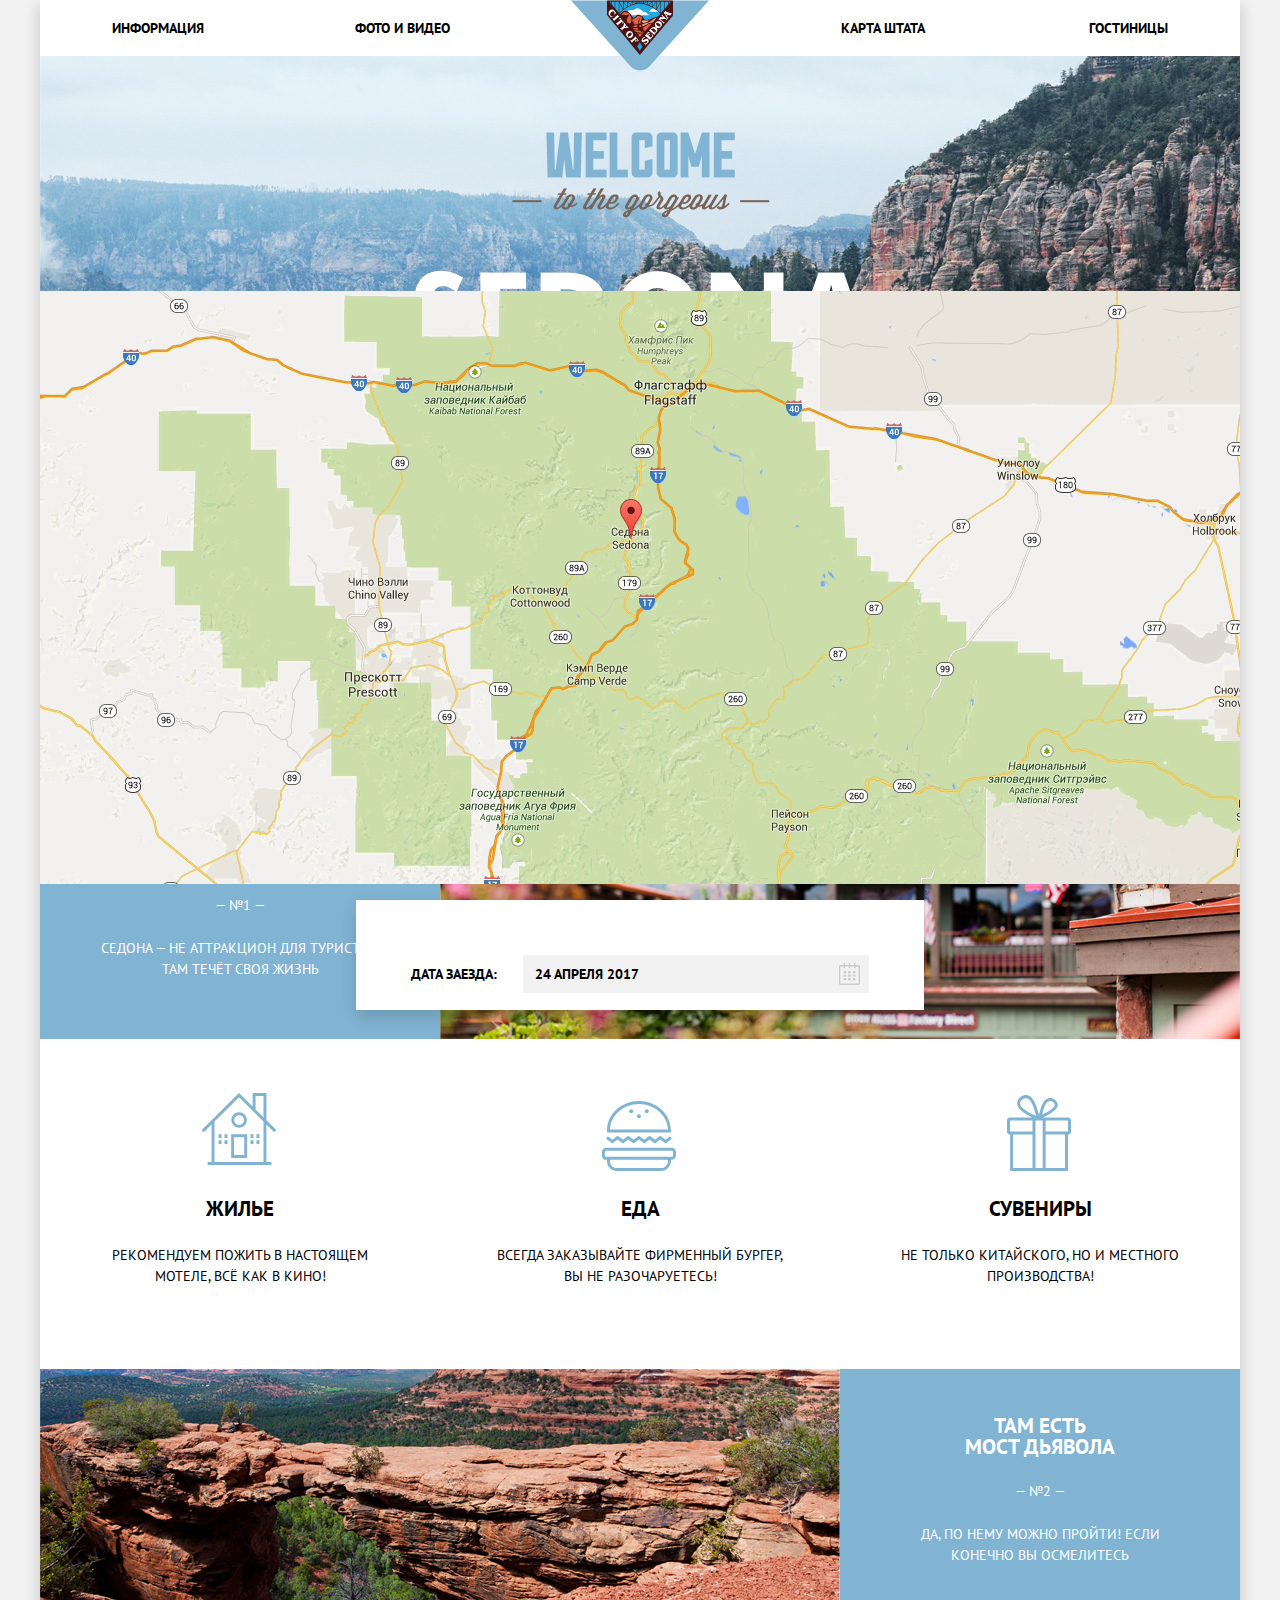
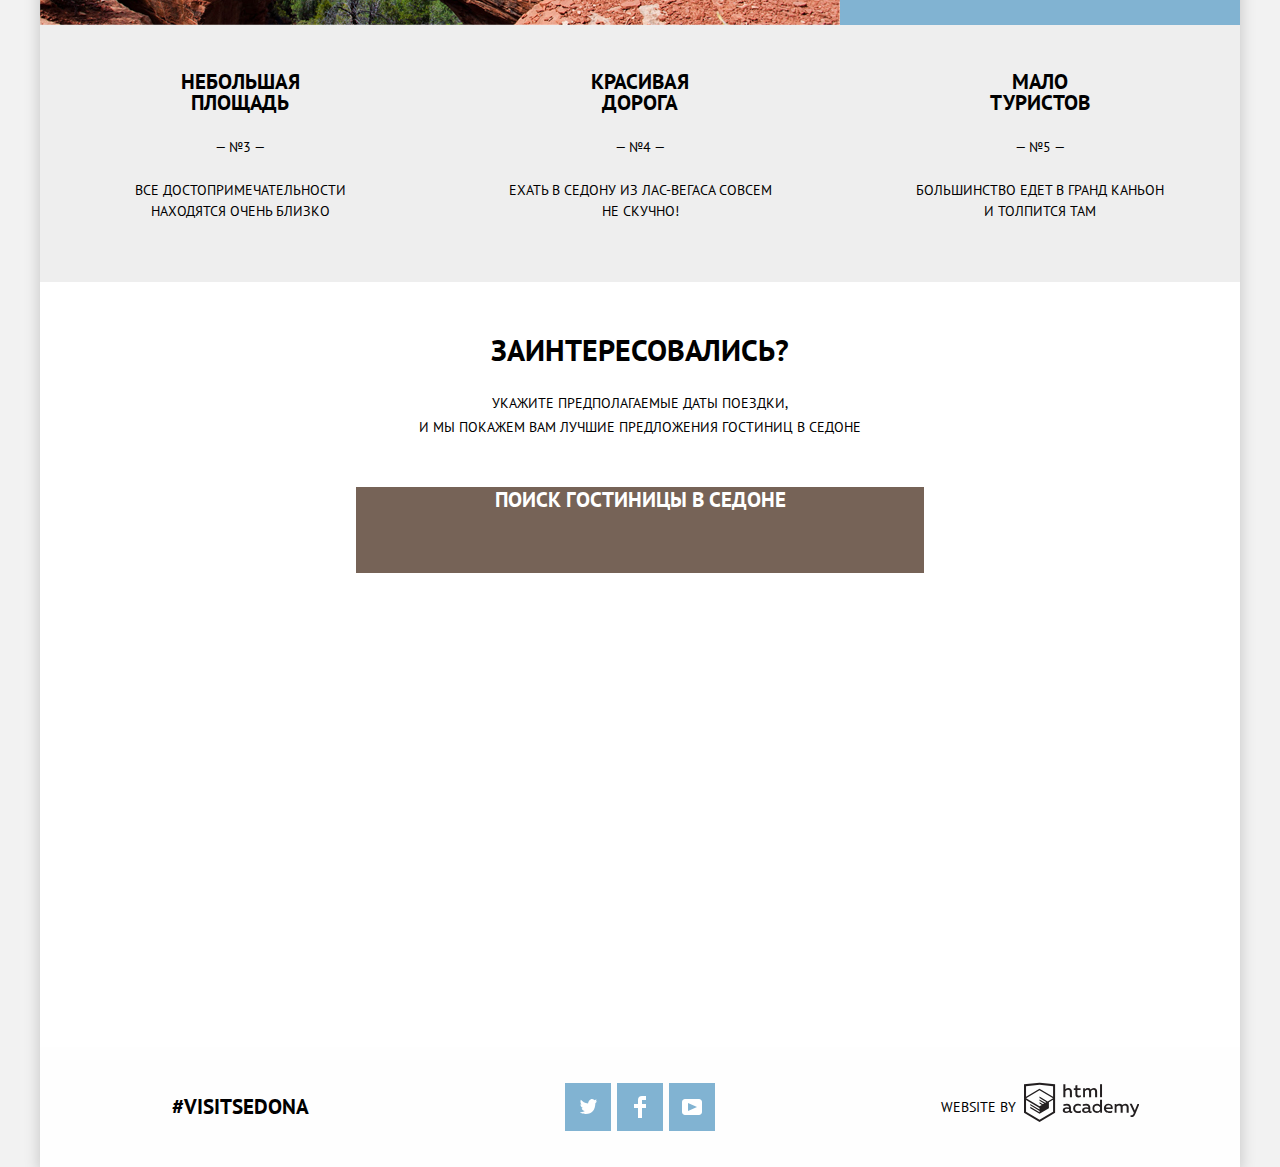
==== index.html @ df62b729 "Оживляем интерактивные элементы в личном проекте" ====
<!DOCTYPE html>
<html lang="ru">
  <head>
    <meta charset="utf-8">
    <title>HTML Academy: Седона</title>
    <link href="https://fonts.googleapis.com/css?family=PT+Sans:400,700&amp;subset=latin,cyrillic" rel="stylesheet" type="text/css">
    <link href="css/normalize.css" rel="stylesheet">
    <link href="css/style.css" rel="stylesheet">
  </head>
  <body>
  	  	<div class="wrapper">
			<header class="main-header">
				<nav class="main-navigation">
					<img src="img/logo.svg" class="main-header-logo" width="138" height="71" alt="Седона">
					<ul class="site-navigation">
						<li> <a href="">Информация</a></li>
						<li> <a href="">Фото и видео</a></li>
						<li> <a href="">Карта штата</a></li>
						<li> <a href="catalog.html">Гостиницы</a></li>
					</ul>
				</nav>
			</header>
			<main>
				<h1 class="visually-hidden">Седонa - город в Аризоне</h1>
				<div class="welcome">
					<img src="img/welcome.png" class="welcome-title" alt="Добро пожаловать">		
				</div>
				<div class="sedona-reasons">
					<p class="sedona">Седона — небольшой городок в Аризоне,<br> заслуживающий большего!</p>
					<p class="five-reasons">Рассмотрим 5 причин, по которым Седона круче, чем гранд каньон!</p>
				</div>
				<section class="reasons">
					<h2 class="visually-hidden">Причины</h2>
					<ol class="reasons-list">
						<li class="reason-1">
						<div class="reason-wrapper">
							<h3>Настоящий<br> городок</h3>
							<p>— №1 —</p>			
							<p>Седона — не аттракцион для туристов, там течёт своя жизнь</p>
						</div>
						<img src="img/real-town.jpg" alt="Настоящий городок">
							<ul class="recommendations-list">
								<li class="recommendation recommendation-1">
									<h3>Жилье</h3>
									<p>Рекомендуем пожить в настоящем мотеле, всё как в кино!</p>
								</li>
								<li class="recommendation recommendation-2">
									<h3>Еда</h3>
									<p>Всегда заказывайте фирменный бургер, вы не разочаруетесь!</p>
								</li>
								<li class="recommendation recommendation-3">
									<h3> Сувениры</h3>
									<p>Не только китайского, но и местного производства!</p>
								</li>			
							</ul>
						</li>
						<li class="reason-2">
							<img src="img/devils-bridge.jpg" alt="Мост дьявола" width="800" height="256">
							<div class="reason-wrapper">
								<h3>Там есть<br> Мост дьявола</h3>
								<p>— №2 —</p>
								<p>Да, по нему можно пройти! Если конечно вы осмелитесь</p>
							</div>
						</li>
						<li class="reason-3">
							<div class="reason-wrapper">
								<h3>Небольшая<br> площадь</h3>
								<p>— №3 —</p>
								<p>Все достопримечательности<br> находятся очень близко</p>
							</div>
						</li>
						<li class="reason-4">
							<div class="reason-wrapper">
								<h3>Красивая<br> дорога</h3>
								<p>— №4 —</p>
								<p>Ехать в Седону из Лас-Вегаса совсем<br> не скучно!</p>
							</div>
						</li>
						<li class="reason-5">
							<div class="reason-wrapper">
								<h3>Мало<br> туристов</h3>
								<p>— №5 —</p>
								<p>Большинство едет в гранд каньон<br> и толпится там</p>
							</div>
						</li>		
					</ol>
				</section>
				<section class="search">
					<h2 class="visually-hidden">Поиск гостиницы</h2>
					<div class="interested-block">
						<p class="interested">Заинтересовались?</p>
						<p class="date">Укажите предполагаемые даты поездки,<br> и мы покажем вам лучшие предложения гостиниц в седоне</p>
						<button class="button-search-hotels" type="submit">Поиск гостиницы в Седоне</button>
					</div>

					
						<form class="form-search-hotels" action="https://echo.htmlacademy.ru" method="get">
							<div class="input-wrapper">
								<label for="arrival-date-input">Дата заезда:</label>
								<input type="text" name="arrival-date" id="arrival-date-input" value="" placeholder="24 апреля 2017">
								<button class="calendar" type="button">
									<svg version="1.1" xmlns="http://www.w3.org/2000/svg" xmlns:xlink="http://www.w3.org/1999/xlink" x="0px" y="0px"
			 width="21px" height="22px" viewBox="0 0 21 22" enable-background="new 0 0 21 22" xml:space="preserve">
		<g>
			<path d="M19.251,2.025h-2.845V0.648c0-0.381-0.294-0.689-0.656-0.689c-0.363,0-0.656,0.308-0.656,0.689v1.377h-3.938V0.648
				c0-0.381-0.294-0.689-0.655-0.689c-0.363,0-0.657,0.308-0.657,0.689v1.377H5.906V0.648c0-0.381-0.294-0.689-0.656-0.689
				c-0.363,0-0.657,0.308-0.657,0.689v1.377H1.75C0.784,2.025,0,2.847,0,3.862v16.302C0,21.179,0.784,22,1.75,22h17.501
				C20.217,22,21,21.179,21,20.164V3.862C21,2.847,20.217,2.025,19.251,2.025z M19.688,20.164c0,0.253-0.195,0.459-0.437,0.459H1.75
				c-0.241,0-0.438-0.206-0.438-0.459V3.862c0-0.253,0.196-0.459,0.438-0.459h2.844v1.378c0,0.381,0.294,0.689,0.657,0.689
				c0.362,0,0.656-0.308,0.656-0.689V3.403h3.938v1.378c0,0.381,0.294,0.689,0.657,0.689c0.361,0,0.655-0.308,0.655-0.689V3.403h3.938
				v1.378c0,0.381,0.293,0.689,0.656,0.689c0.362,0,0.656-0.308,0.656-0.689V3.403h2.845c0.241,0,0.437,0.206,0.437,0.459V20.164z"/>
			<rect x="4.594" y="8.225" width="2.625" height="2.066"/>
			<rect x="4.594" y="11.668" width="2.625" height="2.067"/>
			<rect x="4.594" y="15.112" width="2.625" height="2.066"/>
			<rect x="9.188" y="15.112" width="2.625" height="2.066"/>
			<rect x="9.188" y="11.668" width="2.625" height="2.067"/>
			<rect x="9.188" y="8.225" width="2.625" height="2.066"/>
			<rect x="13.781" y="15.112" width="2.625" height="2.066"/>
			<rect x="13.781" y="11.668" width="2.625" height="2.067"/>
			<rect x="13.781" y="8.225" width="2.625" height="2.066"/>
		</g>
										</svg>
								</button>
							</div>
							<div class="input-wrapper">				
								<label for="date-of-departure-input">Дата выезда:</label>
								<input type="text" name="date-of-departure" id="date-of-departure-input" value="" placeholder="4 июля 2017">
								<button class="calendar" type="button">
									<svg version="1.1" xmlns="http://www.w3.org/2000/svg" xmlns:xlink="http://www.w3.org/1999/xlink" x="0px" y="0px"
			 width="21px" height="22px" viewBox="0 0 21 22" enable-background="new 0 0 21 22" xml:space="preserve">
		<g>
			<path d="M19.251,2.025h-2.845V0.648c0-0.381-0.294-0.689-0.656-0.689c-0.363,0-0.656,0.308-0.656,0.689v1.377h-3.938V0.648
				c0-0.381-0.294-0.689-0.655-0.689c-0.363,0-0.657,0.308-0.657,0.689v1.377H5.906V0.648c0-0.381-0.294-0.689-0.656-0.689
				c-0.363,0-0.657,0.308-0.657,0.689v1.377H1.75C0.784,2.025,0,2.847,0,3.862v16.302C0,21.179,0.784,22,1.75,22h17.501
				C20.217,22,21,21.179,21,20.164V3.862C21,2.847,20.217,2.025,19.251,2.025z M19.688,20.164c0,0.253-0.195,0.459-0.437,0.459H1.75
				c-0.241,0-0.438-0.206-0.438-0.459V3.862c0-0.253,0.196-0.459,0.438-0.459h2.844v1.378c0,0.381,0.294,0.689,0.657,0.689
				c0.362,0,0.656-0.308,0.656-0.689V3.403h3.938v1.378c0,0.381,0.294,0.689,0.657,0.689c0.361,0,0.655-0.308,0.655-0.689V3.403h3.938
				v1.378c0,0.381,0.293,0.689,0.656,0.689c0.362,0,0.656-0.308,0.656-0.689V3.403h2.845c0.241,0,0.437,0.206,0.437,0.459V20.164z"/>
			<rect x="4.594" y="8.225" width="2.625" height="2.066"/>
			<rect x="4.594" y="11.668" width="2.625" height="2.067"/>
			<rect x="4.594" y="15.112" width="2.625" height="2.066"/>
			<rect x="9.188" y="15.112" width="2.625" height="2.066"/>
			<rect x="9.188" y="11.668" width="2.625" height="2.067"/>
			<rect x="9.188" y="8.225" width="2.625" height="2.066"/>
			<rect x="13.781" y="15.112" width="2.625" height="2.066"/>
			<rect x="13.781" y="11.668" width="2.625" height="2.067"/>
			<rect x="13.781" y="8.225" width="2.625" height="2.066"/>
		</g>
										</svg>
								</button>
							</div>					
							<div class="namber-wrap">
								<label class="adults-label" for="adults-input">Взрослые:</label>
								<div class="number-adults">
									<button class="button-minus" type="button" name="minus"><span class="visually-hidden">Уменьшить</span>–</button>
									<input type="text" class="namber-of" name="adults" id="adults-input" value="2">
									<button class="button-plus" type="button" name="plus"><span class="visually-hidden">Увеличить</span>+</button>
								</div>
							</div>
							<div class="namber-wrap">
								<label class="children-label" for="children-input">Дети:</label>
									<div class="number-children">
										<button class="button-minus" type="button" name="minus"><span class="visually-hidden">Уменьшить</span>–</button>
										<input type="text" class="namber-of" name="children" id="children-input" value="0">
										<button class="button-plus" type="button" name="plus"><span class="visually-hidden">Увеличить</span>+</button>
									</div>
							</div>						
							<button class="button-search" type="submit">Найти</button>
						</form>
						<img src="img/map1.jpg" class="map-search-hotels" width="1200" alt="Поск гостиницы на карте">
					
				</section>
			</main>
			<footer class="main-footer">
				
				<div class="visitsedona">#visitSEDONA
				</div>
				<ul class="footer-social">
					<li><a class="social-button" href="#"><span class="visually-hidden">Твиттер</span><svg xmlns="http://www.w3.org/2000/svg" xmlns:xlink="http://www.w3.org/1999/xlink" width="17" height="15" viewBox="0 0 17 15"><path fill="#FFF" d="M10.95.144c1.685-.496 2.984.27 3.577 1.179.673-.231 1.331-.481 2.011-.708a2.345 2.345 0 0 1-.857 1.768c.685.17 1.304-.491 1.304-.491-.169 1-1.006 1.788-1.563 2.024-.231 6.75-3.175 11.217-10.077 11.082h-.446c-.41 0-4.164-.46-4.898-1.887 2.271.196 3.893-.422 4.693-1.177-.96-.3-2.679-.477-2.979-2.95.349.106.564.228 1.19.119C1.705 8.247.374 7.53.448 5.33c.285.328 1.067.536 1.34.472C1.085 5.561-.182 2.442.894.85c1.818 1.854 3.735 3.606 7.152 3.773C8.254 2.33 9.183.793 10.95.144z"/></svg>
		</a></li>
					<li><a class="social-button" href="#"><span class="visually-hidden">Фэйсбук</span><svg xmlns="http://www.w3.org/2000/svg" width="12" height="22" viewBox="0 0 12 22"><path fill="#FFF" d="M12 4V0H8a4 4 0 0 0-4 4v4H0v4h4v10h4V12h4V8H8V4h4z"/></svg></a></li>
					<li><a class="social-button" href="#"><span class="visually-hidden">Ютуб</span><svg xmlns="http://www.w3.org/2000/svg" xmlns:xlink="http://www.w3.org/1999/xlink" width="20" height="16" viewBox="0 0 20 16"><path fill="#FFF" d="M17 0H3C1.35 0 0 1.35 0 3v10c0 1.65 1.35 3 3 3h14c1.65 0 3-1.35 3-3V3c0-1.65-1.35-3-3-3zM6.027 11.998V4.002L15.014 8l-8.987 3.998z"/></svg>
		</a></li>
				</ul>
				<div class="footer-copyright">
					<p>Website by</p>
					<a href="https://htmlacademy.ru/intensive/htmlcss"><svg data-name="Layer 1" xmlns="http://www.w3.org/2000/svg" width="115" height="41" viewBox="0 0 113 39"><title>logo-name</title><path d="M401.93,351.51a2.07,2.07,0,0,0,.58-0.11v1.4a3.41,3.41,0,0,1-1.24.22,1.75,1.75,0,0,1-1.75-1,5.08,5.08,0,0,1-3.3,1.13c-1.59,0-3.06-.87-3.06-2.68,0-2.24,2.08-2.93,3.9-2.93a11.63,11.63,0,0,1,2.28.26v-0.31c0-1.09-.8-1.86-2.3-1.86a7.79,7.79,0,0,0-3.15.67v-1.79a10.72,10.72,0,0,1,3.35-.58c2.48,0,4,1.18,4,3.83v3.14A0.57,0.57,0,0,0,401.93,351.51Zm-6.76-1.19a1.42,1.42,0,0,0,1.64,1.29,3.56,3.56,0,0,0,2.53-1V349.1a10.21,10.21,0,0,0-1.9-.22C396.34,348.89,395.17,349.23,395.17,350.33Z" transform="translate(-355.09 -323.29)"/><path d="M408.15,343.91a5.29,5.29,0,0,1,2.7.67v1.79a4.28,4.28,0,0,0-2.42-.73,2.89,2.89,0,1,0,0,5.76,5.26,5.26,0,0,0,2.55-.67v1.8a6.58,6.58,0,0,1-2.9.6,4.42,4.42,0,0,1-4.72-4.54A4.54,4.54,0,0,1,408.15,343.91Z" transform="translate(-355.09 -323.29)"/><path d="M420.93,351.51a2.07,2.07,0,0,0,.58-0.11v1.4a3.41,3.41,0,0,1-1.24.22,1.75,1.75,0,0,1-1.75-1,5.08,5.08,0,0,1-3.3,1.13c-1.59,0-3.06-.87-3.06-2.68,0-2.24,2.08-2.93,3.9-2.93a11.63,11.63,0,0,1,2.28.26v-0.31c0-1.09-.8-1.86-2.3-1.86a7.79,7.79,0,0,0-3.15.67v-1.79a10.72,10.72,0,0,1,3.35-.58c2.48,0,4,1.18,4,3.83v3.14A0.57,0.57,0,0,0,420.93,351.51Zm-6.76-1.19a1.42,1.42,0,0,0,1.64,1.29,3.56,3.56,0,0,0,2.53-1V349.1a10.21,10.21,0,0,0-1.9-.22C415.33,348.89,414.17,349.23,414.17,350.33Z" transform="translate(-355.09 -323.29)"/><path d="M431.76,340.14V352.9H430v-1.39a4.07,4.07,0,0,1-3.35,1.62,4.62,4.62,0,0,1,0-9.22,4,4,0,0,1,3.15,1.37v-5.14h2ZM427,345.62a2.9,2.9,0,0,0,0,5.8,3,3,0,0,0,2.79-1.84v-2.13A3.06,3.06,0,0,0,427,345.62Z" transform="translate(-355.09 -323.29)"/><path d="M438.08,343.91c3.48,0,4.68,2.81,4.12,5.34h-6.58c0.22,1.57,1.75,2.22,3.35,2.22a6.41,6.41,0,0,0,2.77-.62v1.68a7.5,7.5,0,0,1-3.14.6c-2.68,0-5-1.53-5-4.61A4.39,4.39,0,0,1,438.08,343.91Zm0.09,1.62a2.39,2.39,0,0,0-2.57,2.26h4.85A2.06,2.06,0,0,0,438.17,345.53Z" transform="translate(-355.09 -323.29)"/><path d="M444.19,352.9v-8.75h1.73v1.09a4,4,0,0,1,2.92-1.33,3,3,0,0,1,2.73,1.4,4.33,4.33,0,0,1,3.06-1.4,3.21,3.21,0,0,1,3.32,3.52v5.47h-2v-5.41a1.67,1.67,0,0,0-1.73-1.84,2.94,2.94,0,0,0-2.17,1.18c0,0.2,0,.4,0,0.6v5.47h-2v-5.41a1.67,1.67,0,0,0-1.73-1.84,3.11,3.11,0,0,0-2.32,1.35v5.91h-2Z" transform="translate(-355.09 -323.29)"/><path d="M466.56,344.15h2l-4.1,9.93c-0.95,2.28-2.19,3-3.52,3a5,5,0,0,1-1.15-.15v-1.66a3,3,0,0,0,.89.13c0.95,0,1.66-.67,2.17-2l0.18-.44-4.16-8.82H461l3,6.6Z" transform="translate(-355.09 -323.29)"/><path d="M395.75,324.82v5a4,4,0,0,1,2.83-1.2,3.41,3.41,0,0,1,3.61,3.57v5.41h-2v-5.16a1.9,1.9,0,0,0-2-2.1,3.08,3.08,0,0,0-2.44,1.46v5.8h-2V324.82h2Z" transform="translate(-355.09 -323.29)"/><path d="M407.52,325.71v3.12h3.17v1.71h-3.17v4c0,1.15.53,1.53,1.66,1.53a4.71,4.71,0,0,0,1.77-.35v1.68a7.14,7.14,0,0,1-2.35.38,2.68,2.68,0,0,1-3-2.88v-4.38H404v-1.71h1.57v-2.64Z" transform="translate(-355.09 -323.29)"/><path d="M413.19,337.58v-8.75h1.73v1.09a4,4,0,0,1,2.92-1.33,3,3,0,0,1,2.73,1.4,4.33,4.33,0,0,1,3.06-1.4,3.21,3.21,0,0,1,3.32,3.52v5.47h-2v-5.41a1.67,1.67,0,0,0-1.73-1.84,2.94,2.94,0,0,0-2.17,1.18c0,0.2,0,.4,0,0.6v5.47h-2v-5.41a1.67,1.67,0,0,0-1.73-1.84,3.11,3.11,0,0,0-2.32,1.35v5.91h-2Z" transform="translate(-355.09 -323.29)"/><rect x="74.72" y="1.52" width="1.95" height="12.76"/><path d="M370.53,323.31l-0.16,0-15.28,1.6v28L370.37,362l15.28-9.09v-28Zm13.12,28.45-13.28,7.9-13.28-7.9V340.28l13.22,7.87,0,1.43-9.07-5.4v1.38l9.11,5.47,0,1.46-9.1-5.42v1.38l9.11,5.47h0l9.19-5.5v-1.39h0v-4.52l4.1-2.45v11.67Zm0-13.16L380,340.74h0l-1.68,1-8-4.76v1.38l6.84,4.07-0.06,0-0.15.09-1,.57-5.64-3.36v1.38l4.45,2.65-1.05.7,0,0-3.36-2v1.38l2.21,1.3-2.25,1.35-13.16-7.82,13.17-7.92h0Zm0-1.39-13.35-7.87h0l-13.2,7.86v-10.5l13.28-1.39,13.28,1.39v10.51Z" transform="translate(-355.09 -323.29)"/></svg>
					</a>
				</div>
			</footer>
		</div>
		<script>
			var search = document.querySelector(".button-search-hotels");

			var form = document.querySelector(".form-search-hotels");

			search.addEventListener("click", function (evt) {
				evt.preventDefault();
				form.classList.toggle("form-show");
  			});
		</script>
	</body>
</html>
---- css/style.css ----
body {
	font-family: "PT Sans", Arial, sans-serif;
	font-size: 14px;
	line-height: 26px;
	font-weight: 700;
	color: #000000;
	text-transform: uppercase;

	background-color: #f2f2f2;
}

.wrapper {
  margin: 0;
  padding: 0;
  width: 1200px;
  margin: 0 auto;

  
  background-color: rgba(188, 188, 188, 0.7);
  background: url("../img/background-photo.jpg") no-repeat top;
  background-color: #ffffff;
  box-shadow: 0 5px 15px 0 rgba(0, 1, 1, 0.2);
}

a {
  text-decoration: none;
  padding: 0;
	margin: 0;
}

img {
  max-width: 100%;
}

.visually-hidden:not(:focus):not(:active),
input[type="checkbox"].visually-hidden,
input[type="radio"].visually-hidden {
  position: absolute;

  width: 1px;
  height: 1px;
  margin: -1px;
  border: 0;
  padding: 0;

  white-space: nowrap;

  clip-path: inset(100%);
  clip: rect(0 0 0 0);
  overflow: hidden;
}

.wrapper-inner-page {
  margin: 0;
  padding: 0;
  width: 1200px;
  margin: 0 auto;

  background-color: #ffffff;
  box-shadow: 0 5px 15px 0 rgba(0, 1, 1, 0.2);
}

.background-wrap {

	background-color: rgba(116, 116, 116, 0.5);
	background: url("../img/filter-background.jpg") no-repeat top;
	
}


.main-navigation {
	position: relative;
	display: flex;
	flex-direction: column;
	padding: 0;
	margin: 0;
	
	max-width: 1200px;
	background-color: #ffffff;
}

.main-navigation a {
	padding: 0;
	margin: 0;
}


.site-navigation {
  display: flex;
  flex-direction: row;
  flex-wrap: wrap;
  justify-content: space-between;
  margin: 0;
  padding: 0;
  margin-right: 72px;
  margin-left: 72px;

  list-style: none;
}

.site-navigation li {
	display: flex;
	width: 20%;
	
}

.site-navigation li:nth-child(3),
.site-navigation li:nth-child(4) {
	justify-content: flex-end;
}

.site-navigation li:nth-child(1),
.site-navigation li:nth-child(2) {
	justify-content: flex-start;
	
}

.site-navigation li:nth-child(1) {
	margin-right: 3%;
}

.site-navigation li:nth-child(2) {
	margin-right: 7%;
}

.site-navigation li:nth-child(3) {
	margin-left: 7%;
}

.site-navigation li:nth-child(4) {
	margin-left: 3%;
}

.site-navigation-current {
	color: #766357;
	padding-top: 15px;
	padding-bottom: 15px;
}

.map-search-hotels {
	position: absolute;
	top: 291px;
}

.site-navigation a {
	display: block;
	color: #000000;
	padding: 0;
	margin: 0;
	
	padding-top: 15px;
	padding-bottom: 15px;
}

.site-navigation a:hover {
  color: #81b3d2;
}

.site-navigation a:focus {
  color: #766357;
}

.site-navigation a:active {
  color: #000000;
  opacity: .3;
}

.main-header-logo {
	position: absolute;
	left: 50%;
	transform: translateX(-50%);		
}

.welcome {
	display: flex;
	flex-direction: column;
	align-items: center;
	margin-top: 76px;
	padding-bottom: 79px;

	
	background: url("../img/polygon.svg") no-repeat bottom;
}

.welcom img {
	background-color: rgba(188, 188, 188, 0.5);
}

.welcome-title {
	display: flex;
	justify-content: space-around;
}

.sedona-reasons {
	display: flex;
	flex-direction: column;
	padding-top: 60px;
	text-align: center;

	background-color: #ffffff;
}

.sedona {
	font-size: 21px;
	margin: 0;	
	margin-bottom: 31px;
}

.five-reasons {
	color: #333333;
	font-weight: 400;
	margin: 0;	
	margin-bottom: 50px;
}

.reasons {
	line-height: 21px;
	font-weight: 400;
	text-align: center;
	margin: 0;
	padding: 0;
}

.reasons-list {
	display: flex;
	flex-direction: row;	
	flex-wrap: wrap;
	margin: 0;
	padding: 0;


	list-style: none;
}

.reasons-list h3,
.recommendations-list h3 {
  font-size: 21px;
  font-weight: 700;
  padding: 0;
  margin: 0;
}

.reason-1,
.reason-2 {
	display: flex;
	flex-direction: row;
	flex-wrap: wrap;
	padding: 0;
	margin: 0;

	color: #ffffff;
	background-color: #81b3d2;	
}

.recommendations-list {
	display: flex;
	flex-direction: row;
	flex-wrap: wrap;
	justify-content: space-between;
	margin: 0;
	padding: 0;	
	padding-bottom: 82px;

	color: #000000;
	background-color: #ffffff;

	

}

.recommendation {
	display: flex;
	flex-direction: column;
	align-content: flex-start;
	margin-top: 159px;

	width: 304px;
	padding-left: 48px;
	padding-right: 48px;
}

.recommendation p {
	margin: 0;
	padding: 0;
}

.recommendation h3 {
	position: relative;
	padding-bottom: 26px;
}

.recommendation-1 h3::before {
	content: "";
	position: absolute;
	top: -109px;
	left: 114px;

	width: 74px;
	height: 76px;
	background-color: #ffffff;
	background-image: url("../img/icon-1.svg");
	background-repeat: no-repeat;
	background-position: bottom;
}

.recommendation-2 h3::before {
	content: "";
	position: absolute;
	top: -103px;
	left: 114px;

	width: 74px;
	height: 76px;
	background-color: #ffffff;
	background-image: url("../img/icon-2.svg");
	background-repeat: no-repeat;
	background-position: bottom;
}

.recommendation-3 h3::before {
	content: "";
	position: absolute;
	top: -103px;
	left: 114px;

	width: 74px;
	height: 76px;
	background-color: #ffffff;
	background-image: url("../img/icon-3.svg");
	background-repeat: no-repeat;
	background-position: bottom;
}

.reason-3,
.reason-4,
.reason-5 {
	background-color: #eeeeee;
	padding-bottom: 38px;
}

.reason-wrapper {
	width: 304px;
	padding-top: 46px;
	padding-left: 48px;
	padding-right: 48px;
}

.reason-wrapper h3 {	
	margin: 0;
	padding: 0;

	padding-bottom: 24px;
}

.reason-wrapper p {
	margin: 0;
	padding: 0;

	padding-bottom: 22px;
}

.reason-1 img,
.reason-2 img {
	
	width: 800px;
	height: 256px;
}

.search {
	display: flex;
	flex-direction: column;
	min-height: 884px;
	margin: 0;
	padding: 0;
}

.interested-block {
	position: relative;
	margin: 0 auto;
	text-align: center;
	margin-top: 50px;
	background-color: #ffffff;
}

.interested {
	font-size: 30px;
  	line-height: 36px;
  	font-weight: 700;
	margin: 0;
	padding: 0;
	padding-bottom: 23px;
}

.date {
	font-weight: 400;
	line-height: 24px;
	margin: 0;
	padding: 0;
	padding-bottom: 48px;
}

.button-search-hotels {
	display: flex;
	justify-content: space-around;
	
	width: 568px;
	height: 86px;
	border: 0;
	padding: 0;
	margin: 0;
}

.form-search-hotels {
	display: flex;
	flex-direction: row;
	flex-wrap: wrap;
	z-index: 1;
	height: 0;
	overflow: hidden;
	position: absolute;
	left: 50%;
	
	transform: translateX(-50%);
	top: 100%;
	justify-content: space-between;
	background-color: #ffffff;
	background-clip: padding-box;
	margin: 0 auto;
	margin-bottom: 78px;
	box-shadow: 0 7px 15px 0 rgba(0,1,1,0.15);
	animation-name: bounce;
	animation-duration: 3s;


	width: 458px;
	padding: 55px;	
}

@keyframes bounce {
0% { height: 0px;}
100% { height: 285px;}
}


.form-show {
	display: flex;
}

.input-wrapper {
	display: flex;
	flex-direction: row;
	flex-wrap: wrap;
	width: 100%;
	justify-content: space-between;
	position: relative;
	padding: 0;
	margin: 0;

	margin-bottom: 29px;
}

.input-wrapper label {
	display: flex;
	flex-direction: row;
	align-items: center;
	margin: 0;
	padding: 0;
}

.input-wrapper input {
	box-sizing: border-box;
	width: 346px;
	padding-top: 6px;
	padding-bottom: 6px;
	padding-left: 12px;
	padding-right: 229px;
	border: 0;
	outline: 0;

	
	font: inherit;
	text-transform: uppercase;
}

.input-wrapper input {
 	background-color: #f2f2f2;
 }

.input-wrapper input:hover {
 	background-color: #ebebeb;
 }

.input-wrapper input:focus {
 	background-color: #ffffff;
 	outline: 2px solid #e5e5e5;
 }


::-webkit-input-placeholder {color:#000000;}
::-moz-placeholder          {color:#000000;}
:-moz-placeholder           {color:#000000;}
:-ms-input-placeholder      {color:#000000;}


.calendar {
	position: absolute;
	right: 9px;
	top: 8px;
	fill: #cacaca;
	border: 0;
	margin: 0;
	padding: 0;
	background-color: #f2f2f2;
}

.calendar:hover {
	fill: #000000;
}

.calendar:active {
	fill: #81b3d2; 
}

.namber-wrap {
	display: flex;
	flex-direction: row;
	flex-wrap: wrap;
	width: 50%;
	align-items: center;
	justify-content: flex-end;
	height: 40px;	
}

.namber-of {
	display: block;
	width: 38px;
	height: 38px;
	border: 0;
	padding: 0;
	text-align: center;
	outline: 0;
	font-weight: 700;
	background-color: #f2f2f2;
}

.button-plus,
.button-minus {
	display: flex;
	flex-direction: row;
	justify-content: center;
	align-items: center;
	padding: 0;
	margin: 0;
	border: 0;
	width: 38px;
	height: 38px;
	font-size: 24px;
	font-weight: 700;
	
	color: #a9a9a9;
	background-color: #f2f2f2;
}



.button-plus:hover,
.button-minus:hover {
	color: #000000;
}

.button-plus:active,
.button-minus:active {
	color: #81b3d2;
}

.number-adults,
.number-children {
	display: flex;
	flex-direction: row;
	flex-wrap: wrap;
	
	margin: 0;
	padding: 0;
}

.number-adults {
	margin-right: 3px;
	margin-left: 40px;
}

.number-children {
	margin-left: 27px; 
}

.button-search {
	display: flex;
	justify-content: space-around;
	width: 100%;
	height: 58px;
	border: 0;
	padding: 0;
	margin: 0;

	margin-top: 54px;
}

/* Выверить код ниже*/

.button-search-hotels {

	font-size: 21px;
  	line-height: 26px;
 	font-weight: 700;
 	text-transform: uppercase;

	color: #ffffff;
	background-color: #766357;
}

.button-search-hotels:hover,
.button-reservation:hover {
  	background-color: #604e43;
}

.button-search-hotels:active,
.button-reservation:active {
	color: rgba(255,255,255,0.3);
	background-color: #503e33;
  }



.button-search {
	font-size: 21px;
  	line-height: 26px;
 	font-weight: 700;
 	text-transform: uppercase;

	color: #ffffff;
	background-color: #81b3d2;
}


/* Выверить код конец*/

.main-footer {
	position: relative;
	display: flex;
	flex-direction: row;
	justify-content: flex-start;
	z-index: 1;
	align-items: center;
	padding: 0;
	margin: 0;
	margin-top: -120px;
	padding-bottom: 36px;
	padding-top: 36px;

	color: #000000;
	background: url("../img/background-footer.png") no-repeat bottom;
}

 .visitsedona,
 .hotels-name {
 	display: flex;
 	flex-direction: row;
 	flex-wrap: wrap;
 	align-items: flex-start;

 	

 	font-size: 21px;
  	line-height: 26px;
 	font-weight: 700;

 	color: #000000;
 }

 .hotels-name h3 {
 	margin: 0;
 	padding: 0;
 	
 }
  .visitsedona {
  	justify-content: center;
  	margin: 0;
  	padding: 0;
  	flex-basis: 400px;
 }

.footer-social {
	display: flex;
	flex-direction: row;
	flex-wrap: wrap;
	justify-content: center;
	flex-basis: 400px;
	
		
	margin: 0;
	padding: 0;

	list-style: none;
}

.social-button {
	display: flex;
	align-items: center;
	justify-content: center;
	width: 46px;
	height: 48px;
	

	background-color: #81b3d2;
	text-decoration: none;
}

.footer-social li:not(:last-of-type) {
	margin-right: 6px;
}

.button-search:hover,
.social-button:hover,
.button-more:hover,
.social-button:focus {
  background-color: #669ec0;
}

.button-search:active,
.social-button:active,
.button-more:active {
	color: #88b6d1;
	
  }

.social-button:focus path {
	fill: #88b6d1;
}

.footer-copyright {
 	display: flex;
	flex-direction: row;
	flex-wrap: wrap;
	justify-content: center;
	align-items: center;
	flex-basis: 400px;
	

 	margin: 0;
	padding: 0;

	font-size: 14px;
  	line-height: 26px;
 	font-weight: 400;
 }

 .footer-copyright p {
  display: block;
  margin: 0;
  padding: 0;
  margin-bottom: auto;
  margin-top: auto;
  margin-right: 8px;
  
 }

.footer-copyright a {
  display: block;
  margin: 0;
  padding: 0;
}  

.footer-copyright svg {
  fill: #231f20;
}

.footer-copyright svg:hover {
  fill: #81b3d2;
}

.footer-copyright svg:active {
  fill: #bdbbbc;
}

.hotels {
	border-bottom: solid 1px #e5e5e5;
}

 .hotels-name p {
 	margin: 0;
 	padding: 0;
 	color: #333333;
 }

 .hotels-name:hover {
 	color: #81b3d2;
 }

.hotels-name:active {
 	color: rgba(0,0,0,0.3);
 }

.star {
 	display: flex;
 	justify-content: flex-end;
 	height: 17px;
 	background-image: url("../img/star.svg");
 	background-repeat: space; 
 }

 .two-star {
 	width: 42px;
 }

 .three-star {
 	width: 66px;
 }

 .four-star {
 	width: 89px;
 }
 


.hotels-list {
	display: flex;
	flex-direction: column;
	list-style: none;

	margin: 0;
	padding: 0;
	padding-bottom: 120px;
}

.hotels-list li {
	height: 150px;
	display: flex;
	flex-direction: row;
	align-items: center;

	margin: 0;
	padding: 0;
	padding-left: 72px;
	padding-right: 72px;
	
	border-bottom: solid 1px #e5e5e5;
}

.button-more {
	width: 110px;
	margin: 0;
	padding: 0;
	border: 0;
	margin-right: 6px;
	text-align: center;

	font-weight: 700;
	color: #ffffff;

	background-color: #81b3d2;
}

.button-reservation {
	width: 142px;
	height: 27px;
	margin: 0;
	padding: 0;
	border: 0;
	text-align: center;

	font-size: 14px;
	line-height: 26px;
	font-weight: 700;

	color: #ffffff;
	background-color: #766357;
}

.rating {
	display: flex;
	flex-direction: column;
	align-items: center;
	width: 112px;
	height: 28px;
	padding: 0;
	margin: 0;

	background-color: #f2f2f2;
 	color: #666666;
}

.filters {
  width: 100%;
  margin-top: 77px;
}

.filter {
  display: flex;
  flex-direction: row;
  
  padding: 0;
  margin: 0;
  margin-left: 72px;
  margin-right: 72px;
}

.filter ul {
	padding: 0;
}

.filter fieldset {
  padding: 0;
  margin: 0;
  margin-right: 4%;
  margin-top: -49px;
  border: none;
  width: 20%;
}

.filter-option {
	margin: 0;
	padding: 0;
	margin-bottom: 25px;
	padding-left: 42px;

	font-weight: 400;
}

.filter-option label {
  position: relative;

  display: block;

  cursor: pointer;
  user-select: none;

  margin: 0;
}

.filter-input-checkbox + label::before {
  content: "";
  position: absolute;
  left: -41px;
  top: -2px;

  width: 23px;
  height: 23px;

   background-image: url("../img/checkbox-off.svg");
  background-repeat: no-repeat;
  background-position: 0 0;

}

.filter-input-checkbox:checked + label::before {
  content: "";

  position: absolute;

  width: 26px;
  height: 23px;
  left: -41px;
  top: -2px;
  
  background-image: url("../img/checkbox-on.svg");
  background-repeat: no-repeat;
  background-position: 0 0;
}

.filter-input-checkbox:disabled + label::before {
 background-image: url("../img/checkbox-off-dis.svg");
}

.filter-input-checkbox:checked:disabled + label::before {
 background-image: url("../img/checkbox-on-dis.svg");
}

.filter-input-checkbox:focus + label::before,
.filter-input-checkbox:checked:focus + label::before,
.filter-input-checkbox:checked:disabled:focus + label::before,
.filter-input-checkbox:disabled:focus + label::before {
	outline: 2px solid #3e93ff;
}

.filter legend {
	margin: 0;
	margin-bottom: 26px;
  
  font-size: 16px;
  line-height: 21px;
  color: #ffffff;
}

.filter ul {
	margin: 0;
  list-style: none;
  font-size: 14px;
  line-height: 21px;
   color: #ffffff;
}

.filter-range {
  width: 30%;
  margin-top: -49px;
  margin-bottom: 32px;
  margin-left: 22%;

  color: #ffffff;
  text-transform: uppercase;
}

.filter-range-title {
  margin-bottom: 9px;

  font-weight: 600;
  font-size: 16px;
  line-height: 21px;
}

.price-controls {
  position: relative;

  
  height: 33px;
  margin-bottom: 20px;
  
  font-size: 0;

  border: 2px solid #ffffff;
  border-radius: 2px;
}

.price-controls::after {
  content: "";
  position: absolute;
  top: 50%;
  left: 50%;

  width: 2px;
  height: 22px;

  background: #ffffff;
  transform: translate(-50%, -50%);
}

.price-controls label {
  display: inline-block;

  font-size: 14px;
  line-height: 21px;
  

  cursor: pointer;
}

.price-controls .min-price,
.price-controls .max-price {
  width: 92px;
  padding-top: 5px;

   font-size: 14px;
  line-height: 21px;
  font-weight: 400;
}

.price-controls .min-price {
	padding-left: 65px;
}

.price-controls .max-price {
	padding-left: 54px;
}

.price-controls input {
  width: 50px;
  margin: 0;

  color: inherit;
  font: inherit;

  background: none;
  border: none;
}

.range-controls {
  position: relative;

  margin-bottom: 32px;
}

.range-controls .scale {
  height: 2px;

  background: rgba(255, 255, 255, 0.3);
}

.range-controls .bar {
  width: 80%;
  height: 2px;

  background: #ffffff;
}

.range-toggle {
  position: absolute;
  top: -9px;
  
  width: 4px;
  height: 4px;

  background: #ababab;
  border: 8px solid #ffffff;
  border-radius: 50%;
  box-shadow: 0 2px 1px 0 rgba(0, 1, 1, 0.2);
  cursor: pointer;
}

.range-toggle:hover {
	border: 9px solid #ffffff;
   top: -10px;
   margin-left: -1px;
}

.range-toggle-min {
  left: 0;
}

.range-toggle-max {
  left: 80%;
}

.btn-transparent {
  display: block;
  margin: 0;
  padding: 0;
  margin-left: 85px;
  margin-right: 96px;
  padding: 6px 34px;

  font-size: 14px;
  line-height: 21px;
  color: #ffffff;
  text-transform: uppercase;

  background: transparent;
  border: 2px solid #ffffff;
  border-radius: 2px;
  cursor: pointer;
}

.btn-transparent:hover {
  color: #000000;

  background: #ffffff;
}

.results {
	display: flex;
	flex-direction: row;
	flex-wrap: wrap;
	justify-content: space-between;
	position: relative;
	

	padding: 30px 72px;
	background-color: #ffffff;
	border-bottom: solid 1px #e5e5e5;
}

.found-wrap {
display: flex;
flex-direction: row;
align-items: baseline;
}

.results h3 {
	font-size: 21px;
	line-height: 26px;
	margin: 0;
}

.results h4,
.sort-by a {
	font-size: 12px;
	line-height: 18px;
	font-weight: 400;
	margin: 0;
}

.results h4 {
	margin-right: 6px;
}

.results .sorting {
	display: flex;
	flex-direction: row;
	flex-wrap: wrap;
	padding: 0;
	margin: 0;
}

.found {
	width: 59px;
	list-style: none;

	font-size: 21px;
	line-height: 26px;
	margin: 0;
	padding: 0;
	margin-left: 6px;
}

.sorting {
	display: flex;
	
	padding: 0;
	margin: 0;
	list-style: none;

	font-size: 12px;
	line-height: 18px;
	font-weight: 400;
}

.sort-by a {
	margin-left: 33px;
		
	color: #cacaca;
	border-bottom: 1px dotted #81b3d2;
}

.sort-by a:hover {
	color: #81b3d2;
	border-bottom: 1px dashed #81b3d2;
}

.sort-by a:focus {
	color: #81b3d2;
	border-bottom: 0;
	outline: 0;
}

.sort-by a:active {
	color: #000000;
	border-bottom: 0;
}

.icon-dir {
	display: flex;
	
	padding: 0;
	margin: 0;
	list-style: none;

}

.icon-dir li {
	display: flex;
	
	padding: 0;
	margin: 0;
	margin-left: 12px;
}

.icon-up-down-dir path {
    fill: #cacaca;
}

.icon-up-down-dir:hover path {
    fill: #000000;
}

.icon-up-down-dir:active path {
    fill: #81b3d2
}

.preview {
	display: block;
	width: 135px;
	height: 90px;
	padding: 0;
	margin: 0;
	border: 0;
	
}

.hotel-info {
	min-height: 90px;
	display: flex;
	flex-direction: column;
	flex-grow: 1;
	justify-content: space-between;
	
	padding: 0;
	margin: 0;
	margin-left: 30px;
	

	font-weight: 400;
	
}


.hotel-info h3,
.hotel-info p {
	padding: 0;
	margin: 0;
	margin-top: -5px;

}

.hotel-info p {
	line-height: 21px;
}

.type-price p {
	padding: 0;
	margin: 0;
	text-align: left;
	margin-right: 6px;
	width: 110px;
}

.type-price {
	display: flex;
	flex-direction: row;
	flex-wrap: wrap;
}

.button-block {
	display: flex;
	flex-direction: row;
	flex-wrap: wrap;


}



.hotel-rating {
	height: 90px;
	display: flex;
	flex-direction: column;
	justify-content: space-between;
	align-items: flex-end;

	font-weight: 400;
	

	padding: 0;
	margin: 0;

}
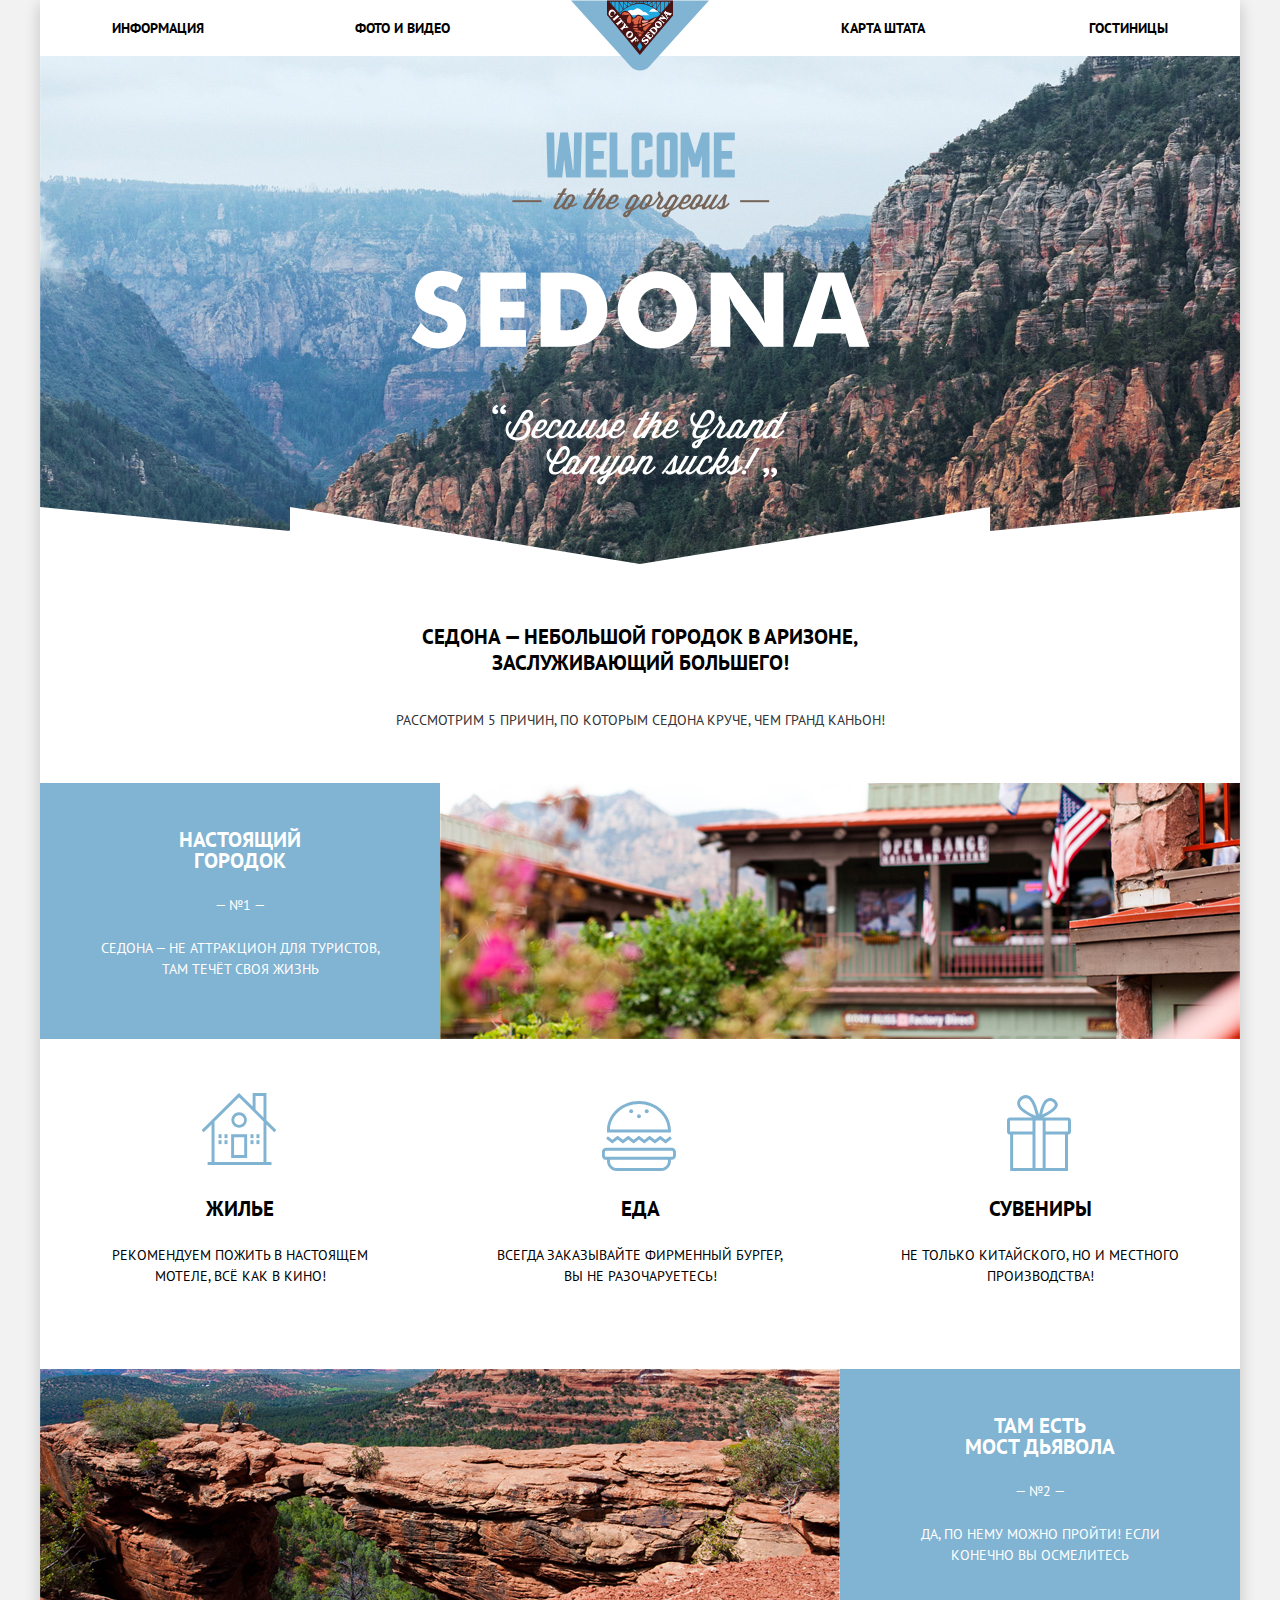
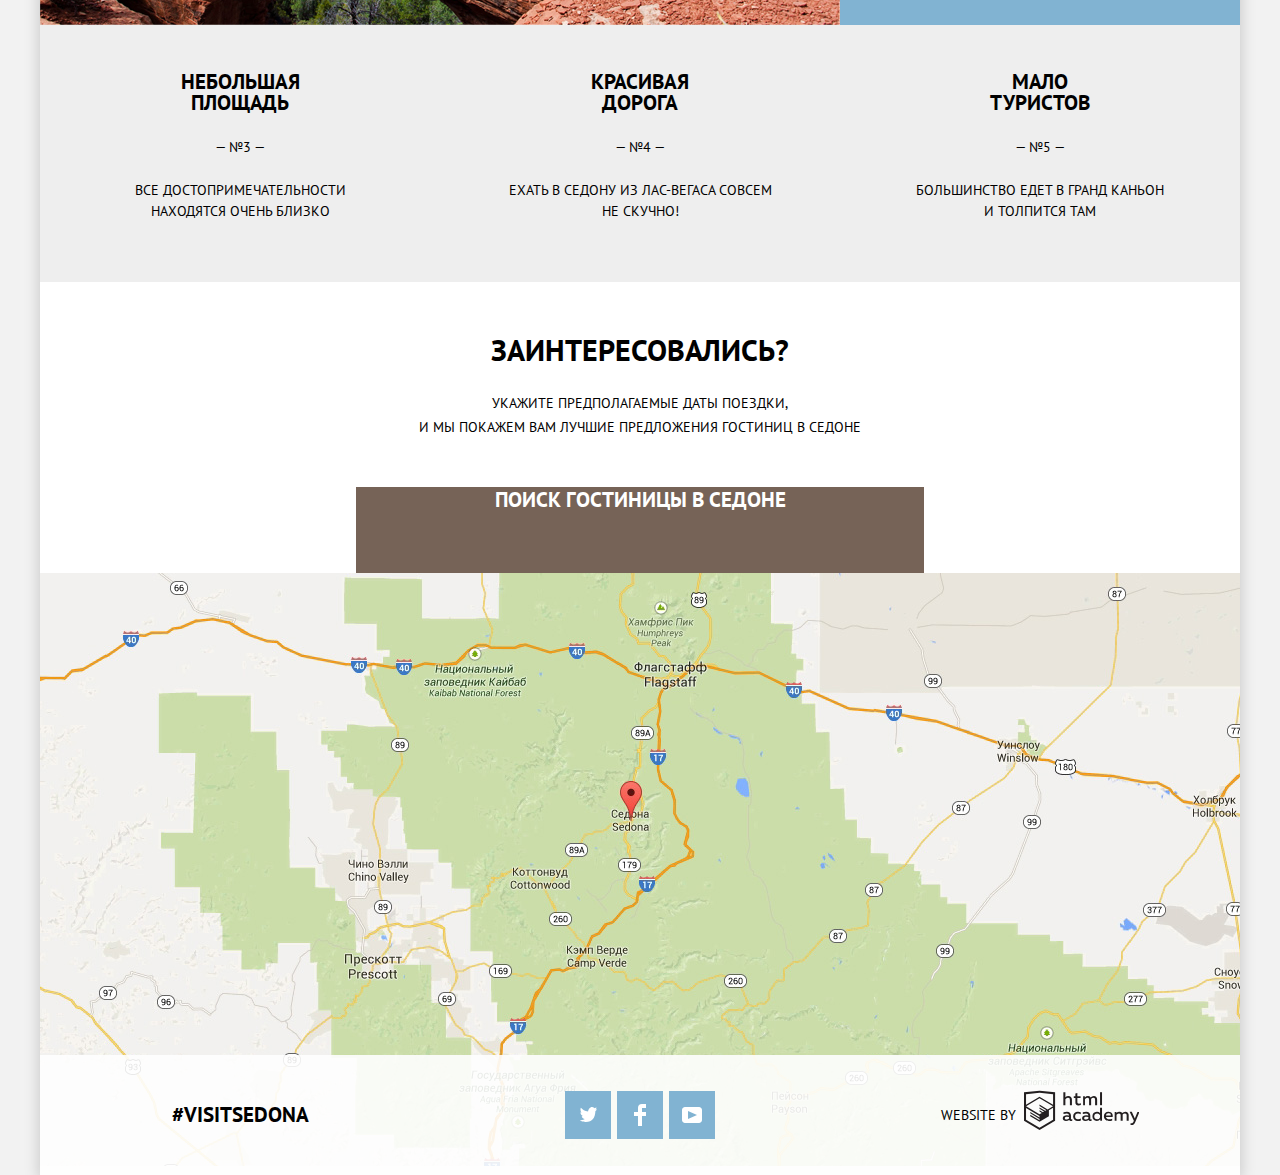
==== commit 576030e6: "Оживляем интерактивные элементы в личном проекте" ====
--- a/index.html
+++ b/index.html
@@ -166,10 +166,9 @@
 									</div>
 							</div>						
 							<button class="button-search" type="submit">Найти</button>
-						</form>
-						<img src="img/map1.jpg" class="map-search-hotels" width="1200" alt="Поск гостиницы на карте">
-					
+						</form>					
 				</section>
+				<img src="img/map1.jpg" class="map-search-hotels" width="1200" alt="Поск гостиницы на карте">
 			</main>
 			<footer class="main-footer">
 				
--- a/css/style.css
+++ b/css/style.css
@@ -137,11 +137,6 @@
 	padding-bottom: 15px;
 }
 
-.map-search-hotels {
-	position: absolute;
-	top: 291px;
-}
-
 .site-navigation a {
 	display: block;
 	color: #000000;
@@ -367,15 +362,15 @@
 }
 
 .search {
+	position: relative;
 	display: flex;
 	flex-direction: column;
-	min-height: 884px;
+	min-height: 291px;
 	margin: 0;
 	padding: 0;
 }
 
 .interested-block {
-	position: relative;
 	margin: 0 auto;
 	text-align: center;
 	margin-top: 50px;
@@ -415,11 +410,9 @@
 	flex-direction: row;
 	flex-wrap: wrap;
 	z-index: 1;
-	height: 0;
 	overflow: hidden;
 	position: absolute;
 	left: 50%;
-	
 	transform: translateX(-50%);
 	top: 100%;
 	justify-content: space-between;
@@ -428,6 +421,7 @@
 	margin: 0 auto;
 	margin-bottom: 78px;
 	box-shadow: 0 7px 15px 0 rgba(0,1,1,0.15);
+	display: none;
 	animation-name: bounce;
 	animation-duration: 3s;
 
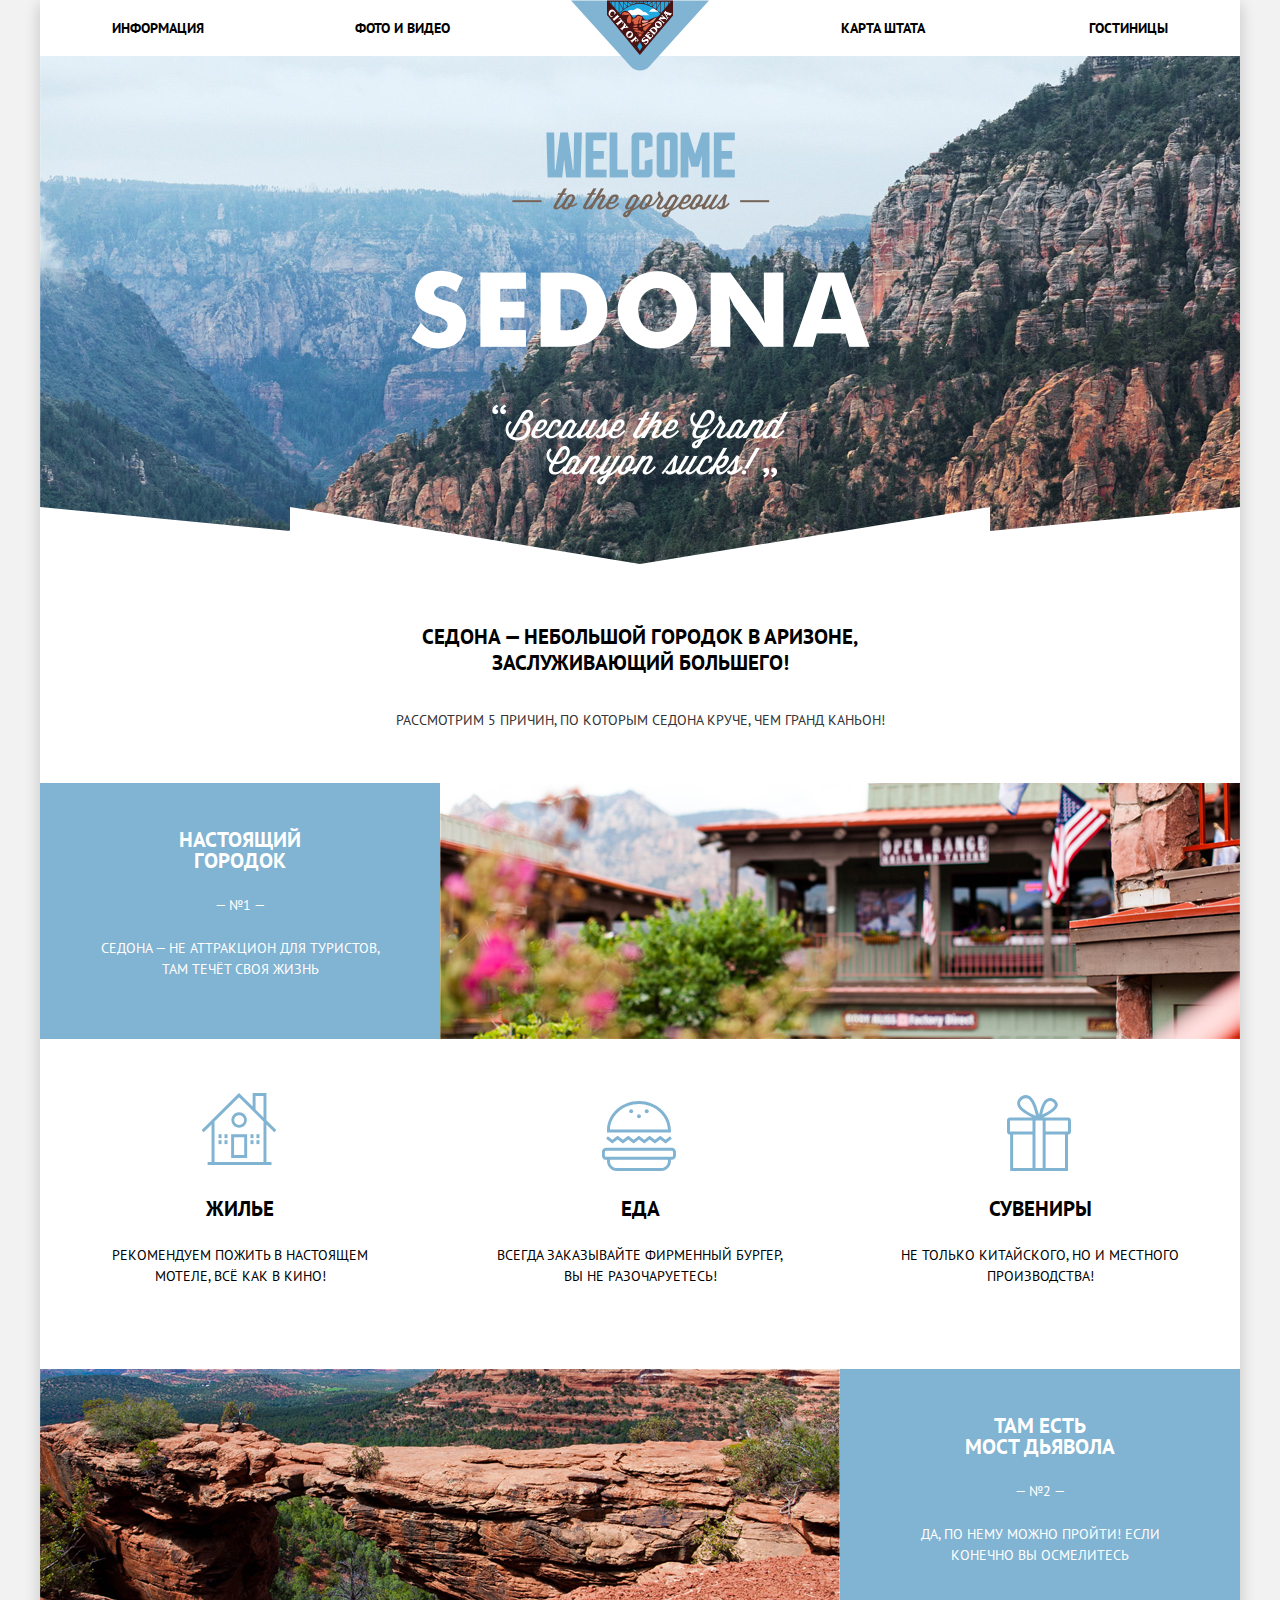
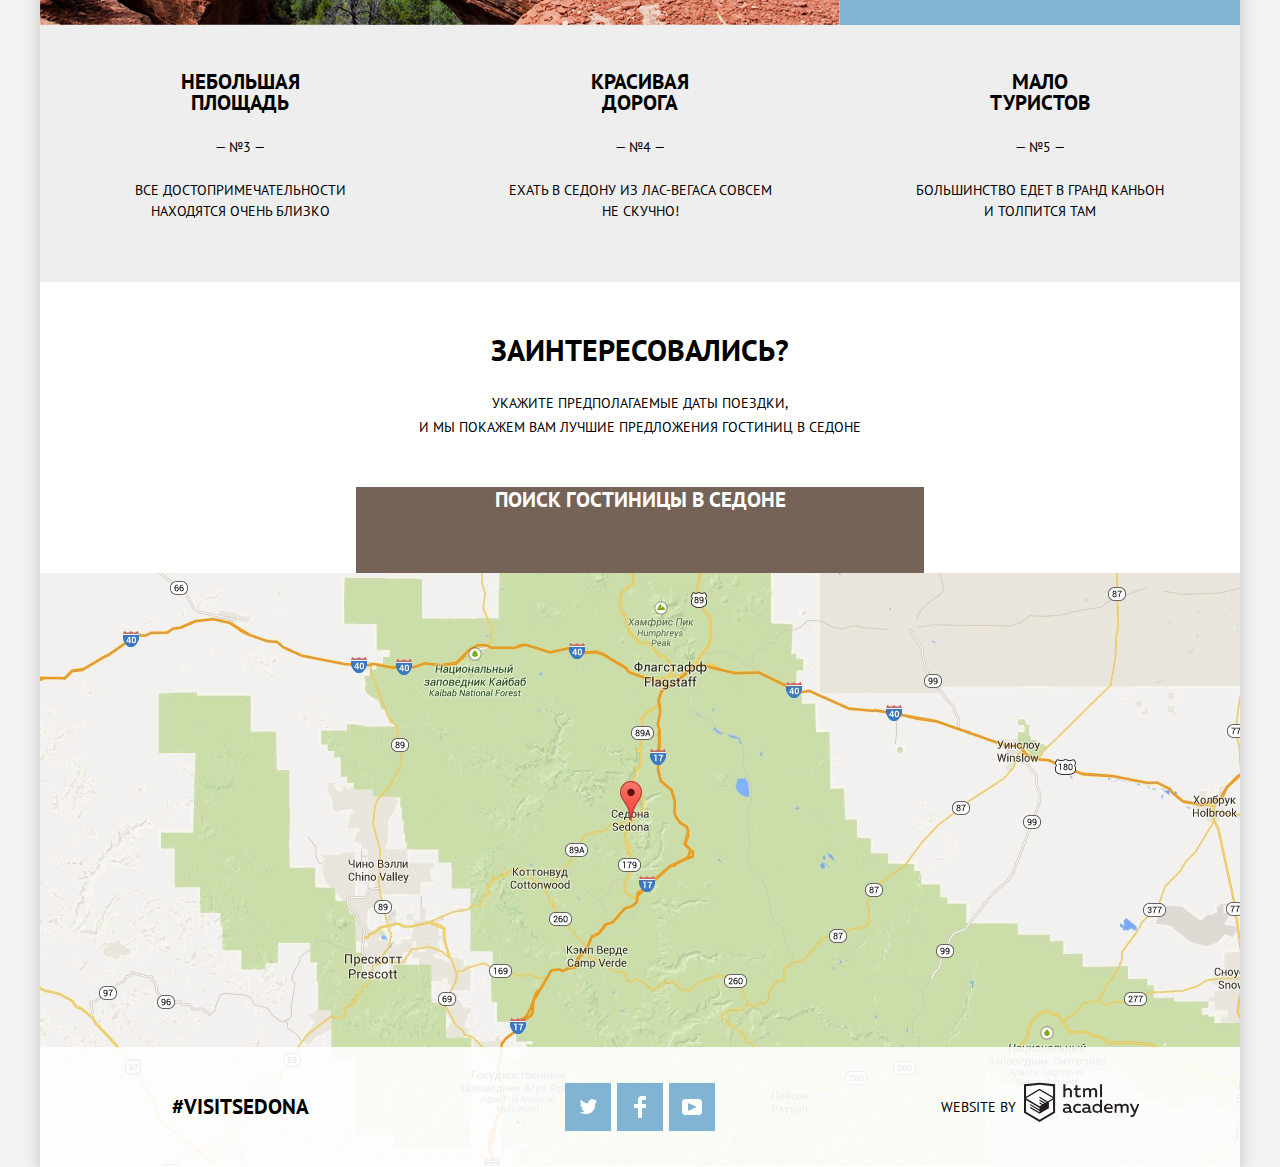
==== commit 27715fe2: "Оживляем интерактивные элементы в личном проекте" ====
--- a/index.html
+++ b/index.html
@@ -168,7 +168,9 @@
 							<button class="button-search" type="submit">Найти</button>
 						</form>					
 				</section>
+				<section class="map-search">
 				<img src="img/map1.jpg" class="map-search-hotels" width="1200" alt="Поск гостиницы на карте">
+				</section>
 			</main>
 			<footer class="main-footer">
 				
@@ -190,13 +192,23 @@
 		</div>
 		<script>
 			var search = document.querySelector(".button-search-hotels");
-
 			var form = document.querySelector(".form-search-hotels");
+			var arrival = form.querySelector("#arrival-date-input");
+			var departure = form.querySelector("#date-of-departure-input");
+			
 
 			search.addEventListener("click", function (evt) {
 				evt.preventDefault();
 				form.classList.toggle("form-show");
-  			});
+			});
+
+			form.addEventListener("submit", function (evt) {
+ 			   if (!arrival.value || !departure.value) {
+ 			     evt.preventDefault();
+  			    console.log("Нужно дату заезда и выезда");
+  			  }
+			  });
+
 		</script>
 	</body>
 </html>--- a/css/style.css
+++ b/css/style.css
@@ -222,6 +222,8 @@
 	flex-wrap: wrap;
 	margin: 0;
 	padding: 0;
+	position: relative;
+	z-index: 1;
 
 
 	list-style: none;
@@ -368,12 +370,16 @@
 	min-height: 291px;
 	margin: 0;
 	padding: 0;
+	
 }
 
 .interested-block {
+	position: relative;
+	z-index: 1;
+	width: 100%;
 	margin: 0 auto;
 	text-align: center;
-	margin-top: 50px;
+	padding-top: 50px;
 	background-color: #ffffff;
 }
 
@@ -397,19 +403,18 @@
 .button-search-hotels {
 	display: flex;
 	justify-content: space-around;
-	
 	width: 568px;
 	height: 86px;
 	border: 0;
 	padding: 0;
 	margin: 0;
+	margin: 0 auto;
 }
 
 .form-search-hotels {
 	display: flex;
 	flex-direction: row;
 	flex-wrap: wrap;
-	z-index: 1;
 	overflow: hidden;
 	position: absolute;
 	left: 50%;
@@ -423,21 +428,26 @@
 	box-shadow: 0 7px 15px 0 rgba(0,1,1,0.15);
 	display: none;
 	animation-name: bounce;
-	animation-duration: 3s;
-
+	animation-duration: 1s;
 
 	width: 458px;
 	padding: 55px;	
 }
 
 @keyframes bounce {
-0% { height: 0px;}
-100% { height: 285px;}
+0% { transform: translate(-50%,-100%);}
+100% {transform: translate(-50%,0%);}
 }
 
 
 .form-show {
 	display: flex;
+}
+
+.map-search  img {
+	display: block;
+	padding: 0;
+	margin: 0;
 }
 
 .input-wrapper {
@@ -656,13 +666,6 @@
 
  .visitsedona,
  .hotels-name {
- 	display: flex;
- 	flex-direction: row;
- 	flex-wrap: wrap;
- 	align-items: flex-start;
-
- 	
-
  	font-size: 21px;
   	line-height: 26px;
  	font-weight: 700;
@@ -676,7 +679,7 @@
  	
  }
   .visitsedona {
-  	justify-content: center;
+  	text-align: center;
   	margin: 0;
   	padding: 0;
   	flex-basis: 400px;
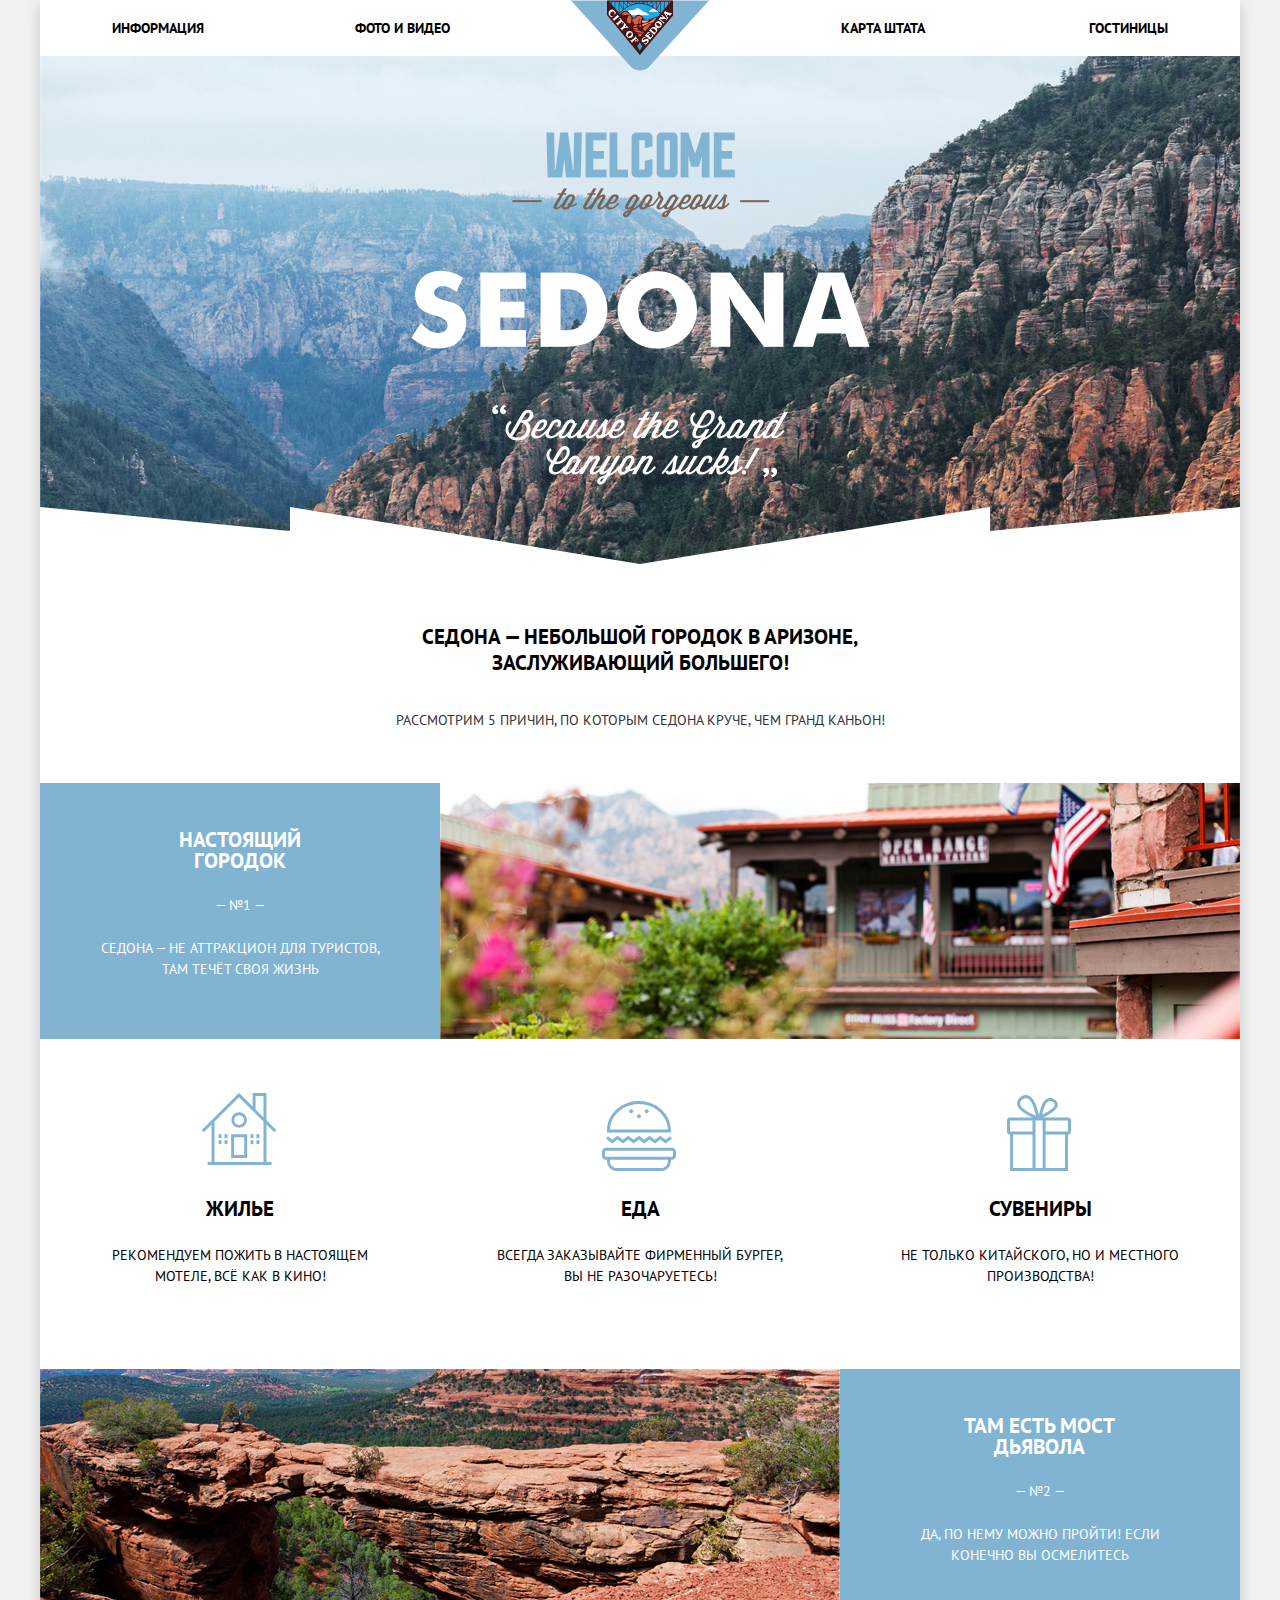
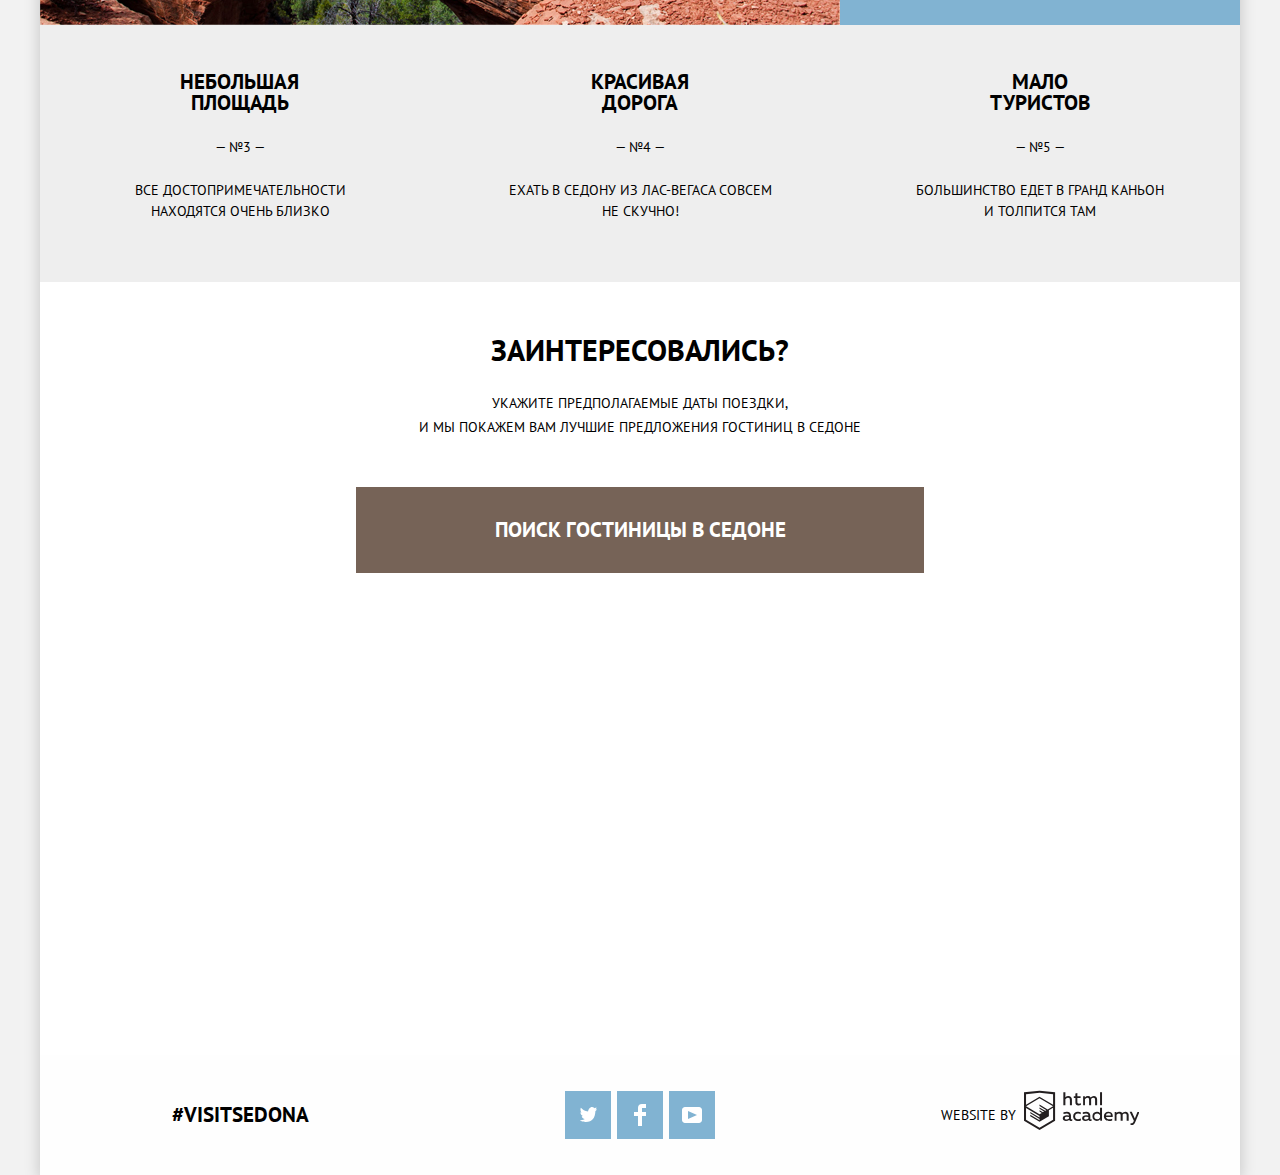
==== commit 757ac916: "Проект готов" ====
--- a/index.html
+++ b/index.html
@@ -5,210 +5,179 @@
     <title>HTML Academy: Седона</title>
     <link href="https://fonts.googleapis.com/css?family=PT+Sans:400,700&amp;subset=latin,cyrillic" rel="stylesheet" type="text/css">
     <link href="css/normalize.css" rel="stylesheet">
-    <link href="css/style.css" rel="stylesheet">
+    <link href="css/style.min.css" rel="stylesheet">
   </head>
   <body>
-  	  	<div class="wrapper">
-			<header class="main-header">
-				<nav class="main-navigation">
-					<img src="img/logo.svg" class="main-header-logo" width="138" height="71" alt="Седона">
-					<ul class="site-navigation">
-						<li> <a href="">Информация</a></li>
-						<li> <a href="">Фото и видео</a></li>
-						<li> <a href="">Карта штата</a></li>
-						<li> <a href="catalog.html">Гостиницы</a></li>
-					</ul>
-				</nav>
-			</header>
-			<main>
-				<h1 class="visually-hidden">Седонa - город в Аризоне</h1>
-				<div class="welcome">
-					<img src="img/welcome.png" class="welcome-title" alt="Добро пожаловать">		
-				</div>
-				<div class="sedona-reasons">
-					<p class="sedona">Седона — небольшой городок в Аризоне,<br> заслуживающий большего!</p>
-					<p class="five-reasons">Рассмотрим 5 причин, по которым Седона круче, чем гранд каньон!</p>
-				</div>
-				<section class="reasons">
-					<h2 class="visually-hidden">Причины</h2>
-					<ol class="reasons-list">
-						<li class="reason-1">
-						<div class="reason-wrapper">
-							<h3>Настоящий<br> городок</h3>
-							<p>— №1 —</p>			
-							<p>Седона — не аттракцион для туристов, там течёт своя жизнь</p>
+  	<div class="wrapper">
+  		<header class="main-header">
+  			<nav class="main-navigation">
+  				<img src="img/logo.svg" class="main-header-logo" width="138" height="71" alt="Седона">
+  				<ul class="site-navigation">
+  					<li><a href="">Информация</a></li>
+  					<li><a href="">Фото и видео</a></li>
+  					<li><a href="">Карта штата</a></li>
+  					<li><a href="catalog.html">Гостиницы</a></li>
+  				</ul>
+  			</nav>
+  		</header>
+  		<main>
+  			<h1 class="visually-hidden">Седонa - город в Аризоне</h1>
+  			<div class="welcome">
+  				<img src="img/welcome.png" class="welcome-title" width="459" height="353" alt="Добро пожаловать">
+  			</div>
+  			<div class="sedona-reasons">
+  				<p class="sedona">Седона — небольшой городок в Аризоне, заслуживающий большего!</p>
+  				<p class="five-reasons">Рассмотрим 5 причин, по которым Седона круче, чем гранд каньон!</p>
+  			</div>
+  			<section class="reasons">
+  				<h2 class="visually-hidden">Причины</h2>
+  				<ol class="reasons-list">
+  					<li class="reason-1">
+  						<div class="reason-wrapper">
+  							<h3>Настоящий городок</h3>
+  							<p>— №1 —</p>
+  							<p>Седона — не аттракцион для туристов, там течёт своя жизнь</p>
+  						</div>
+  						<img src="img/real-town.jpg" width="800" height="256" alt="Настоящий городок">
+  						<ul class="recommendations-list">
+  							<li class="recommendation recommendation-1">
+  								<h3>Жилье</h3>
+  								<p>Рекомендуем пожить в настоящем мотеле, всё как в кино!</p>
+  							</li>
+  							<li class="recommendation recommendation-2">
+  								<h3>Еда</h3>
+  								<p>Всегда заказывайте фирменный бургер, вы не разочаруетесь!</p>
+  							</li>
+  							<li class="recommendation recommendation-3">
+  								<h3> Сувениры</h3>
+  								<p>Не только китайского, но и местного производства!</p>
+  							</li>
+  						</ul>
+  					</li>
+  					<li class="reason-2">
+  						<img src="img/devils-bridge.jpg" width="800" height="256" alt="Мост дьявола">
+  						<div class="reason-wrapper">
+  							<h3>Там есть Мост дьявола</h3>
+  							<p>— №2 —</p>
+  							<p>Да, по нему можно пройти! Если конечно вы осмелитесь</p>
+  						</div>
+  					</li>
+  					<li class="reason-3">
+  						<div class="reason-wrapper">
+  							<h3>Небольшая площадь</h3>
+  							<p>— №3 —</p>
+  							<p>Все достопримечательности<br> находятся очень близко</p>
+  						</div>
+  					</li>
+  					<li class="reason-4">
+  						<div class="reason-wrapper">
+  							<h3>Красивая дорога</h3>
+  							<p>— №4 —</p>
+  							<p>Ехать в Седону из Лас-Вегаса совсем<br> не скучно!</p>
+  						</div>
+  					</li>
+  					<li class="reason-5">
+  						<div class="reason-wrapper">
+  							<h3>Мало туристов</h3>
+  							<p>— №5 —</p>
+  							<p>Большинство едет в гранд каньон<br> и толпится там</p>
+  						</div>
+  					</li>
+  				</ol>
+  			</section>
+  			<section class="search">
+  				<h2 class="visually-hidden">Поиск гостиницы</h2>
+  				<div class="interested-block">
+  					<p class="interested">Заинтересовались?</p>
+  					<p class="date">Укажите предполагаемые даты поездки,<br> и мы покажем вам лучшие предложения гостиниц в седоне</p>
+  					<a class="button button-search-hotels" href="form.html">Поиск гостиницы в Седоне</a>
+  				</div>
+  				<form class="form-search-hotels" action="https://echo.htmlacademy.ru" method="get">
+  					<div class="input-wrapper">
+  					<label for="arrival-date-input">Дата заезда:</label>
+  					<input type="text" name="arrival-date" id="arrival-date-input" value="" placeholder="24 апреля 2017">
+  					<button class="calendar" type="button">
+  						<svg version="1.1" xmlns="http://www.w3.org/2000/svg" xmlns:xlink="http://www.w3.org/1999/xlink" x="0px" y="0px" width="21px" height="22px" viewBox="0 0 21 22" enable-background="new 0 0 21 22" xml:space="preserve"><g><path d="M19.251,2.025h-2.845V0.648c0-0.381-0.294-0.689-0.656-0.689c-0.363,0-0.656,0.308-0.656,0.689v1.377h-3.938V0.648
+  							c0-0.381-0.294-0.689-0.655-0.689c-0.363,0-0.657,0.308-0.657,0.689v1.377H5.906V0.648c0-0.381-0.294-0.689-0.656-0.689
+  							c-0.363,0-0.657,0.308-0.657,0.689v1.377H1.75C0.784,2.025,0,2.847,0,3.862v16.302C0,21.179,0.784,22,1.75,22h17.501
+  							C20.217,22,21,21.179,21,20.164V3.862C21,2.847,20.217,2.025,19.251,2.025z
+  							M19.688,20.164c0,0.253-0.195,0.459-0.437,0.459H1.75
+  							c-0.241,0-0.438-0.206-0.438-0.459V3.862c0-0.253,0.196-0.459,0.438-0.459h2.844v1.378c0,0.381,0.294,0.689,0.657,0.689
+  							c0.362,0,0.656-0.308,0.656-0.689V3.403h3.938v1.378c0,0.381,0.294,0.689,0.657,0.689c0.361,0,0.655-0.308,0.655-0.689V3.403h3.938
+  							v1.378c0,0.381,0.293,0.689,0.656,0.689c0.362,0,0.656-0.308,0.656-0.689V3.403h2.845c0.241,0,0.437,0.206,0.437,0.459V20.164z"/>
+  							<rect x="4.594" y="8.225" width="2.625" height="2.066"/>
+  							<rect x="4.594" y="11.668" width="2.625" height="2.067"/>
+  							<rect x="4.594" y="15.112" width="2.625" height="2.066"/>
+  							<rect x="9.188" y="15.112" width="2.625" height="2.066"/>
+  							<rect x="9.188" y="11.668" width="2.625" height="2.067"/>
+  							<rect x="9.188" y="8.225" width="2.625" height="2.066"/>
+  							<rect x="13.781" y="15.112" width="2.625" height="2.066"/>
+  							<rect x="13.781" y="11.668" width="2.625" height="2.067"/>
+  							<rect x="13.781" y="8.225" width="2.625" height="2.066"/>
+  						</g></svg>
+  					</button>
+  					</div>
+  					<div class="input-wrapper">
+  						<label for="date-of-departure-input">Дата выезда:</label>
+  						<input type="text" name="date-of-departure" id="date-of-departure-input" value="" placeholder="4 июля 2017">
+  						<button class="calendar" type="button">
+  							<svg version="1.1" xmlns="http://www.w3.org/2000/svg" xmlns:xlink="http://www.w3.org/1999/xlink" x="0px" y="0px" width="21px" height="22px" viewBox="0 0 21 22" enable-background="new 0 0 21 22" xml:space="preserve"><g><path d="M19.251,2.025h-2.845V0.648c0-0.381-0.294-0.689-0.656-0.689c-0.363,0-0.656,0.308-0.656,0.689v1.377h-3.938V0.648
+  							c0-0.381-0.294-0.689-0.655-0.689c-0.363,0-0.657,0.308-0.657,0.689v1.377H5.906V0.648c0-0.381-0.294-0.689-0.656-0.689
+							c-0.363,0-0.657,0.308-0.657,0.689v1.377H1.75C0.784,2.025,0,2.847,0,3.862v16.302C0,21.179,0.784,22,1.75,22h17.501
+							C20.217,22,21,21.179,21,20.164V3.862C21,2.847,20.217,2.025,19.251,2.025z M19.688,20.164c0,0.253-0.195,0.459-0.437,0.459H1.75
+							c-0.241,0-0.438-0.206-0.438-0.459V3.862c0-0.253,0.196-0.459,0.438-0.459h2.844v1.378c0,0.381,0.294,0.689,0.657,0.689
+							c0.362,0,0.656-0.308,0.656-0.689V3.403h3.938v1.378c0,0.381,0.294,0.689,0.657,0.689c0.361,0,0.655-0.308,0.655-0.689V3.403h3.938
+							v1.378c0,0.381,0.293,0.689,0.656,0.689c0.362,0,0.656-0.308,0.656-0.689V3.403h2.845c0.241,0,0.437,0.206,0.437,0.459V20.164z"/>
+							<rect x="4.594" y="8.225" width="2.625" height="2.066"/>
+							<rect x="4.594" y="11.668" width="2.625" height="2.067"/>
+							<rect x="4.594" y="15.112" width="2.625" height="2.066"/>
+							<rect x="9.188" y="15.112" width="2.625" height="2.066"/>
+							<rect x="9.188" y="11.668" width="2.625" height="2.067"/>
+							<rect x="9.188" y="8.225" width="2.625" height="2.066"/>
+							<rect x="13.781" y="15.112" width="2.625" height="2.066"/>
+							<rect x="13.781" y="11.668" width="2.625" height="2.067"/>
+							<rect x="13.781" y="8.225" width="2.625" height="2.066"/></g></svg>
+						</button>
+					</div>
+					<div class="namber-wrap">
+						<label class="adults-label" for="adults-input">Взрослые:</label>
+						<div class="number-adults">
+							<button class="button-minus" type="button" name="minus"><span class="visually-hidden">Уменьшить</span>–</button>
+							<input type="text" class="namber-of" name="adults" id="adults-input" value="2">
+							<button class="button-plus" type="button" name="plus"><span class="visually-hidden">Увеличить</span>+</button>
 						</div>
-						<img src="img/real-town.jpg" alt="Настоящий городок">
-							<ul class="recommendations-list">
-								<li class="recommendation recommendation-1">
-									<h3>Жилье</h3>
-									<p>Рекомендуем пожить в настоящем мотеле, всё как в кино!</p>
-								</li>
-								<li class="recommendation recommendation-2">
-									<h3>Еда</h3>
-									<p>Всегда заказывайте фирменный бургер, вы не разочаруетесь!</p>
-								</li>
-								<li class="recommendation recommendation-3">
-									<h3> Сувениры</h3>
-									<p>Не только китайского, но и местного производства!</p>
-								</li>			
-							</ul>
-						</li>
-						<li class="reason-2">
-							<img src="img/devils-bridge.jpg" alt="Мост дьявола" width="800" height="256">
-							<div class="reason-wrapper">
-								<h3>Там есть<br> Мост дьявола</h3>
-								<p>— №2 —</p>
-								<p>Да, по нему можно пройти! Если конечно вы осмелитесь</p>
-							</div>
-						</li>
-						<li class="reason-3">
-							<div class="reason-wrapper">
-								<h3>Небольшая<br> площадь</h3>
-								<p>— №3 —</p>
-								<p>Все достопримечательности<br> находятся очень близко</p>
-							</div>
-						</li>
-						<li class="reason-4">
-							<div class="reason-wrapper">
-								<h3>Красивая<br> дорога</h3>
-								<p>— №4 —</p>
-								<p>Ехать в Седону из Лас-Вегаса совсем<br> не скучно!</p>
-							</div>
-						</li>
-						<li class="reason-5">
-							<div class="reason-wrapper">
-								<h3>Мало<br> туристов</h3>
-								<p>— №5 —</p>
-								<p>Большинство едет в гранд каньон<br> и толпится там</p>
-							</div>
-						</li>		
-					</ol>
-				</section>
-				<section class="search">
-					<h2 class="visually-hidden">Поиск гостиницы</h2>
-					<div class="interested-block">
-						<p class="interested">Заинтересовались?</p>
-						<p class="date">Укажите предполагаемые даты поездки,<br> и мы покажем вам лучшие предложения гостиниц в седоне</p>
-						<button class="button-search-hotels" type="submit">Поиск гостиницы в Седоне</button>
 					</div>
-
-					
-						<form class="form-search-hotels" action="https://echo.htmlacademy.ru" method="get">
-							<div class="input-wrapper">
-								<label for="arrival-date-input">Дата заезда:</label>
-								<input type="text" name="arrival-date" id="arrival-date-input" value="" placeholder="24 апреля 2017">
-								<button class="calendar" type="button">
-									<svg version="1.1" xmlns="http://www.w3.org/2000/svg" xmlns:xlink="http://www.w3.org/1999/xlink" x="0px" y="0px"
-			 width="21px" height="22px" viewBox="0 0 21 22" enable-background="new 0 0 21 22" xml:space="preserve">
-		<g>
-			<path d="M19.251,2.025h-2.845V0.648c0-0.381-0.294-0.689-0.656-0.689c-0.363,0-0.656,0.308-0.656,0.689v1.377h-3.938V0.648
-				c0-0.381-0.294-0.689-0.655-0.689c-0.363,0-0.657,0.308-0.657,0.689v1.377H5.906V0.648c0-0.381-0.294-0.689-0.656-0.689
-				c-0.363,0-0.657,0.308-0.657,0.689v1.377H1.75C0.784,2.025,0,2.847,0,3.862v16.302C0,21.179,0.784,22,1.75,22h17.501
-				C20.217,22,21,21.179,21,20.164V3.862C21,2.847,20.217,2.025,19.251,2.025z M19.688,20.164c0,0.253-0.195,0.459-0.437,0.459H1.75
-				c-0.241,0-0.438-0.206-0.438-0.459V3.862c0-0.253,0.196-0.459,0.438-0.459h2.844v1.378c0,0.381,0.294,0.689,0.657,0.689
-				c0.362,0,0.656-0.308,0.656-0.689V3.403h3.938v1.378c0,0.381,0.294,0.689,0.657,0.689c0.361,0,0.655-0.308,0.655-0.689V3.403h3.938
-				v1.378c0,0.381,0.293,0.689,0.656,0.689c0.362,0,0.656-0.308,0.656-0.689V3.403h2.845c0.241,0,0.437,0.206,0.437,0.459V20.164z"/>
-			<rect x="4.594" y="8.225" width="2.625" height="2.066"/>
-			<rect x="4.594" y="11.668" width="2.625" height="2.067"/>
-			<rect x="4.594" y="15.112" width="2.625" height="2.066"/>
-			<rect x="9.188" y="15.112" width="2.625" height="2.066"/>
-			<rect x="9.188" y="11.668" width="2.625" height="2.067"/>
-			<rect x="9.188" y="8.225" width="2.625" height="2.066"/>
-			<rect x="13.781" y="15.112" width="2.625" height="2.066"/>
-			<rect x="13.781" y="11.668" width="2.625" height="2.067"/>
-			<rect x="13.781" y="8.225" width="2.625" height="2.066"/>
-		</g>
-										</svg>
-								</button>
-							</div>
-							<div class="input-wrapper">				
-								<label for="date-of-departure-input">Дата выезда:</label>
-								<input type="text" name="date-of-departure" id="date-of-departure-input" value="" placeholder="4 июля 2017">
-								<button class="calendar" type="button">
-									<svg version="1.1" xmlns="http://www.w3.org/2000/svg" xmlns:xlink="http://www.w3.org/1999/xlink" x="0px" y="0px"
-			 width="21px" height="22px" viewBox="0 0 21 22" enable-background="new 0 0 21 22" xml:space="preserve">
-		<g>
-			<path d="M19.251,2.025h-2.845V0.648c0-0.381-0.294-0.689-0.656-0.689c-0.363,0-0.656,0.308-0.656,0.689v1.377h-3.938V0.648
-				c0-0.381-0.294-0.689-0.655-0.689c-0.363,0-0.657,0.308-0.657,0.689v1.377H5.906V0.648c0-0.381-0.294-0.689-0.656-0.689
-				c-0.363,0-0.657,0.308-0.657,0.689v1.377H1.75C0.784,2.025,0,2.847,0,3.862v16.302C0,21.179,0.784,22,1.75,22h17.501
-				C20.217,22,21,21.179,21,20.164V3.862C21,2.847,20.217,2.025,19.251,2.025z M19.688,20.164c0,0.253-0.195,0.459-0.437,0.459H1.75
-				c-0.241,0-0.438-0.206-0.438-0.459V3.862c0-0.253,0.196-0.459,0.438-0.459h2.844v1.378c0,0.381,0.294,0.689,0.657,0.689
-				c0.362,0,0.656-0.308,0.656-0.689V3.403h3.938v1.378c0,0.381,0.294,0.689,0.657,0.689c0.361,0,0.655-0.308,0.655-0.689V3.403h3.938
-				v1.378c0,0.381,0.293,0.689,0.656,0.689c0.362,0,0.656-0.308,0.656-0.689V3.403h2.845c0.241,0,0.437,0.206,0.437,0.459V20.164z"/>
-			<rect x="4.594" y="8.225" width="2.625" height="2.066"/>
-			<rect x="4.594" y="11.668" width="2.625" height="2.067"/>
-			<rect x="4.594" y="15.112" width="2.625" height="2.066"/>
-			<rect x="9.188" y="15.112" width="2.625" height="2.066"/>
-			<rect x="9.188" y="11.668" width="2.625" height="2.067"/>
-			<rect x="9.188" y="8.225" width="2.625" height="2.066"/>
-			<rect x="13.781" y="15.112" width="2.625" height="2.066"/>
-			<rect x="13.781" y="11.668" width="2.625" height="2.067"/>
-			<rect x="13.781" y="8.225" width="2.625" height="2.066"/>
-		</g>
-										</svg>
-								</button>
-							</div>					
-							<div class="namber-wrap">
-								<label class="adults-label" for="adults-input">Взрослые:</label>
-								<div class="number-adults">
-									<button class="button-minus" type="button" name="minus"><span class="visually-hidden">Уменьшить</span>–</button>
-									<input type="text" class="namber-of" name="adults" id="adults-input" value="2">
-									<button class="button-plus" type="button" name="plus"><span class="visually-hidden">Увеличить</span>+</button>
-								</div>
-							</div>
-							<div class="namber-wrap">
-								<label class="children-label" for="children-input">Дети:</label>
-									<div class="number-children">
-										<button class="button-minus" type="button" name="minus"><span class="visually-hidden">Уменьшить</span>–</button>
-										<input type="text" class="namber-of" name="children" id="children-input" value="0">
-										<button class="button-plus" type="button" name="plus"><span class="visually-hidden">Увеличить</span>+</button>
-									</div>
-							</div>						
-							<button class="button-search" type="submit">Найти</button>
-						</form>					
-				</section>
-				<section class="map-search">
-				<img src="img/map1.jpg" class="map-search-hotels" width="1200" alt="Поск гостиницы на карте">
-				</section>
-			</main>
-			<footer class="main-footer">
-				
-				<div class="visitsedona">#visitSEDONA
-				</div>
-				<ul class="footer-social">
-					<li><a class="social-button" href="#"><span class="visually-hidden">Твиттер</span><svg xmlns="http://www.w3.org/2000/svg" xmlns:xlink="http://www.w3.org/1999/xlink" width="17" height="15" viewBox="0 0 17 15"><path fill="#FFF" d="M10.95.144c1.685-.496 2.984.27 3.577 1.179.673-.231 1.331-.481 2.011-.708a2.345 2.345 0 0 1-.857 1.768c.685.17 1.304-.491 1.304-.491-.169 1-1.006 1.788-1.563 2.024-.231 6.75-3.175 11.217-10.077 11.082h-.446c-.41 0-4.164-.46-4.898-1.887 2.271.196 3.893-.422 4.693-1.177-.96-.3-2.679-.477-2.979-2.95.349.106.564.228 1.19.119C1.705 8.247.374 7.53.448 5.33c.285.328 1.067.536 1.34.472C1.085 5.561-.182 2.442.894.85c1.818 1.854 3.735 3.606 7.152 3.773C8.254 2.33 9.183.793 10.95.144z"/></svg>
-		</a></li>
-					<li><a class="social-button" href="#"><span class="visually-hidden">Фэйсбук</span><svg xmlns="http://www.w3.org/2000/svg" width="12" height="22" viewBox="0 0 12 22"><path fill="#FFF" d="M12 4V0H8a4 4 0 0 0-4 4v4H0v4h4v10h4V12h4V8H8V4h4z"/></svg></a></li>
-					<li><a class="social-button" href="#"><span class="visually-hidden">Ютуб</span><svg xmlns="http://www.w3.org/2000/svg" xmlns:xlink="http://www.w3.org/1999/xlink" width="20" height="16" viewBox="0 0 20 16"><path fill="#FFF" d="M17 0H3C1.35 0 0 1.35 0 3v10c0 1.65 1.35 3 3 3h14c1.65 0 3-1.35 3-3V3c0-1.65-1.35-3-3-3zM6.027 11.998V4.002L15.014 8l-8.987 3.998z"/></svg>
-		</a></li>
-				</ul>
-				<div class="footer-copyright">
-					<p>Website by</p>
-					<a href="https://htmlacademy.ru/intensive/htmlcss"><svg data-name="Layer 1" xmlns="http://www.w3.org/2000/svg" width="115" height="41" viewBox="0 0 113 39"><title>logo-name</title><path d="M401.93,351.51a2.07,2.07,0,0,0,.58-0.11v1.4a3.41,3.41,0,0,1-1.24.22,1.75,1.75,0,0,1-1.75-1,5.08,5.08,0,0,1-3.3,1.13c-1.59,0-3.06-.87-3.06-2.68,0-2.24,2.08-2.93,3.9-2.93a11.63,11.63,0,0,1,2.28.26v-0.31c0-1.09-.8-1.86-2.3-1.86a7.79,7.79,0,0,0-3.15.67v-1.79a10.72,10.72,0,0,1,3.35-.58c2.48,0,4,1.18,4,3.83v3.14A0.57,0.57,0,0,0,401.93,351.51Zm-6.76-1.19a1.42,1.42,0,0,0,1.64,1.29,3.56,3.56,0,0,0,2.53-1V349.1a10.21,10.21,0,0,0-1.9-.22C396.34,348.89,395.17,349.23,395.17,350.33Z" transform="translate(-355.09 -323.29)"/><path d="M408.15,343.91a5.29,5.29,0,0,1,2.7.67v1.79a4.28,4.28,0,0,0-2.42-.73,2.89,2.89,0,1,0,0,5.76,5.26,5.26,0,0,0,2.55-.67v1.8a6.58,6.58,0,0,1-2.9.6,4.42,4.42,0,0,1-4.72-4.54A4.54,4.54,0,0,1,408.15,343.91Z" transform="translate(-355.09 -323.29)"/><path d="M420.93,351.51a2.07,2.07,0,0,0,.58-0.11v1.4a3.41,3.41,0,0,1-1.24.22,1.75,1.75,0,0,1-1.75-1,5.08,5.08,0,0,1-3.3,1.13c-1.59,0-3.06-.87-3.06-2.68,0-2.24,2.08-2.93,3.9-2.93a11.63,11.63,0,0,1,2.28.26v-0.31c0-1.09-.8-1.86-2.3-1.86a7.79,7.79,0,0,0-3.15.67v-1.79a10.72,10.72,0,0,1,3.35-.58c2.48,0,4,1.18,4,3.83v3.14A0.57,0.57,0,0,0,420.93,351.51Zm-6.76-1.19a1.42,1.42,0,0,0,1.64,1.29,3.56,3.56,0,0,0,2.53-1V349.1a10.21,10.21,0,0,0-1.9-.22C415.33,348.89,414.17,349.23,414.17,350.33Z" transform="translate(-355.09 -323.29)"/><path d="M431.76,340.14V352.9H430v-1.39a4.07,4.07,0,0,1-3.35,1.62,4.62,4.62,0,0,1,0-9.22,4,4,0,0,1,3.15,1.37v-5.14h2ZM427,345.62a2.9,2.9,0,0,0,0,5.8,3,3,0,0,0,2.79-1.84v-2.13A3.06,3.06,0,0,0,427,345.62Z" transform="translate(-355.09 -323.29)"/><path d="M438.08,343.91c3.48,0,4.68,2.81,4.12,5.34h-6.58c0.22,1.57,1.75,2.22,3.35,2.22a6.41,6.41,0,0,0,2.77-.62v1.68a7.5,7.5,0,0,1-3.14.6c-2.68,0-5-1.53-5-4.61A4.39,4.39,0,0,1,438.08,343.91Zm0.09,1.62a2.39,2.39,0,0,0-2.57,2.26h4.85A2.06,2.06,0,0,0,438.17,345.53Z" transform="translate(-355.09 -323.29)"/><path d="M444.19,352.9v-8.75h1.73v1.09a4,4,0,0,1,2.92-1.33,3,3,0,0,1,2.73,1.4,4.33,4.33,0,0,1,3.06-1.4,3.21,3.21,0,0,1,3.32,3.52v5.47h-2v-5.41a1.67,1.67,0,0,0-1.73-1.84,2.94,2.94,0,0,0-2.17,1.18c0,0.2,0,.4,0,0.6v5.47h-2v-5.41a1.67,1.67,0,0,0-1.73-1.84,3.11,3.11,0,0,0-2.32,1.35v5.91h-2Z" transform="translate(-355.09 -323.29)"/><path d="M466.56,344.15h2l-4.1,9.93c-0.95,2.28-2.19,3-3.52,3a5,5,0,0,1-1.15-.15v-1.66a3,3,0,0,0,.89.13c0.95,0,1.66-.67,2.17-2l0.18-.44-4.16-8.82H461l3,6.6Z" transform="translate(-355.09 -323.29)"/><path d="M395.75,324.82v5a4,4,0,0,1,2.83-1.2,3.41,3.41,0,0,1,3.61,3.57v5.41h-2v-5.16a1.9,1.9,0,0,0-2-2.1,3.08,3.08,0,0,0-2.44,1.46v5.8h-2V324.82h2Z" transform="translate(-355.09 -323.29)"/><path d="M407.52,325.71v3.12h3.17v1.71h-3.17v4c0,1.15.53,1.53,1.66,1.53a4.71,4.71,0,0,0,1.77-.35v1.68a7.14,7.14,0,0,1-2.35.38,2.68,2.68,0,0,1-3-2.88v-4.38H404v-1.71h1.57v-2.64Z" transform="translate(-355.09 -323.29)"/><path d="M413.19,337.58v-8.75h1.73v1.09a4,4,0,0,1,2.92-1.33,3,3,0,0,1,2.73,1.4,4.33,4.33,0,0,1,3.06-1.4,3.21,3.21,0,0,1,3.32,3.52v5.47h-2v-5.41a1.67,1.67,0,0,0-1.73-1.84,2.94,2.94,0,0,0-2.17,1.18c0,0.2,0,.4,0,0.6v5.47h-2v-5.41a1.67,1.67,0,0,0-1.73-1.84,3.11,3.11,0,0,0-2.32,1.35v5.91h-2Z" transform="translate(-355.09 -323.29)"/><rect x="74.72" y="1.52" width="1.95" height="12.76"/><path d="M370.53,323.31l-0.16,0-15.28,1.6v28L370.37,362l15.28-9.09v-28Zm13.12,28.45-13.28,7.9-13.28-7.9V340.28l13.22,7.87,0,1.43-9.07-5.4v1.38l9.11,5.47,0,1.46-9.1-5.42v1.38l9.11,5.47h0l9.19-5.5v-1.39h0v-4.52l4.1-2.45v11.67Zm0-13.16L380,340.74h0l-1.68,1-8-4.76v1.38l6.84,4.07-0.06,0-0.15.09-1,.57-5.64-3.36v1.38l4.45,2.65-1.05.7,0,0-3.36-2v1.38l2.21,1.3-2.25,1.35-13.16-7.82,13.17-7.92h0Zm0-1.39-13.35-7.87h0l-13.2,7.86v-10.5l13.28-1.39,13.28,1.39v10.51Z" transform="translate(-355.09 -323.29)"/></svg>
-					</a>
-				</div>
-			</footer>
-		</div>
-		<script>
-			var search = document.querySelector(".button-search-hotels");
-			var form = document.querySelector(".form-search-hotels");
-			var arrival = form.querySelector("#arrival-date-input");
-			var departure = form.querySelector("#date-of-departure-input");
-			
-
-			search.addEventListener("click", function (evt) {
-				evt.preventDefault();
-				form.classList.toggle("form-show");
-			});
-
-			form.addEventListener("submit", function (evt) {
- 			   if (!arrival.value || !departure.value) {
- 			     evt.preventDefault();
-  			    console.log("Нужно дату заезда и выезда");
-  			  }
-			  });
-
-		</script>
-	</body>
+					<div class="namber-wrap">
+						<label class="children-label" for="children-input">Дети:</label>
+						<div class="number-children">
+							<button class="button-minus" type="button" name="minus"><span class="visually-hidden">Уменьшить</span>–</button>
+							<input type="text" class="namber-of" name="children" id="children-input" value="0">
+							<button class="button-plus" type="button" name="plus"><span class="visually-hidden">Увеличить</span>+</button>
+						</div>
+					</div>
+					<button class="button-search" type="submit">Найти</button>
+				</form>
+			</section>
+			<section class="map-search">
+				<h2 class="visually-hidden">Поиск гостиницы на карте</h2>
+				<iframe src="https://www.google.com/maps/embed?pb=!1m18!1m12!1m3!1d838083.9099019407!2d-112.30347685642349!3d34.862124849240615!2m3!1f0!2f0!3f0!3m2!1i1024!2i768!4f13.1!3m3!1m2!1s0x872da132f942b00d%3A0x5548c523fa6c8efd!2z0KHQtdC00L7QvdCwLCDQkNGA0LjQt9C-0L3QsCA4NjMzNiwg0KHQqNCQ!5e0!3m2!1sru!2sby!4v1562440717030!5m2!1sru!2sby" width="1200" height="593" frameborder="0" style="border:0" allowfullscreen></iframe>
+			</section>
+		</main>
+		<footer class="main-footer">
+			<div class="visitsedona">#visitSEDONA
+			</div>
+			<ul class="footer-social">
+				<li><a class="social-button" href="#"><span class="visually-hidden">Твиттер</span><svg xmlns="http://www.w3.org/2000/svg" xmlns:xlink="http://www.w3.org/1999/xlink" width="17" height="15" viewBox="0 0 17 15"><path fill="#FFF" d="M10.95.144c1.685-.496 2.984.27 3.577 1.179.673-.231 1.331-.481 2.011-.708a2.345 2.345 0 0 1-.857 1.768c.685.17 1.304-.491 1.304-.491-.169 1-1.006 1.788-1.563 2.024-.231 6.75-3.175 11.217-10.077 11.082h-.446c-.41 0-4.164-.46-4.898-1.887 2.271.196 3.893-.422 4.693-1.177-.96-.3-2.679-.477-2.979-2.95.349.106.564.228 1.19.119C1.705 8.247.374 7.53.448 5.33c.285.328 1.067.536 1.34.472C1.085 5.561-.182 2.442.894.85c1.818 1.854 3.735 3.606 7.152 3.773C8.254 2.33 9.183.793 10.95.144z"/></svg></a></li>
+				<li><a class="social-button" href="#"><span class="visually-hidden">Фэйсбук</span><svg xmlns="http://www.w3.org/2000/svg" width="12" height="22" viewBox="0 0 12 22"><path fill="#FFF" d="M12 4V0H8a4 4 0 0 0-4 4v4H0v4h4v10h4V12h4V8H8V4h4z"/></svg></a></li>
+				<li><a class="social-button" href="#"><span class="visually-hidden">Ютуб</span><svg xmlns="http://www.w3.org/2000/svg" xmlns:xlink="http://www.w3.org/1999/xlink" width="20" height="16" viewBox="0 0 20 16"><path fill="#FFF" d="M17 0H3C1.35 0 0 1.35 0 3v10c0 1.65 1.35 3 3 3h14c1.65 0 3-1.35 3-3V3c0-1.65-1.35-3-3-3zM6.027 11.998V4.002L15.014 8l-8.987 3.998z"/></svg></a></li>
+			</ul>
+			<div class="footer-copyright">
+				<p>Website by</p>
+				<a href="https://htmlacademy.ru/intensive/htmlcss"><svg data-name="Layer 1" xmlns="http://www.w3.org/2000/svg" width="115" height="41" viewBox="0 0 113 39"><title>logo-name</title><path d="M401.93,351.51a2.07,2.07,0,0,0,.58-0.11v1.4a3.41,3.41,0,0,1-1.24.22,1.75,1.75,0,0,1-1.75-1,5.08,5.08,0,0,1-3.3,1.13c-1.59,0-3.06-.87-3.06-2.68,0-2.24,2.08-2.93,3.9-2.93a11.63,11.63,0,0,1,2.28.26v-0.31c0-1.09-.8-1.86-2.3-1.86a7.79,7.79,0,0,0-3.15.67v-1.79a10.72,10.72,0,0,1,3.35-.58c2.48,0,4,1.18,4,3.83v3.14A0.57,0.57,0,0,0,401.93,351.51Zm-6.76-1.19a1.42,1.42,0,0,0,1.64,1.29,3.56,3.56,0,0,0,2.53-1V349.1a10.21,10.21,0,0,0-1.9-.22C396.34,348.89,395.17,349.23,395.17,350.33Z" transform="translate(-355.09 -323.29)"/><path d="M408.15,343.91a5.29,5.29,0,0,1,2.7.67v1.79a4.28,4.28,0,0,0-2.42-.73,2.89,2.89,0,1,0,0,5.76,5.26,5.26,0,0,0,2.55-.67v1.8a6.58,6.58,0,0,1-2.9.6,4.42,4.42,0,0,1-4.72-4.54A4.54,4.54,0,0,1,408.15,343.91Z" transform="translate(-355.09 -323.29)"/><path d="M420.93,351.51a2.07,2.07,0,0,0,.58-0.11v1.4a3.41,3.41,0,0,1-1.24.22,1.75,1.75,0,0,1-1.75-1,5.08,5.08,0,0,1-3.3,1.13c-1.59,0-3.06-.87-3.06-2.68,0-2.24,2.08-2.93,3.9-2.93a11.63,11.63,0,0,1,2.28.26v-0.31c0-1.09-.8-1.86-2.3-1.86a7.79,7.79,0,0,0-3.15.67v-1.79a10.72,10.72,0,0,1,3.35-.58c2.48,0,4,1.18,4,3.83v3.14A0.57,0.57,0,0,0,420.93,351.51Zm-6.76-1.19a1.42,1.42,0,0,0,1.64,1.29,3.56,3.56,0,0,0,2.53-1V349.1a10.21,10.21,0,0,0-1.9-.22C415.33,348.89,414.17,349.23,414.17,350.33Z" transform="translate(-355.09 -323.29)"/><path d="M431.76,340.14V352.9H430v-1.39a4.07,4.07,0,0,1-3.35,1.62,4.62,4.62,0,0,1,0-9.22,4,4,0,0,1,3.15,1.37v-5.14h2ZM427,345.62a2.9,2.9,0,0,0,0,5.8,3,3,0,0,0,2.79-1.84v-2.13A3.06,3.06,0,0,0,427,345.62Z" transform="translate(-355.09 -323.29)"/><path d="M438.08,343.91c3.48,0,4.68,2.81,4.12,5.34h-6.58c0.22,1.57,1.75,2.22,3.35,2.22a6.41,6.41,0,0,0,2.77-.62v1.68a7.5,7.5,0,0,1-3.14.6c-2.68,0-5-1.53-5-4.61A4.39,4.39,0,0,1,438.08,343.91Zm0.09,1.62a2.39,2.39,0,0,0-2.57,2.26h4.85A2.06,2.06,0,0,0,438.17,345.53Z" transform="translate(-355.09 -323.29)"/><path d="M444.19,352.9v-8.75h1.73v1.09a4,4,0,0,1,2.92-1.33,3,3,0,0,1,2.73,1.4,4.33,4.33,0,0,1,3.06-1.4,3.21,3.21,0,0,1,3.32,3.52v5.47h-2v-5.41a1.67,1.67,0,0,0-1.73-1.84,2.94,2.94,0,0,0-2.17,1.18c0,0.2,0,.4,0,0.6v5.47h-2v-5.41a1.67,1.67,0,0,0-1.73-1.84,3.11,3.11,0,0,0-2.32,1.35v5.91h-2Z" transform="translate(-355.09 -323.29)"/><path d="M466.56,344.15h2l-4.1,9.93c-0.95,2.28-2.19,3-3.52,3a5,5,0,0,1-1.15-.15v-1.66a3,3,0,0,0,.89.13c0.95,0,1.66-.67,2.17-2l0.18-.44-4.16-8.82H461l3,6.6Z" transform="translate(-355.09 -323.29)"/><path d="M395.75,324.82v5a4,4,0,0,1,2.83-1.2,3.41,3.41,0,0,1,3.61,3.57v5.41h-2v-5.16a1.9,1.9,0,0,0-2-2.1,3.08,3.08,0,0,0-2.44,1.46v5.8h-2V324.82h2Z" transform="translate(-355.09 -323.29)"/><path d="M407.52,325.71v3.12h3.17v1.71h-3.17v4c0,1.15.53,1.53,1.66,1.53a4.71,4.71,0,0,0,1.77-.35v1.68a7.14,7.14,0,0,1-2.35.38,2.68,2.68,0,0,1-3-2.88v-4.38H404v-1.71h1.57v-2.64Z" transform="translate(-355.09 -323.29)"/><path d="M413.19,337.58v-8.75h1.73v1.09a4,4,0,0,1,2.92-1.33,3,3,0,0,1,2.73,1.4,4.33,4.33,0,0,1,3.06-1.4,3.21,3.21,0,0,1,3.32,3.52v5.47h-2v-5.41a1.67,1.67,0,0,0-1.73-1.84,2.94,2.94,0,0,0-2.17,1.18c0,0.2,0,.4,0,0.6v5.47h-2v-5.41a1.67,1.67,0,0,0-1.73-1.84,3.11,3.11,0,0,0-2.32,1.35v5.91h-2Z" transform="translate(-355.09 -323.29)"/><rect x="74.72" y="1.52" width="1.95" height="12.76"/><path d="M370.53,323.31l-0.16,0-15.28,1.6v28L370.37,362l15.28-9.09v-28Zm13.12,28.45-13.28,7.9-13.28-7.9V340.28l13.22,7.87,0,1.43-9.07-5.4v1.38l9.11,5.47,0,1.46-9.1-5.42v1.38l9.11,5.47h0l9.19-5.5v-1.39h0v-4.52l4.1-2.45v11.67Zm0-13.16L380,340.74h0l-1.68,1-8-4.76v1.38l6.84,4.07-0.06,0-0.15.09-1,.57-5.64-3.36v1.38l4.45,2.65-1.05.7,0,0-3.36-2v1.38l2.21,1.3-2.25,1.35-13.16-7.82,13.17-7.92h0Zm0-1.39-13.35-7.87h0l-13.2,7.86v-10.5l13.28-1.39,13.28,1.39v10.51Z" transform="translate(-355.09 -323.29)"/></svg>
+				</a>
+			</div>
+		</footer>
+	</div>
+	<script src="js/script.min.js"></script>
+  </body>
 </html>--- a/css/style.min.css
+++ b/css/style.min.css
@@ -0,0 +1 @@
+@keyframes bounce{0%{transform:translate(-50%,-100%)}to{transform:translate(-50%,0%)}}body{font-family:"PT Sans",Arial,sans-serif;font-size:14px;line-height:26px;font-weight:700;color:#000;text-transform:uppercase;background-color:#f2f2f2}.wrapper{padding:0;width:1200px;margin:0 auto;background-color:rgba(188,188,188,.7);background:url(../img/background-photo.jpg) no-repeat top;background-color:#fff;box-shadow:0 5px 15px 0 rgba(0,1,1,.2)}a{text-decoration:none;padding:0;margin:0}img{max-width:100%}.visually-hidden:not(:focus):not(:active),input[type=checkbox].visually-hidden,input[type=radio].visually-hidden{position:absolute;width:1px;height:1px;margin:-1px;border:0;padding:0;white-space:nowrap;clip-path:inset(100%);clip:rect(0 0 0 0);overflow:hidden}.wrapper-inner-page{padding:0;width:1200px;margin:0 auto;background-color:#fff;box-shadow:0 5px 15px 0 rgba(0,1,1,.2)}.background-wrap{background-color:rgba(116,116,116,.5);background:url(../img/filter-background.jpg) no-repeat top}.main-navigation{position:relative;display:flex;flex-direction:column;max-width:1200px;background-color:#fff}.main-navigation,.main-navigation a{padding:0;margin:0}.site-navigation{display:flex;flex-direction:row;flex-wrap:wrap;justify-content:space-between;padding:0;margin:0 72px;list-style:none}.site-navigation li{display:flex;width:20%}.site-navigation li:nth-child(3),.site-navigation li:nth-child(4){justify-content:flex-end}.site-navigation li:nth-child(1),.site-navigation li:nth-child(2){justify-content:flex-start}.site-navigation li:nth-child(1){margin-right:3%}.site-navigation li:nth-child(2){margin-right:7%}.site-navigation li:nth-child(3){margin-left:7%}.site-navigation li:nth-child(4){margin-left:3%}.site-navigation-current{color:#766357;padding-top:15px;padding-bottom:15px}.site-navigation a{display:block;color:#000;margin:0;padding:15px 0}.site-navigation a:hover{color:#81b3d2}.site-navigation a:focus{color:#766357}.site-navigation a:active{color:#000;opacity:.3}.main-header-logo{position:absolute;left:50%;transform:translateX(-50%)}.welcome{display:flex;justify-content:center;margin-top:76px;padding-bottom:79px;background-color:#dceaf3;background:url(../img/polygon.svg) no-repeat bottom}.welcom img{background-color:rgba(188,188,188,.5)}.welcome-title{display:flex;justify-content:space-around}.sedona-reasons{display:flex;flex-direction:column;padding-top:60px;text-align:center;background-color:#fff}.sedona{font-size:21px;margin:0 0 31px;padding-right:312px;padding-left:312px}.five-reasons{color:#333;font-weight:400;margin:0 0 50px}.reasons{line-height:21px;font-weight:400;text-align:center;margin:0;padding:0}.reason-1,.reason-2,.reasons-list,.recommendations-list{display:flex;flex-direction:row;flex-wrap:wrap;padding:0;margin:0}.reasons-list{position:relative;z-index:1;list-style:none}.reasons-list h3,.recommendations-list h3{font-size:21px;font-weight:700;padding:0;margin:0}.reason-1,.reason-2,.recommendations-list{color:#fff;background-color:#81b3d2}.recommendations-list{justify-content:space-between;padding:0 0 82px;color:#000;background-color:#fff}.recommendation{display:flex;flex-direction:column;align-content:flex-start;margin-top:159px;width:304px;padding-left:48px;padding-right:48px}.recommendation p{margin:0;padding:0}.recommendation h3{position:relative;padding-bottom:26px}.recommendation-1 h3::before,.recommendation-2 h3::before,.recommendation-3 h3::before{content:"";position:absolute;top:-109px;left:114px;width:74px;height:76px;background-color:#fff;background-image:url(../img/icon-1.svg);background-repeat:no-repeat;background-position:bottom}.recommendation-2 h3::before,.recommendation-3 h3::before{top:-103px;background-image:url(../img/icon-2.svg)}.recommendation-3 h3::before{background-image:url(../img/icon-3.svg)}.reason-3,.reason-4,.reason-5{background-color:#eee;padding-bottom:38px}.reason-wrapper{width:304px;padding-top:46px;padding-left:48px;padding-right:48px}.reason-wrapper h3{margin:0;padding:0 77px 24px 76px}.reason-wrapper p,.search{margin:0;padding:0 0 22px}.reason-1 img,.reason-2 img{width:800px;height:256px}.search{position:relative;display:flex;flex-direction:column;min-height:291px;padding:0}.interested-block{position:relative;z-index:1;width:100%;margin:0 auto;text-align:center;padding-top:50px;background-color:#fff}.interested{font-size:30px;line-height:36px;font-weight:700;margin:0;padding:0 0 23px}.date{font-weight:400;line-height:24px;margin:0;padding:0 0 48px}.button-search-hotels{display:flex;justify-content:center;align-items:center;width:568px;height:86px;border:0;padding:0;margin:0 auto}.form-search-hotels{display:flex;flex-direction:row;flex-wrap:wrap;overflow:hidden;position:absolute;left:50%;transform:translateX(-50%);top:100%;justify-content:space-between;background-color:#fff;background-clip:padding-box;margin:0 auto 78px;box-shadow:0 7px 15px 0 rgba(0,1,1,.15);display:none;animation-name:bounce;animation-duration:1s;width:458px;padding:55px}.form-show{display:flex}.map-search img{display:block;padding:0;margin:0}.input-wrapper,.input-wrapper label{display:flex;flex-direction:row;padding:0}.input-wrapper{flex-wrap:wrap;width:100%;justify-content:space-between;position:relative;margin:0 0 29px}.input-wrapper label{align-items:center;margin:0}.input-wrapper input{box-sizing:border-box;width:346px;padding:6px 229px 6px 12px;border:0;outline:0;font:inherit;text-transform:uppercase;background-color:#f2f2f2}.input-wrapper input:hover{background-color:#ebebeb}.input-wrapper input:focus{background-color:#fff;outline:2px solid #e5e5e5}::-webkit-input-placeholder{color:#000}:-moz-placeholder,::-moz-placeholder{color:#000}:-ms-input-placeholder{color:#000}.calendar{position:absolute;right:9px;top:8px;fill:#cacaca;border:0;margin:0;padding:0;background-color:#f2f2f2}.calendar:hover,.icon-up-down-dir a:hover path{fill:#000}.calendar:active,.footer-copyright svg:hover,.icon-up-down-dir a:active path{fill:#81b3d2}.namber-wrap{display:flex;flex-direction:row;flex-wrap:wrap;width:50%;align-items:center;justify-content:flex-end;height:40px}.button-minus,.button-plus,.namber-of{padding:0;border:0;width:38px;height:38px;font-weight:700;background-color:#f2f2f2}.namber-of{display:block;text-align:center;outline:0}.button-minus,.button-plus{display:flex;flex-direction:row;justify-content:center;align-items:center;margin:0;font-size:24px;color:#a9a9a9}.button-minus:hover,.button-plus:hover{color:#000}.button-minus:active,.button-plus:active{color:#81b3d2}.number-adults,.number-children{display:flex;flex-direction:row;flex-wrap:wrap;padding:0}.number-adults{margin:0 3px 0 40px}.number-children{margin:0 0 0 27px}.button-search{justify-content:space-around;width:100%;height:58px;border:0;padding:0;margin:54px 0 0}.button-search,.button-search-hotels{font-size:21px;line-height:26px;font-weight:700;text-transform:uppercase;color:#fff}.button-search-hotels{background-color:#766357}.button-search{background-color:#81b3d2}.button-reservation:hover,.button-search-hotels:hover{background-color:#604e43}.button-reservation:active,.button-search-hotels:active{color:rgba(255,255,255,.3);background-color:#503e33}.main-footer{position:relative;display:flex;flex-direction:row;justify-content:flex-start;z-index:1;align-items:center;margin:-120px 0 0;padding:36px 0;color:#000;background:url(../img/background-footer.png) no-repeat bottom}.hotels-name,.visitsedona{font-size:21px;line-height:26px;font-weight:700;color:#000}.hotels-name h3{margin:0;padding:0}.visitsedona{text-align:center;flex-basis:400px}.footer-social,.social-button{display:flex;justify-content:center}.footer-social{flex-direction:row;flex-wrap:wrap;flex-basis:400px;margin:0;padding:0;list-style:none}.social-button{align-items:center;width:46px;height:48px;background-color:#81b3d2;text-decoration:none}.footer-social li:not(:last-of-type){margin-right:6px}.button-more:hover,.button-search:hover,.social-button:focus,.social-button:hover{background-color:#669ec0}.button-more:active,.button-search:active,.social-button:active{color:#88b6d1}.social-button:focus path{fill:#88b6d1}.footer-copyright{display:flex;flex-direction:row;flex-wrap:wrap;justify-content:center;align-items:center;flex-basis:400px;margin:0;padding:0;font-size:14px;line-height:26px;font-weight:400}.footer-copyright a,.footer-copyright p{display:block;padding:0;margin:auto 8px auto 0}.footer-copyright a{margin:0}.footer-copyright svg{fill:#231f20}.footer-copyright svg:active{fill:#bdbbbc}.hotels,.hotels-list li{border-bottom:solid 1px #e5e5e5}.filter ul,.hotels-name p{margin:0;padding:0;color:#333}.hotels-name:hover{color:#81b3d2}.hotels-name:active{color:rgba(0,0,0,.3)}.star{display:flex;justify-content:flex-end;height:17px;background-image:url(../img/star.svg);background-repeat:space}.two-star{width:42px}.three-star{width:66px}.four-star{width:89px}.hotels-list{display:flex;flex-direction:column;list-style:none;margin:0;padding:0 0 120px;background-color:#fff}.hotels-list li{min-height:150px;display:flex;flex-direction:row;align-items:center;margin:0;padding:0 72px;overflow:auto}.button-more,.button-reservation{width:110px;padding:0;border:0;margin:0 6px 0 0;text-align:center;font-weight:700;color:#fff;background-color:#81b3d2}.button-reservation{width:142px;height:27px;margin:0;font-size:14px;line-height:26px;background-color:#766357}.rating{display:flex;flex-direction:column;align-items:center;width:112px;height:28px;padding:0;margin:0;background-color:#f2f2f2;color:#666}.filters{width:100%;margin-top:77px}.filter{display:flex;flex-direction:row;padding:0;margin:0 72px}.filter ul{list-style:none;font-size:14px;line-height:21px;color:#fff}.filter fieldset{padding:0;margin:-49px 4% 0 0;border:0;width:20%}.filter-option{margin:0 0 25px;padding:0 0 0 42px;font-weight:400}.filter-option label{position:relative;display:block;cursor:pointer;user-select:none;margin:0}.filter-input-checkbox+label::before{content:"";position:absolute;left:-41px;top:-2px;width:23px;height:23px;background-image:url(../img/checkbox-off.svg);background-repeat:no-repeat;background-position:0 0}.filter-input-checkbox:checked+label::before{content:"";position:absolute;width:26px;height:23px;left:-41px;top:-2px;background-image:url(../img/checkbox-on.svg);background-repeat:no-repeat;background-position:0 0}.filter-input-checkbox:disabled+label::before{background-image:url(../img/checkbox-off-dis.svg)}.filter-input-checkbox:checked:disabled+label::before{background-image:url(../img/checkbox-on-dis.svg)}.filter-input-checkbox:checked:disabled:focus+label::before,.filter-input-checkbox:checked:focus+label::before,.filter-input-checkbox:disabled:focus+label::before,.filter-input-checkbox:focus+label::before{outline:2px solid #3e93ff}.filter legend{margin:0 0 26px;font-size:16px;line-height:21px;color:#fff}.filter-range{width:30%;margin-top:-49px;margin-bottom:32px;margin-left:22%;color:#fff;text-transform:uppercase}.filter-range-title{margin-bottom:9px;font-weight:600;font-size:16px;line-height:21px}.price-controls{position:relative;height:33px;margin-bottom:20px;font-size:0;border:2px solid #fff;border-radius:2px}.price-controls::after{content:"";position:absolute;top:50%;left:50%;width:2px;height:22px;background:#fff;transform:translate(-50%,-50%)}.price-controls label{display:inline-block;vertical-align:middle;font-size:14px;line-height:21px;cursor:pointer}.price-controls .max-price,.price-controls .min-price{width:92px;padding-top:5px;font-size:14px;line-height:21px;font-weight:400}.price-controls .min-price{padding-left:65px}.price-controls .max-price{padding-left:54px}.price-controls input{width:50px;margin:0;color:inherit;font:inherit;background:0 0;border:0}.range-controls{position:relative;margin-bottom:32px}.range-controls .scale{height:2px;background:rgba(255,255,255,.3)}.range-controls .bar{width:80%;height:2px;background:#fff}.range-toggle{position:absolute;top:-9px;width:4px;height:4px;background:#ababab;border:8px solid #fff;border-radius:50%;box-shadow:0 2px 1px 0 rgba(0,1,1,.2);cursor:pointer}.range-toggle:hover{border:9px solid #fff;top:-10px;margin-left:-1px}.range-toggle-min{left:0}.range-toggle-max{left:80%}.btn-transparent{display:block;margin:0 96px 0 85px;padding:6px 34px;font-size:14px;line-height:21px;color:#fff;text-transform:uppercase;background:0 0;border:2px solid #fff;border-radius:2px;cursor:pointer}.btn-transparent:hover{color:#000;background:#fff}.results{flex-wrap:wrap;justify-content:space-between;position:relative;padding:30px 72px;background-color:#fff;border-bottom:solid 1px #e5e5e5}.found-wrap,.results,.results .sorting{display:flex;flex-direction:row}.found-wrap{align-items:baseline}.results h3{font-size:21px;line-height:26px;margin:0}.results h4,.sort-by a{font-size:12px;line-height:18px;font-weight:400;margin:0}.results h4{margin-right:6px}.results .sorting{flex-wrap:wrap;padding:0;margin:0}.found,.sorting{padding:0;list-style:none}.found{width:59px;font-size:21px;line-height:26px;margin:0 0 0 6px}.sorting{display:flex;margin:0;font-size:12px;line-height:18px;font-weight:400}.sort-by a{margin-left:33px;color:#cacaca;border-bottom:1px dotted #81b3d2}.sort-by a:hover{color:#81b3d2;border-bottom:1px dashed #81b3d2}.sort-by a:focus{color:#81b3d2;border-bottom:0;outline:0}.sort-by a:active{color:#000;border-bottom:0}.icon-dir{display:flex;padding:0;margin:0;list-style:none}.icon-dir li{display:flex;padding:0;margin:0 0 0 12px}.icon-up-down-dir a path{fill:#cacaca}.icon-up-down-dir a:focus path{fill:#81b3d2}.hotel-info,.preview{min-height:90px;padding:0}.preview{display:block;min-width:135px;border:0;margin:0}.hotel-info{display:flex;flex-direction:column;flex-grow:1;justify-content:space-between;margin:0 0 0 30px;font-weight:400;height:1px}.hotel-info h3,.hotel-info p{padding:0 0 8px;margin:-5px 0 0}.hotel-info p{line-height:21px}.type-price p{text-align:left;margin-right:6px;width:110px}.type-price{padding:0;margin:0}.button-block,.type-price{display:flex;flex-direction:row;flex-wrap:wrap}.hotel-rating{min-height:90px;display:flex;flex-direction:column;justify-content:space-between;align-items:flex-end;font-weight:400;padding:0;margin:0;height:1px}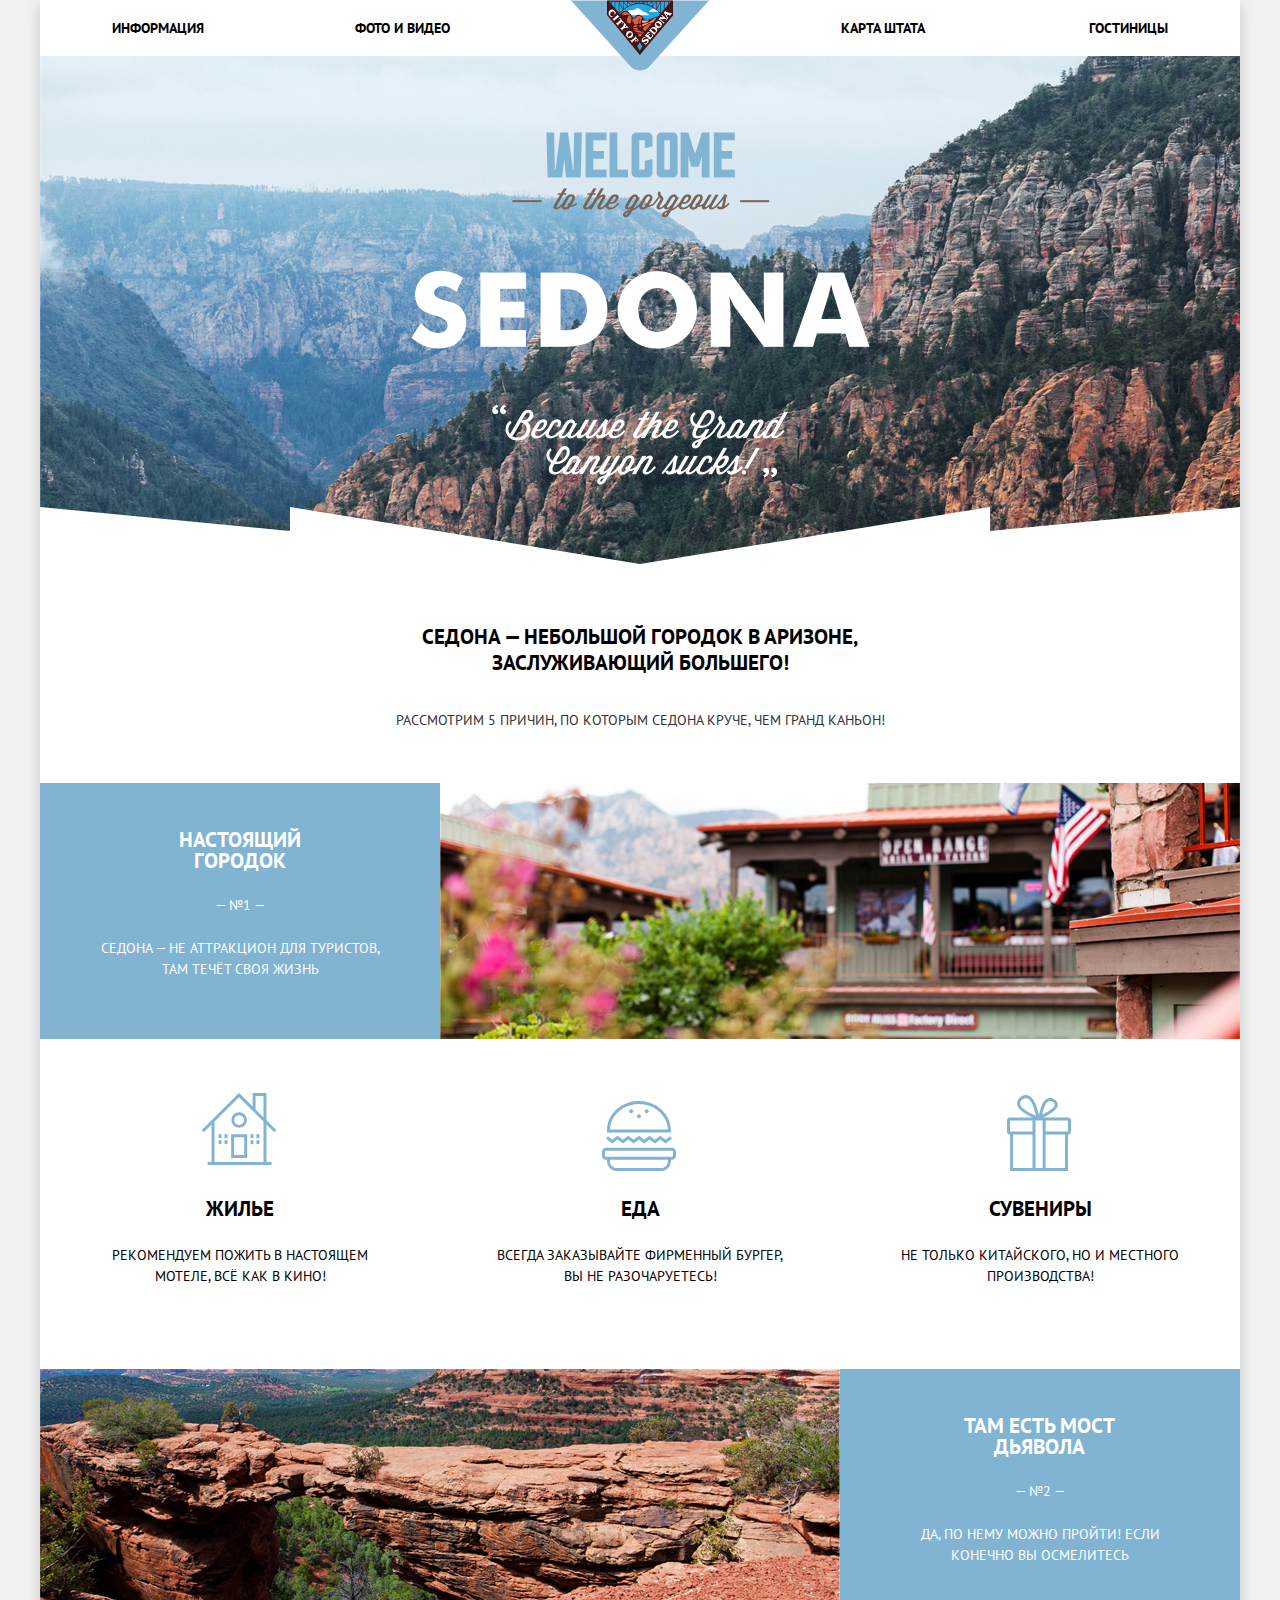
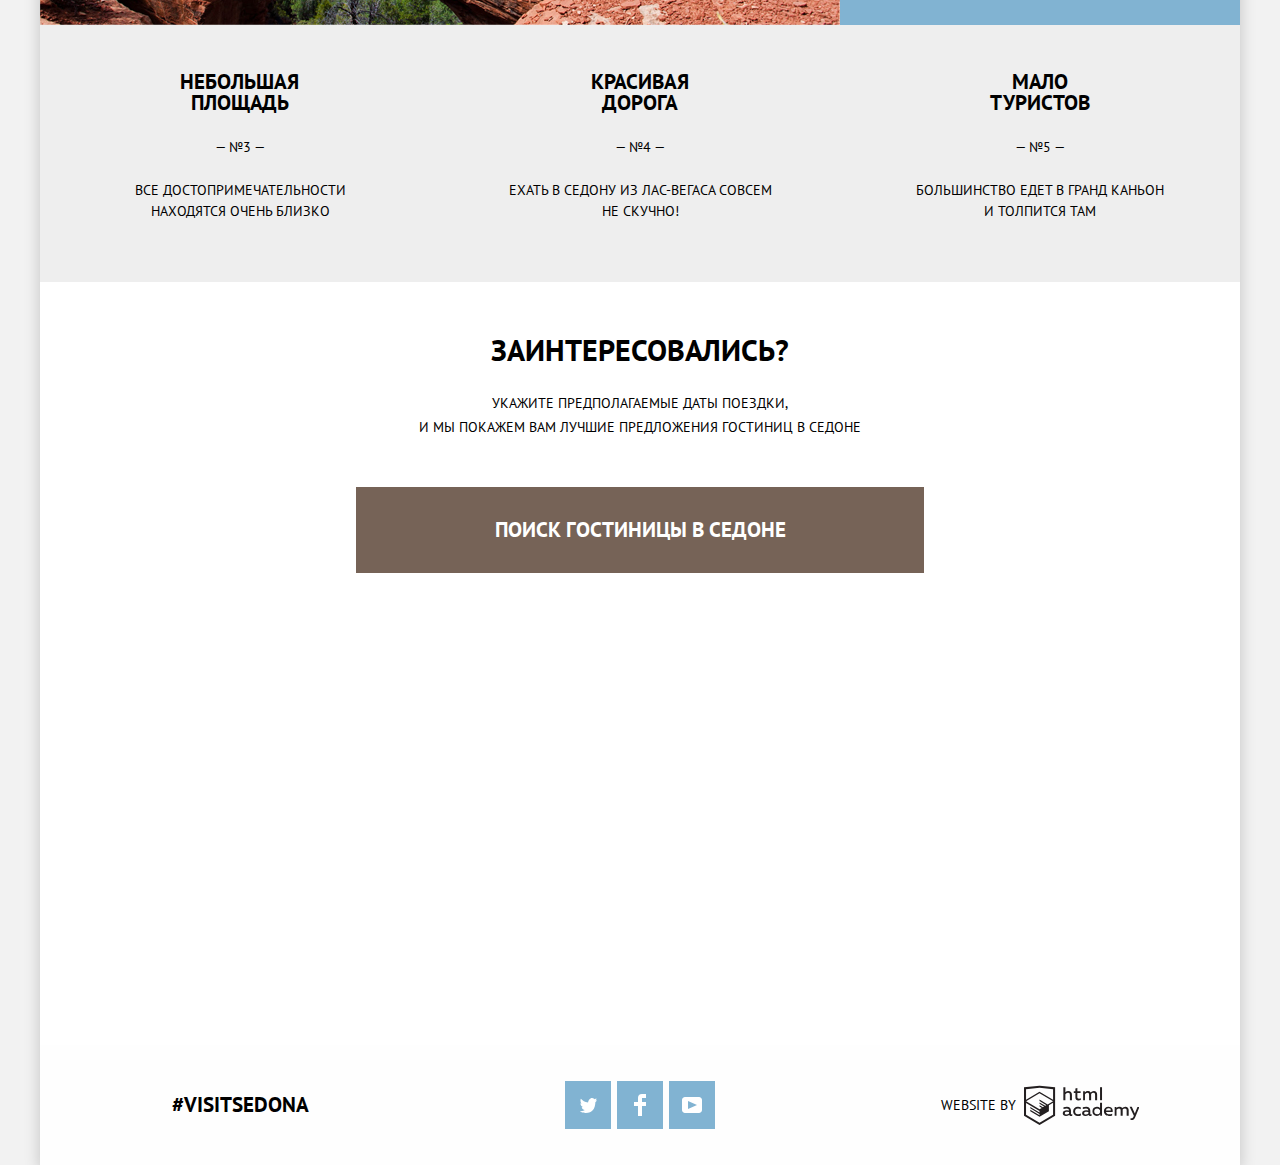
==== commit 0eb5e19b: "Проект готов" ====
--- a/index.html
+++ b/index.html
@@ -160,20 +160,20 @@
 			</section>
 			<section class="map-search">
 				<h2 class="visually-hidden">Поиск гостиницы на карте</h2>
-				<iframe src="https://www.google.com/maps/embed?pb=!1m18!1m12!1m3!1d838083.9099019407!2d-112.30347685642349!3d34.862124849240615!2m3!1f0!2f0!3f0!3m2!1i1024!2i768!4f13.1!3m3!1m2!1s0x872da132f942b00d%3A0x5548c523fa6c8efd!2z0KHQtdC00L7QvdCwLCDQkNGA0LjQt9C-0L3QsCA4NjMzNiwg0KHQqNCQ!5e0!3m2!1sru!2sby!4v1562440717030!5m2!1sru!2sby" width="1200" height="593" frameborder="0" style="border:0" allowfullscreen></iframe>
+				<iframe src="https://www.google.com/maps/embed?pb=!1m18!1m12!1m3!1d838083.9099019407!2d-112.30347685642349!3d34.862124849240615!2m3!1f0!2f0!3f0!3m2!1i1024!2i768!4f13.1!3m3!1m2!1s0x872da132f942b00d%3A0x5548c523fa6c8efd!2z0KHQtdC00L7QvdCwLCDQkNGA0LjQt9C-0L3QsCA4NjMzNiwg0KHQqNCQ!5e0!3m2!1sru!2sby!4v1562440717030!5m2!1sru!2sby" width="1200" height="584" style="border:0" allowfullscreen></iframe>
 			</section>
 		</main>
 		<footer class="main-footer">
 			<div class="visitsedona">#visitSEDONA
 			</div>
 			<ul class="footer-social">
-				<li><a class="social-button" href="#"><span class="visually-hidden">Твиттер</span><svg xmlns="http://www.w3.org/2000/svg" xmlns:xlink="http://www.w3.org/1999/xlink" width="17" height="15" viewBox="0 0 17 15"><path fill="#FFF" d="M10.95.144c1.685-.496 2.984.27 3.577 1.179.673-.231 1.331-.481 2.011-.708a2.345 2.345 0 0 1-.857 1.768c.685.17 1.304-.491 1.304-.491-.169 1-1.006 1.788-1.563 2.024-.231 6.75-3.175 11.217-10.077 11.082h-.446c-.41 0-4.164-.46-4.898-1.887 2.271.196 3.893-.422 4.693-1.177-.96-.3-2.679-.477-2.979-2.95.349.106.564.228 1.19.119C1.705 8.247.374 7.53.448 5.33c.285.328 1.067.536 1.34.472C1.085 5.561-.182 2.442.894.85c1.818 1.854 3.735 3.606 7.152 3.773C8.254 2.33 9.183.793 10.95.144z"/></svg></a></li>
-				<li><a class="social-button" href="#"><span class="visually-hidden">Фэйсбук</span><svg xmlns="http://www.w3.org/2000/svg" width="12" height="22" viewBox="0 0 12 22"><path fill="#FFF" d="M12 4V0H8a4 4 0 0 0-4 4v4H0v4h4v10h4V12h4V8H8V4h4z"/></svg></a></li>
-				<li><a class="social-button" href="#"><span class="visually-hidden">Ютуб</span><svg xmlns="http://www.w3.org/2000/svg" xmlns:xlink="http://www.w3.org/1999/xlink" width="20" height="16" viewBox="0 0 20 16"><path fill="#FFF" d="M17 0H3C1.35 0 0 1.35 0 3v10c0 1.65 1.35 3 3 3h14c1.65 0 3-1.35 3-3V3c0-1.65-1.35-3-3-3zM6.027 11.998V4.002L15.014 8l-8.987 3.998z"/></svg></a></li>
+				<li><a class="social-button" href="#"><span class="visually-hidden">Твиттер</span><svg xmlns="http://www.w3.org/2000/svg" xmlns:xlink="http://www.w3.org/1999/xlink" width="17" height="15" viewBox="0 0 17 15"><path d="M10.95.144c1.685-.496 2.984.27 3.577 1.179.673-.231 1.331-.481 2.011-.708a2.345 2.345 0 0 1-.857 1.768c.685.17 1.304-.491 1.304-.491-.169 1-1.006 1.788-1.563 2.024-.231 6.75-3.175 11.217-10.077 11.082h-.446c-.41 0-4.164-.46-4.898-1.887 2.271.196 3.893-.422 4.693-1.177-.96-.3-2.679-.477-2.979-2.95.349.106.564.228 1.19.119C1.705 8.247.374 7.53.448 5.33c.285.328 1.067.536 1.34.472C1.085 5.561-.182 2.442.894.85c1.818 1.854 3.735 3.606 7.152 3.773C8.254 2.33 9.183.793 10.95.144z"/></svg></a></li>
+				<li><a class="social-button" href="#"><span class="visually-hidden">Фэйсбук</span><svg xmlns="http://www.w3.org/2000/svg" width="12" height="22" viewBox="0 0 12 22"><path d="M12 4V0H8a4 4 0 0 0-4 4v4H0v4h4v10h4V12h4V8H8V4h4z"/></svg></a></li>
+				<li><a class="social-button" href="#"><span class="visually-hidden">Ютуб</span><svg xmlns="http://www.w3.org/2000/svg" xmlns:xlink="http://www.w3.org/1999/xlink" width="20" height="16" viewBox="0 0 20 16"><path d="M17 0H3C1.35 0 0 1.35 0 3v10c0 1.65 1.35 3 3 3h14c1.65 0 3-1.35 3-3V3c0-1.65-1.35-3-3-3zM6.027 11.998V4.002L15.014 8l-8.987 3.998z"/></svg></a></li>
 			</ul>
 			<div class="footer-copyright">
 				<p>Website by</p>
-				<a href="https://htmlacademy.ru/intensive/htmlcss"><svg data-name="Layer 1" xmlns="http://www.w3.org/2000/svg" width="115" height="41" viewBox="0 0 113 39"><title>logo-name</title><path d="M401.93,351.51a2.07,2.07,0,0,0,.58-0.11v1.4a3.41,3.41,0,0,1-1.24.22,1.75,1.75,0,0,1-1.75-1,5.08,5.08,0,0,1-3.3,1.13c-1.59,0-3.06-.87-3.06-2.68,0-2.24,2.08-2.93,3.9-2.93a11.63,11.63,0,0,1,2.28.26v-0.31c0-1.09-.8-1.86-2.3-1.86a7.79,7.79,0,0,0-3.15.67v-1.79a10.72,10.72,0,0,1,3.35-.58c2.48,0,4,1.18,4,3.83v3.14A0.57,0.57,0,0,0,401.93,351.51Zm-6.76-1.19a1.42,1.42,0,0,0,1.64,1.29,3.56,3.56,0,0,0,2.53-1V349.1a10.21,10.21,0,0,0-1.9-.22C396.34,348.89,395.17,349.23,395.17,350.33Z" transform="translate(-355.09 -323.29)"/><path d="M408.15,343.91a5.29,5.29,0,0,1,2.7.67v1.79a4.28,4.28,0,0,0-2.42-.73,2.89,2.89,0,1,0,0,5.76,5.26,5.26,0,0,0,2.55-.67v1.8a6.58,6.58,0,0,1-2.9.6,4.42,4.42,0,0,1-4.72-4.54A4.54,4.54,0,0,1,408.15,343.91Z" transform="translate(-355.09 -323.29)"/><path d="M420.93,351.51a2.07,2.07,0,0,0,.58-0.11v1.4a3.41,3.41,0,0,1-1.24.22,1.75,1.75,0,0,1-1.75-1,5.08,5.08,0,0,1-3.3,1.13c-1.59,0-3.06-.87-3.06-2.68,0-2.24,2.08-2.93,3.9-2.93a11.63,11.63,0,0,1,2.28.26v-0.31c0-1.09-.8-1.86-2.3-1.86a7.79,7.79,0,0,0-3.15.67v-1.79a10.72,10.72,0,0,1,3.35-.58c2.48,0,4,1.18,4,3.83v3.14A0.57,0.57,0,0,0,420.93,351.51Zm-6.76-1.19a1.42,1.42,0,0,0,1.64,1.29,3.56,3.56,0,0,0,2.53-1V349.1a10.21,10.21,0,0,0-1.9-.22C415.33,348.89,414.17,349.23,414.17,350.33Z" transform="translate(-355.09 -323.29)"/><path d="M431.76,340.14V352.9H430v-1.39a4.07,4.07,0,0,1-3.35,1.62,4.62,4.62,0,0,1,0-9.22,4,4,0,0,1,3.15,1.37v-5.14h2ZM427,345.62a2.9,2.9,0,0,0,0,5.8,3,3,0,0,0,2.79-1.84v-2.13A3.06,3.06,0,0,0,427,345.62Z" transform="translate(-355.09 -323.29)"/><path d="M438.08,343.91c3.48,0,4.68,2.81,4.12,5.34h-6.58c0.22,1.57,1.75,2.22,3.35,2.22a6.41,6.41,0,0,0,2.77-.62v1.68a7.5,7.5,0,0,1-3.14.6c-2.68,0-5-1.53-5-4.61A4.39,4.39,0,0,1,438.08,343.91Zm0.09,1.62a2.39,2.39,0,0,0-2.57,2.26h4.85A2.06,2.06,0,0,0,438.17,345.53Z" transform="translate(-355.09 -323.29)"/><path d="M444.19,352.9v-8.75h1.73v1.09a4,4,0,0,1,2.92-1.33,3,3,0,0,1,2.73,1.4,4.33,4.33,0,0,1,3.06-1.4,3.21,3.21,0,0,1,3.32,3.52v5.47h-2v-5.41a1.67,1.67,0,0,0-1.73-1.84,2.94,2.94,0,0,0-2.17,1.18c0,0.2,0,.4,0,0.6v5.47h-2v-5.41a1.67,1.67,0,0,0-1.73-1.84,3.11,3.11,0,0,0-2.32,1.35v5.91h-2Z" transform="translate(-355.09 -323.29)"/><path d="M466.56,344.15h2l-4.1,9.93c-0.95,2.28-2.19,3-3.52,3a5,5,0,0,1-1.15-.15v-1.66a3,3,0,0,0,.89.13c0.95,0,1.66-.67,2.17-2l0.18-.44-4.16-8.82H461l3,6.6Z" transform="translate(-355.09 -323.29)"/><path d="M395.75,324.82v5a4,4,0,0,1,2.83-1.2,3.41,3.41,0,0,1,3.61,3.57v5.41h-2v-5.16a1.9,1.9,0,0,0-2-2.1,3.08,3.08,0,0,0-2.44,1.46v5.8h-2V324.82h2Z" transform="translate(-355.09 -323.29)"/><path d="M407.52,325.71v3.12h3.17v1.71h-3.17v4c0,1.15.53,1.53,1.66,1.53a4.71,4.71,0,0,0,1.77-.35v1.68a7.14,7.14,0,0,1-2.35.38,2.68,2.68,0,0,1-3-2.88v-4.38H404v-1.71h1.57v-2.64Z" transform="translate(-355.09 -323.29)"/><path d="M413.19,337.58v-8.75h1.73v1.09a4,4,0,0,1,2.92-1.33,3,3,0,0,1,2.73,1.4,4.33,4.33,0,0,1,3.06-1.4,3.21,3.21,0,0,1,3.32,3.52v5.47h-2v-5.41a1.67,1.67,0,0,0-1.73-1.84,2.94,2.94,0,0,0-2.17,1.18c0,0.2,0,.4,0,0.6v5.47h-2v-5.41a1.67,1.67,0,0,0-1.73-1.84,3.11,3.11,0,0,0-2.32,1.35v5.91h-2Z" transform="translate(-355.09 -323.29)"/><rect x="74.72" y="1.52" width="1.95" height="12.76"/><path d="M370.53,323.31l-0.16,0-15.28,1.6v28L370.37,362l15.28-9.09v-28Zm13.12,28.45-13.28,7.9-13.28-7.9V340.28l13.22,7.87,0,1.43-9.07-5.4v1.38l9.11,5.47,0,1.46-9.1-5.42v1.38l9.11,5.47h0l9.19-5.5v-1.39h0v-4.52l4.1-2.45v11.67Zm0-13.16L380,340.74h0l-1.68,1-8-4.76v1.38l6.84,4.07-0.06,0-0.15.09-1,.57-5.64-3.36v1.38l4.45,2.65-1.05.7,0,0-3.36-2v1.38l2.21,1.3-2.25,1.35-13.16-7.82,13.17-7.92h0Zm0-1.39-13.35-7.87h0l-13.2,7.86v-10.5l13.28-1.39,13.28,1.39v10.51Z" transform="translate(-355.09 -323.29)"/></svg>
+				<a class="copyright" href="https://htmlacademy.ru/intensive/htmlcss"><svg data-name="Layer 1" xmlns="http://www.w3.org/2000/svg" width="115" height="41" viewBox="0 0 113 39"><title>logo-name</title><path d="M401.93,351.51a2.07,2.07,0,0,0,.58-0.11v1.4a3.41,3.41,0,0,1-1.24.22,1.75,1.75,0,0,1-1.75-1,5.08,5.08,0,0,1-3.3,1.13c-1.59,0-3.06-.87-3.06-2.68,0-2.24,2.08-2.93,3.9-2.93a11.63,11.63,0,0,1,2.28.26v-0.31c0-1.09-.8-1.86-2.3-1.86a7.79,7.79,0,0,0-3.15.67v-1.79a10.72,10.72,0,0,1,3.35-.58c2.48,0,4,1.18,4,3.83v3.14A0.57,0.57,0,0,0,401.93,351.51Zm-6.76-1.19a1.42,1.42,0,0,0,1.64,1.29,3.56,3.56,0,0,0,2.53-1V349.1a10.21,10.21,0,0,0-1.9-.22C396.34,348.89,395.17,349.23,395.17,350.33Z" transform="translate(-355.09 -323.29)"/><path d="M408.15,343.91a5.29,5.29,0,0,1,2.7.67v1.79a4.28,4.28,0,0,0-2.42-.73,2.89,2.89,0,1,0,0,5.76,5.26,5.26,0,0,0,2.55-.67v1.8a6.58,6.58,0,0,1-2.9.6,4.42,4.42,0,0,1-4.72-4.54A4.54,4.54,0,0,1,408.15,343.91Z" transform="translate(-355.09 -323.29)"/><path d="M420.93,351.51a2.07,2.07,0,0,0,.58-0.11v1.4a3.41,3.41,0,0,1-1.24.22,1.75,1.75,0,0,1-1.75-1,5.08,5.08,0,0,1-3.3,1.13c-1.59,0-3.06-.87-3.06-2.68,0-2.24,2.08-2.93,3.9-2.93a11.63,11.63,0,0,1,2.28.26v-0.31c0-1.09-.8-1.86-2.3-1.86a7.79,7.79,0,0,0-3.15.67v-1.79a10.72,10.72,0,0,1,3.35-.58c2.48,0,4,1.18,4,3.83v3.14A0.57,0.57,0,0,0,420.93,351.51Zm-6.76-1.19a1.42,1.42,0,0,0,1.64,1.29,3.56,3.56,0,0,0,2.53-1V349.1a10.21,10.21,0,0,0-1.9-.22C415.33,348.89,414.17,349.23,414.17,350.33Z" transform="translate(-355.09 -323.29)"/><path d="M431.76,340.14V352.9H430v-1.39a4.07,4.07,0,0,1-3.35,1.62,4.62,4.62,0,0,1,0-9.22,4,4,0,0,1,3.15,1.37v-5.14h2ZM427,345.62a2.9,2.9,0,0,0,0,5.8,3,3,0,0,0,2.79-1.84v-2.13A3.06,3.06,0,0,0,427,345.62Z" transform="translate(-355.09 -323.29)"/><path d="M438.08,343.91c3.48,0,4.68,2.81,4.12,5.34h-6.58c0.22,1.57,1.75,2.22,3.35,2.22a6.41,6.41,0,0,0,2.77-.62v1.68a7.5,7.5,0,0,1-3.14.6c-2.68,0-5-1.53-5-4.61A4.39,4.39,0,0,1,438.08,343.91Zm0.09,1.62a2.39,2.39,0,0,0-2.57,2.26h4.85A2.06,2.06,0,0,0,438.17,345.53Z" transform="translate(-355.09 -323.29)"/><path d="M444.19,352.9v-8.75h1.73v1.09a4,4,0,0,1,2.92-1.33,3,3,0,0,1,2.73,1.4,4.33,4.33,0,0,1,3.06-1.4,3.21,3.21,0,0,1,3.32,3.52v5.47h-2v-5.41a1.67,1.67,0,0,0-1.73-1.84,2.94,2.94,0,0,0-2.17,1.18c0,0.2,0,.4,0,0.6v5.47h-2v-5.41a1.67,1.67,0,0,0-1.73-1.84,3.11,3.11,0,0,0-2.32,1.35v5.91h-2Z" transform="translate(-355.09 -323.29)"/><path d="M466.56,344.15h2l-4.1,9.93c-0.95,2.28-2.19,3-3.52,3a5,5,0,0,1-1.15-.15v-1.66a3,3,0,0,0,.89.13c0.95,0,1.66-.67,2.17-2l0.18-.44-4.16-8.82H461l3,6.6Z" transform="translate(-355.09 -323.29)"/><path d="M395.75,324.82v5a4,4,0,0,1,2.83-1.2,3.41,3.41,0,0,1,3.61,3.57v5.41h-2v-5.16a1.9,1.9,0,0,0-2-2.1,3.08,3.08,0,0,0-2.44,1.46v5.8h-2V324.82h2Z" transform="translate(-355.09 -323.29)"/><path d="M407.52,325.71v3.12h3.17v1.71h-3.17v4c0,1.15.53,1.53,1.66,1.53a4.71,4.71,0,0,0,1.77-.35v1.68a7.14,7.14,0,0,1-2.35.38,2.68,2.68,0,0,1-3-2.88v-4.38H404v-1.71h1.57v-2.64Z" transform="translate(-355.09 -323.29)"/><path d="M413.19,337.58v-8.75h1.73v1.09a4,4,0,0,1,2.92-1.33,3,3,0,0,1,2.73,1.4,4.33,4.33,0,0,1,3.06-1.4,3.21,3.21,0,0,1,3.32,3.52v5.47h-2v-5.41a1.67,1.67,0,0,0-1.73-1.84,2.94,2.94,0,0,0-2.17,1.18c0,0.2,0,.4,0,0.6v5.47h-2v-5.41a1.67,1.67,0,0,0-1.73-1.84,3.11,3.11,0,0,0-2.32,1.35v5.91h-2Z" transform="translate(-355.09 -323.29)"/><rect x="74.72" y="1.52" width="1.95" height="12.76"/><path d="M370.53,323.31l-0.16,0-15.28,1.6v28L370.37,362l15.28-9.09v-28Zm13.12,28.45-13.28,7.9-13.28-7.9V340.28l13.22,7.87,0,1.43-9.07-5.4v1.38l9.11,5.47,0,1.46-9.1-5.42v1.38l9.11,5.47h0l9.19-5.5v-1.39h0v-4.52l4.1-2.45v11.67Zm0-13.16L380,340.74h0l-1.68,1-8-4.76v1.38l6.84,4.07-0.06,0-0.15.09-1,.57-5.64-3.36v1.38l4.45,2.65-1.05.7,0,0-3.36-2v1.38l2.21,1.3-2.25,1.35-13.16-7.82,13.17-7.92h0Zm0-1.39-13.35-7.87h0l-13.2,7.86v-10.5l13.28-1.39,13.28,1.39v10.51Z" transform="translate(-355.09 -323.29)"/></svg>
 				</a>
 			</div>
 		</footer>
--- a/css/style.min.css
+++ b/css/style.min.css
@@ -1 +1 @@
-@keyframes bounce{0%{transform:translate(-50%,-100%)}to{transform:translate(-50%,0%)}}body{font-family:"PT Sans",Arial,sans-serif;font-size:14px;line-height:26px;font-weight:700;color:#000;text-transform:uppercase;background-color:#f2f2f2}.wrapper{padding:0;width:1200px;margin:0 auto;background-color:rgba(188,188,188,.7);background:url(../img/background-photo.jpg) no-repeat top;background-color:#fff;box-shadow:0 5px 15px 0 rgba(0,1,1,.2)}a{text-decoration:none;padding:0;margin:0}img{max-width:100%}.visually-hidden:not(:focus):not(:active),input[type=checkbox].visually-hidden,input[type=radio].visually-hidden{position:absolute;width:1px;height:1px;margin:-1px;border:0;padding:0;white-space:nowrap;clip-path:inset(100%);clip:rect(0 0 0 0);overflow:hidden}.wrapper-inner-page{padding:0;width:1200px;margin:0 auto;background-color:#fff;box-shadow:0 5px 15px 0 rgba(0,1,1,.2)}.background-wrap{background-color:rgba(116,116,116,.5);background:url(../img/filter-background.jpg) no-repeat top}.main-navigation{position:relative;display:flex;flex-direction:column;max-width:1200px;background-color:#fff}.main-navigation,.main-navigation a{padding:0;margin:0}.site-navigation{display:flex;flex-direction:row;flex-wrap:wrap;justify-content:space-between;padding:0;margin:0 72px;list-style:none}.site-navigation li{display:flex;width:20%}.site-navigation li:nth-child(3),.site-navigation li:nth-child(4){justify-content:flex-end}.site-navigation li:nth-child(1),.site-navigation li:nth-child(2){justify-content:flex-start}.site-navigation li:nth-child(1){margin-right:3%}.site-navigation li:nth-child(2){margin-right:7%}.site-navigation li:nth-child(3){margin-left:7%}.site-navigation li:nth-child(4){margin-left:3%}.site-navigation-current{color:#766357;padding-top:15px;padding-bottom:15px}.site-navigation a{display:block;color:#000;margin:0;padding:15px 0}.site-navigation a:hover{color:#81b3d2}.site-navigation a:focus{color:#766357}.site-navigation a:active{color:#000;opacity:.3}.main-header-logo{position:absolute;left:50%;transform:translateX(-50%)}.welcome{display:flex;justify-content:center;margin-top:76px;padding-bottom:79px;background-color:#dceaf3;background:url(../img/polygon.svg) no-repeat bottom}.welcom img{background-color:rgba(188,188,188,.5)}.welcome-title{display:flex;justify-content:space-around}.sedona-reasons{display:flex;flex-direction:column;padding-top:60px;text-align:center;background-color:#fff}.sedona{font-size:21px;margin:0 0 31px;padding-right:312px;padding-left:312px}.five-reasons{color:#333;font-weight:400;margin:0 0 50px}.reasons{line-height:21px;font-weight:400;text-align:center;margin:0;padding:0}.reason-1,.reason-2,.reasons-list,.recommendations-list{display:flex;flex-direction:row;flex-wrap:wrap;padding:0;margin:0}.reasons-list{position:relative;z-index:1;list-style:none}.reasons-list h3,.recommendations-list h3{font-size:21px;font-weight:700;padding:0;margin:0}.reason-1,.reason-2,.recommendations-list{color:#fff;background-color:#81b3d2}.recommendations-list{justify-content:space-between;padding:0 0 82px;color:#000;background-color:#fff}.recommendation{display:flex;flex-direction:column;align-content:flex-start;margin-top:159px;width:304px;padding-left:48px;padding-right:48px}.recommendation p{margin:0;padding:0}.recommendation h3{position:relative;padding-bottom:26px}.recommendation-1 h3::before,.recommendation-2 h3::before,.recommendation-3 h3::before{content:"";position:absolute;top:-109px;left:114px;width:74px;height:76px;background-color:#fff;background-image:url(../img/icon-1.svg);background-repeat:no-repeat;background-position:bottom}.recommendation-2 h3::before,.recommendation-3 h3::before{top:-103px;background-image:url(../img/icon-2.svg)}.recommendation-3 h3::before{background-image:url(../img/icon-3.svg)}.reason-3,.reason-4,.reason-5{background-color:#eee;padding-bottom:38px}.reason-wrapper{width:304px;padding-top:46px;padding-left:48px;padding-right:48px}.reason-wrapper h3{margin:0;padding:0 77px 24px 76px}.reason-wrapper p,.search{margin:0;padding:0 0 22px}.reason-1 img,.reason-2 img{width:800px;height:256px}.search{position:relative;display:flex;flex-direction:column;min-height:291px;padding:0}.interested-block{position:relative;z-index:1;width:100%;margin:0 auto;text-align:center;padding-top:50px;background-color:#fff}.interested{font-size:30px;line-height:36px;font-weight:700;margin:0;padding:0 0 23px}.date{font-weight:400;line-height:24px;margin:0;padding:0 0 48px}.button-search-hotels{display:flex;justify-content:center;align-items:center;width:568px;height:86px;border:0;padding:0;margin:0 auto}.form-search-hotels{display:flex;flex-direction:row;flex-wrap:wrap;overflow:hidden;position:absolute;left:50%;transform:translateX(-50%);top:100%;justify-content:space-between;background-color:#fff;background-clip:padding-box;margin:0 auto 78px;box-shadow:0 7px 15px 0 rgba(0,1,1,.15);display:none;animation-name:bounce;animation-duration:1s;width:458px;padding:55px}.form-show{display:flex}.map-search img{display:block;padding:0;margin:0}.input-wrapper,.input-wrapper label{display:flex;flex-direction:row;padding:0}.input-wrapper{flex-wrap:wrap;width:100%;justify-content:space-between;position:relative;margin:0 0 29px}.input-wrapper label{align-items:center;margin:0}.input-wrapper input{box-sizing:border-box;width:346px;padding:6px 229px 6px 12px;border:0;outline:0;font:inherit;text-transform:uppercase;background-color:#f2f2f2}.input-wrapper input:hover{background-color:#ebebeb}.input-wrapper input:focus{background-color:#fff;outline:2px solid #e5e5e5}::-webkit-input-placeholder{color:#000}:-moz-placeholder,::-moz-placeholder{color:#000}:-ms-input-placeholder{color:#000}.calendar{position:absolute;right:9px;top:8px;fill:#cacaca;border:0;margin:0;padding:0;background-color:#f2f2f2}.calendar:hover,.icon-up-down-dir a:hover path{fill:#000}.calendar:active,.footer-copyright svg:hover,.icon-up-down-dir a:active path{fill:#81b3d2}.namber-wrap{display:flex;flex-direction:row;flex-wrap:wrap;width:50%;align-items:center;justify-content:flex-end;height:40px}.button-minus,.button-plus,.namber-of{padding:0;border:0;width:38px;height:38px;font-weight:700;background-color:#f2f2f2}.namber-of{display:block;text-align:center;outline:0}.button-minus,.button-plus{display:flex;flex-direction:row;justify-content:center;align-items:center;margin:0;font-size:24px;color:#a9a9a9}.button-minus:hover,.button-plus:hover{color:#000}.button-minus:active,.button-plus:active{color:#81b3d2}.number-adults,.number-children{display:flex;flex-direction:row;flex-wrap:wrap;padding:0}.number-adults{margin:0 3px 0 40px}.number-children{margin:0 0 0 27px}.button-search{justify-content:space-around;width:100%;height:58px;border:0;padding:0;margin:54px 0 0}.button-search,.button-search-hotels{font-size:21px;line-height:26px;font-weight:700;text-transform:uppercase;color:#fff}.button-search-hotels{background-color:#766357}.button-search{background-color:#81b3d2}.button-reservation:hover,.button-search-hotels:hover{background-color:#604e43}.button-reservation:active,.button-search-hotels:active{color:rgba(255,255,255,.3);background-color:#503e33}.main-footer{position:relative;display:flex;flex-direction:row;justify-content:flex-start;z-index:1;align-items:center;margin:-120px 0 0;padding:36px 0;color:#000;background:url(../img/background-footer.png) no-repeat bottom}.hotels-name,.visitsedona{font-size:21px;line-height:26px;font-weight:700;color:#000}.hotels-name h3{margin:0;padding:0}.visitsedona{text-align:center;flex-basis:400px}.footer-social,.social-button{display:flex;justify-content:center}.footer-social{flex-direction:row;flex-wrap:wrap;flex-basis:400px;margin:0;padding:0;list-style:none}.social-button{align-items:center;width:46px;height:48px;background-color:#81b3d2;text-decoration:none}.footer-social li:not(:last-of-type){margin-right:6px}.button-more:hover,.button-search:hover,.social-button:focus,.social-button:hover{background-color:#669ec0}.button-more:active,.button-search:active,.social-button:active{color:#88b6d1}.social-button:focus path{fill:#88b6d1}.footer-copyright{display:flex;flex-direction:row;flex-wrap:wrap;justify-content:center;align-items:center;flex-basis:400px;margin:0;padding:0;font-size:14px;line-height:26px;font-weight:400}.footer-copyright a,.footer-copyright p{display:block;padding:0;margin:auto 8px auto 0}.footer-copyright a{margin:0}.footer-copyright svg{fill:#231f20}.footer-copyright svg:active{fill:#bdbbbc}.hotels,.hotels-list li{border-bottom:solid 1px #e5e5e5}.filter ul,.hotels-name p{margin:0;padding:0;color:#333}.hotels-name:hover{color:#81b3d2}.hotels-name:active{color:rgba(0,0,0,.3)}.star{display:flex;justify-content:flex-end;height:17px;background-image:url(../img/star.svg);background-repeat:space}.two-star{width:42px}.three-star{width:66px}.four-star{width:89px}.hotels-list{display:flex;flex-direction:column;list-style:none;margin:0;padding:0 0 120px;background-color:#fff}.hotels-list li{min-height:150px;display:flex;flex-direction:row;align-items:center;margin:0;padding:0 72px;overflow:auto}.button-more,.button-reservation{width:110px;padding:0;border:0;margin:0 6px 0 0;text-align:center;font-weight:700;color:#fff;background-color:#81b3d2}.button-reservation{width:142px;height:27px;margin:0;font-size:14px;line-height:26px;background-color:#766357}.rating{display:flex;flex-direction:column;align-items:center;width:112px;height:28px;padding:0;margin:0;background-color:#f2f2f2;color:#666}.filters{width:100%;margin-top:77px}.filter{display:flex;flex-direction:row;padding:0;margin:0 72px}.filter ul{list-style:none;font-size:14px;line-height:21px;color:#fff}.filter fieldset{padding:0;margin:-49px 4% 0 0;border:0;width:20%}.filter-option{margin:0 0 25px;padding:0 0 0 42px;font-weight:400}.filter-option label{position:relative;display:block;cursor:pointer;user-select:none;margin:0}.filter-input-checkbox+label::before{content:"";position:absolute;left:-41px;top:-2px;width:23px;height:23px;background-image:url(../img/checkbox-off.svg);background-repeat:no-repeat;background-position:0 0}.filter-input-checkbox:checked+label::before{content:"";position:absolute;width:26px;height:23px;left:-41px;top:-2px;background-image:url(../img/checkbox-on.svg);background-repeat:no-repeat;background-position:0 0}.filter-input-checkbox:disabled+label::before{background-image:url(../img/checkbox-off-dis.svg)}.filter-input-checkbox:checked:disabled+label::before{background-image:url(../img/checkbox-on-dis.svg)}.filter-input-checkbox:checked:disabled:focus+label::before,.filter-input-checkbox:checked:focus+label::before,.filter-input-checkbox:disabled:focus+label::before,.filter-input-checkbox:focus+label::before{outline:2px solid #3e93ff}.filter legend{margin:0 0 26px;font-size:16px;line-height:21px;color:#fff}.filter-range{width:30%;margin-top:-49px;margin-bottom:32px;margin-left:22%;color:#fff;text-transform:uppercase}.filter-range-title{margin-bottom:9px;font-weight:600;font-size:16px;line-height:21px}.price-controls{position:relative;height:33px;margin-bottom:20px;font-size:0;border:2px solid #fff;border-radius:2px}.price-controls::after{content:"";position:absolute;top:50%;left:50%;width:2px;height:22px;background:#fff;transform:translate(-50%,-50%)}.price-controls label{display:inline-block;vertical-align:middle;font-size:14px;line-height:21px;cursor:pointer}.price-controls .max-price,.price-controls .min-price{width:92px;padding-top:5px;font-size:14px;line-height:21px;font-weight:400}.price-controls .min-price{padding-left:65px}.price-controls .max-price{padding-left:54px}.price-controls input{width:50px;margin:0;color:inherit;font:inherit;background:0 0;border:0}.range-controls{position:relative;margin-bottom:32px}.range-controls .scale{height:2px;background:rgba(255,255,255,.3)}.range-controls .bar{width:80%;height:2px;background:#fff}.range-toggle{position:absolute;top:-9px;width:4px;height:4px;background:#ababab;border:8px solid #fff;border-radius:50%;box-shadow:0 2px 1px 0 rgba(0,1,1,.2);cursor:pointer}.range-toggle:hover{border:9px solid #fff;top:-10px;margin-left:-1px}.range-toggle-min{left:0}.range-toggle-max{left:80%}.btn-transparent{display:block;margin:0 96px 0 85px;padding:6px 34px;font-size:14px;line-height:21px;color:#fff;text-transform:uppercase;background:0 0;border:2px solid #fff;border-radius:2px;cursor:pointer}.btn-transparent:hover{color:#000;background:#fff}.results{flex-wrap:wrap;justify-content:space-between;position:relative;padding:30px 72px;background-color:#fff;border-bottom:solid 1px #e5e5e5}.found-wrap,.results,.results .sorting{display:flex;flex-direction:row}.found-wrap{align-items:baseline}.results h3{font-size:21px;line-height:26px;margin:0}.results h4,.sort-by a{font-size:12px;line-height:18px;font-weight:400;margin:0}.results h4{margin-right:6px}.results .sorting{flex-wrap:wrap;padding:0;margin:0}.found,.sorting{padding:0;list-style:none}.found{width:59px;font-size:21px;line-height:26px;margin:0 0 0 6px}.sorting{display:flex;margin:0;font-size:12px;line-height:18px;font-weight:400}.sort-by a{margin-left:33px;color:#cacaca;border-bottom:1px dotted #81b3d2}.sort-by a:hover{color:#81b3d2;border-bottom:1px dashed #81b3d2}.sort-by a:focus{color:#81b3d2;border-bottom:0;outline:0}.sort-by a:active{color:#000;border-bottom:0}.icon-dir{display:flex;padding:0;margin:0;list-style:none}.icon-dir li{display:flex;padding:0;margin:0 0 0 12px}.icon-up-down-dir a path{fill:#cacaca}.icon-up-down-dir a:focus path{fill:#81b3d2}.hotel-info,.preview{min-height:90px;padding:0}.preview{display:block;min-width:135px;border:0;margin:0}.hotel-info{display:flex;flex-direction:column;flex-grow:1;justify-content:space-between;margin:0 0 0 30px;font-weight:400;height:1px}.hotel-info h3,.hotel-info p{padding:0 0 8px;margin:-5px 0 0}.hotel-info p{line-height:21px}.type-price p{text-align:left;margin-right:6px;width:110px}.type-price{padding:0;margin:0}.button-block,.type-price{display:flex;flex-direction:row;flex-wrap:wrap}.hotel-rating{min-height:90px;display:flex;flex-direction:column;justify-content:space-between;align-items:flex-end;font-weight:400;padding:0;margin:0;height:1px}+@keyframes bounce{0%{transform:translate(-50%,-100%)}to{transform:translate(-50%,0%)}}body{font-family:"PT Sans",Arial,sans-serif;font-size:14px;line-height:26px;font-weight:700;color:#000;text-transform:uppercase;background-color:#f2f2f2}.wrapper{padding:0;width:1200px;margin:0 auto;background-color:rgba(188,188,188,.7);background:url(../img/background-photo.jpg) no-repeat top;background-color:#fff;box-shadow:0 5px 15px 0 rgba(0,1,1,.2)}a{text-decoration:none;padding:0;margin:0}img{max-width:100%}.visually-hidden:not(:focus):not(:active),input[type=checkbox].visually-hidden,input[type=radio].visually-hidden{position:absolute;width:1px;height:1px;margin:-1px;border:0;padding:0;white-space:nowrap;clip-path:inset(100%);clip:rect(0 0 0 0);overflow:hidden}.wrapper-inner-page{padding:0;width:1200px;margin:0 auto;background-color:#fff;box-shadow:0 5px 15px 0 rgba(0,1,1,.2)}.background-wrap{background-color:rgba(116,116,116,.5);background:url(../img/filter-background.jpg) no-repeat top}.main-navigation{position:relative;display:flex;flex-direction:column;max-width:1200px;background-color:#fff}.main-navigation,.main-navigation a{padding:0;margin:0}.site-navigation{display:flex;flex-direction:row;flex-wrap:wrap;justify-content:space-between;padding:0;margin:0 72px;list-style:none}.site-navigation li{display:flex;width:20%}.site-navigation li:nth-child(3),.site-navigation li:nth-child(4){justify-content:flex-end}.site-navigation li:nth-child(1),.site-navigation li:nth-child(2){justify-content:flex-start}.site-navigation li:nth-child(1){margin-right:3%}.site-navigation li:nth-child(2){margin-right:7%}.site-navigation li:nth-child(3){margin-left:7%}.site-navigation li:nth-child(4){margin-left:3%}.site-navigation-current{color:#766357;padding-top:15px;padding-bottom:15px}.site-navigation a{display:block;color:#000;margin:0;padding:15px 0}.site-navigation a:hover{color:#81b3d2}.site-navigation a:focus{color:#766357}.site-navigation a:active{color:#000;opacity:.3}.main-header-logo{position:absolute;left:50%;transform:translateX(-50%)}.welcome{display:flex;justify-content:center;margin-top:76px;padding-bottom:79px;background-color:#dceaf3;background:url(../img/polygon.svg) no-repeat bottom}.welcom img{background-color:rgba(188,188,188,.5)}.welcome-title{display:flex;justify-content:space-around}.sedona-reasons{display:flex;flex-direction:column;padding-top:60px;text-align:center;background-color:#fff}.sedona{font-size:21px;margin:0 0 31px;padding-right:312px;padding-left:312px}.five-reasons{color:#333;font-weight:400;margin:0 0 50px}.reasons{line-height:21px;font-weight:400;text-align:center;margin:0;padding:0}.reason-1,.reason-2,.reasons-list,.recommendations-list{display:flex;flex-direction:row;flex-wrap:wrap;padding:0;margin:0}.reasons-list{position:relative;z-index:1;list-style:none}.reasons-list h3,.recommendations-list h3{font-size:21px;font-weight:700;padding:0;margin:0}.reason-1,.reason-2,.recommendations-list{color:#fff;background-color:#81b3d2}.recommendations-list{justify-content:space-between;padding:0 0 82px;color:#000;background-color:#fff}.recommendation{display:flex;flex-direction:column;align-content:flex-start;margin-top:159px;width:304px;padding-left:48px;padding-right:48px}.recommendation p{margin:0;padding:0}.recommendation h3{position:relative;padding-bottom:26px}.recommendation-1 h3::before,.recommendation-2 h3::before,.recommendation-3 h3::before{content:"";position:absolute;top:-109px;left:114px;width:74px;height:76px;background-color:#fff;background-image:url(../img/icon-1.svg);background-repeat:no-repeat;background-position:bottom}.recommendation-2 h3::before,.recommendation-3 h3::before{top:-103px;background-image:url(../img/icon-2.svg)}.recommendation-3 h3::before{background-image:url(../img/icon-3.svg)}.reason-3,.reason-4,.reason-5{background-color:#eee;padding-bottom:38px}.reason-wrapper{width:304px;padding-top:46px;padding-left:48px;padding-right:48px}.reason-wrapper h3{margin:0;padding:0 77px 24px 76px}.reason-wrapper p,.search{margin:0;padding:0 0 22px}.reason-1 img,.reason-2 img{width:800px;height:256px}.search{position:relative;display:flex;flex-direction:column;min-height:291px;padding:0}.interested-block{position:relative;z-index:1;width:100%;margin:0 auto;text-align:center;padding-top:50px;background-color:#fff}.interested{font-size:30px;line-height:36px;font-weight:700;margin:0;padding:0 0 23px}.date{font-weight:400;line-height:24px;margin:0;padding:0 0 48px}.button-search-hotels{display:flex;justify-content:center;align-items:center;width:568px;height:86px;border:0;padding:0;margin:0 auto}.form-search-hotels{display:flex;flex-direction:row;flex-wrap:wrap;overflow:hidden;position:absolute;left:50%;transform:translateX(-50%);top:100%;justify-content:space-between;background-color:#fff;background-clip:padding-box;margin:0 auto 78px;box-shadow:0 7px 15px 0 rgba(0,1,1,.15);display:none;animation-name:bounce;animation-duration:1s;width:458px;padding:55px}.form-show{display:flex}.map-search img{display:block;padding:0;margin:0}.input-wrapper,.input-wrapper label{display:flex;flex-direction:row;padding:0}.input-wrapper{flex-wrap:wrap;justify-content:space-between;position:relative;width:458px;margin:0 0 29px}.input-wrapper label{align-items:center;width:112px;margin:0}.input-wrapper input{display:flex;box-sizing:border-box;width:346px;min-height:38px;padding:6px 229px 6px 12px;border:0;outline:0;font:inherit;text-transform:uppercase;background-color:#f2f2f2}.input-wrapper input:hover{background-color:#ebebeb}.input-wrapper input:focus{background-color:#fff;outline:2px solid #e5e5e5}::-webkit-input-placeholder{color:#000}:-moz-placeholder,::-moz-placeholder{color:#000}:-ms-input-placeholder{color:#000}.calendar{position:absolute;right:9px;top:8px;fill:#cacaca;border:0;margin:0;padding:0;background-color:#f2f2f2;outline:0}.calendar:hover{fill:#000}.calendar:active{fill:#81b3d2}.namber-wrap{display:flex;flex-direction:row;flex-wrap:wrap;width:50%;align-items:center;justify-content:flex-end;height:40px}.button-minus,.button-plus,.namber-of{padding:0;border:0;width:38px;height:38px;font-weight:700;background-color:#f2f2f2}.namber-of{display:block;text-align:center;outline:0}.button-minus,.button-plus{display:flex;flex-direction:row;justify-content:center;align-items:center;margin:0;font-size:24px;color:#a9a9a9}.button-minus:hover,.button-plus:hover{color:#000}.button-minus:active,.button-plus:active{color:#81b3d2}.number-adults,.number-children{display:flex;flex-direction:row;flex-wrap:wrap;padding:0}.number-adults{margin:0 3px 0 40px}.number-children{margin:0 0 0 27px}.button-search{justify-content:space-around;width:100%;height:58px;border:0;padding:0;margin:54px 0 0;outline:0}.button-search,.button-search-hotels{font-size:21px;line-height:26px;font-weight:700;text-transform:uppercase;color:#fff}.button-search-hotels{background-color:#766357}.button-search{background-color:#81b3d2}.button-reservation:hover,.button-search-hotels:hover{background-color:#604e43}.button-reservation:active,.button-search-hotels:active{color:rgba(255,255,255,.3);background-color:#503e33}.main-footer{position:relative;display:flex;flex-direction:row;justify-content:flex-start;z-index:1;align-items:center;margin:-120px 0 0;padding:36px 0;color:#000;background:url(../img/background-footer.png) no-repeat bottom}.hotels-name,.visitsedona{font-size:21px;line-height:26px;font-weight:700;color:#000}.hotels-name h3{margin:0;padding:0}.visitsedona{text-align:center;flex-basis:400px}.footer-social,.social-button{display:flex;justify-content:center}.footer-social{flex-direction:row;flex-wrap:wrap;flex-basis:400px;margin:0;padding:0;list-style:none}.social-button{align-items:center;width:46px;height:48px;outline:0;background-color:#81b3d2;text-decoration:none}.footer-social li:not(:last-of-type){margin-right:6px}.button-more:hover,.button-search:hover,.social-button:focus,.social-button:hover{background-color:#669ec0}.button-more:active,.button-search:active{color:#88b6d1}.social-button svg{fill:#fff}.social-button:active svg{fill:#88b6d1}.social-button:focus svg{fill:#88b6d1}.footer-copyright{display:flex;flex-direction:row;flex-wrap:wrap;min-height:41px;justify-content:center;align-items:center;flex-basis:400px;margin:0;padding:0;font-size:14px;line-height:26px;font-weight:400}.copyright,.footer-copyright p{display:block;padding:0;margin:auto 8px auto 0}.copyright{margin:0}.footer-copyright svg{display:block;fill:#231f20}.footer-copyright svg:hover{fill:#81b3d2}.footer-copyright svg:active{fill:#bdbbbc}.hotels,.hotels-list li{border-bottom:solid 1px #e5e5e5}.filter ul,.hotels-name p{margin:0;padding:0;color:#333}.hotels-name:hover{color:#81b3d2}.hotels-name:active{color:rgba(0,0,0,.3)}.star{display:flex;justify-content:flex-end;height:17px;background-image:url(../img/star.svg);background-repeat:space}.two-star{width:42px}.three-star{width:66px}.four-star{width:89px}.hotels-list{display:flex;flex-direction:column;list-style:none;margin:0;padding:0 0 120px;background-color:#fff}.hotels-list li{min-height:150px;display:flex;flex-direction:row;align-items:center;margin:0;padding:0 72px;overflow:auto}.button-more,.button-reservation{width:110px;padding:0;border:0;margin:0 6px 0 0;text-align:center;font-weight:700;color:#fff;background-color:#81b3d2}.button-reservation{width:142px;height:27px;margin:0;font-size:14px;line-height:26px;background-color:#766357}.rating{display:flex;flex-direction:column;align-items:center;width:112px;height:28px;padding:0;margin:0;background-color:#f2f2f2;color:#666}.filters{width:100%;margin-top:77px}.filter{display:flex;flex-direction:row;padding:0;margin:0 72px}.filter ul{list-style:none;font-size:14px;line-height:21px;color:#fff}.filter fieldset{padding:0;margin:-49px 4% 0 0;border:0;width:20%}.filter-option{margin:0 0 25px;padding:0 0 0 42px;font-weight:400}.filter-option label{position:relative;display:block;cursor:pointer;user-select:none;margin:0}.filter-input-checkbox+label::before{content:"";position:absolute;left:-41px;top:-2px;width:23px;height:23px;background-image:url(../img/checkbox-off.svg);background-repeat:no-repeat;background-position:0 0}.filter-input-checkbox:checked+label::before{content:"";position:absolute;left:-41px;top:-2px;width:26px;height:23px;background-image:url(../img/checkbox-on.svg);background-repeat:no-repeat;background-position:0 0}.filter-input-checkbox:disabled+label::before{background-image:url(../img/checkbox-off-dis.svg)}.filter-input-checkbox:checked:disabled+label::before{background-image:url(../img/checkbox-on-dis.svg)}.filter-input-checkbox:checked:disabled:focus+label::before,.filter-input-checkbox:checked:focus+label::before,.filter-input-checkbox:disabled:focus+label::before,.filter-input-checkbox:focus+label::before{outline:2px solid #3e93ff}.filter legend{margin:0 0 26px;font-size:16px;line-height:21px;color:#fff}.filter-range{width:30%;margin-top:-49px;margin-bottom:32px;margin-left:22%;color:#fff;text-transform:uppercase}.filter-range-title{margin-bottom:9px;font-weight:600;font-size:16px;line-height:21px}.price-controls{position:relative;height:33px;margin-bottom:20px;font-size:0;border:2px solid #fff;border-radius:2px}.price-controls::after{content:"";position:absolute;top:50%;left:50%;width:2px;height:22px;background:#fff;transform:translate(-50%,-50%)}.price-controls label{display:inline-block;vertical-align:middle;font-size:14px;line-height:21px;cursor:pointer}.price-controls .max-price,.price-controls .min-price{width:92px;padding-top:5px;font-size:14px;line-height:21px;font-weight:400}.price-controls .min-price{padding-left:65px}.price-controls .max-price{padding-left:54px}.price-controls input{width:50px;margin:0;color:inherit;font:inherit;background:0 0;border:0}.range-controls{position:relative;margin-bottom:32px}.range-controls .scale{height:2px;background:rgba(255,255,255,.3)}.range-controls .bar{width:80%;height:2px;background:#fff}.range-toggle{position:absolute;top:-9px;width:4px;height:4px;background:#ababab;border:8px solid #fff;border-radius:50%;box-shadow:0 2px 1px 0 rgba(0,1,1,.2);cursor:pointer}.range-toggle:hover{border:9px solid #fff;top:-10px;margin-left:-1px}.range-toggle-min{left:0}.range-toggle-max{left:80%}.btn-transparent{display:block;margin:0 96px 0 85px;padding:6px 34px;font-size:14px;line-height:21px;color:#fff;text-transform:uppercase;background:0 0;border:2px solid #fff;border-radius:2px;cursor:pointer}.btn-transparent:hover{color:#000;background:#fff}.found-wrap,.results{display:flex;flex-direction:row}.results{flex-wrap:wrap;justify-content:space-between;position:relative;padding:30px 72px;background-color:#fff;border-bottom:solid 1px #e5e5e5}.found-wrap{align-items:baseline}.results h3{font-size:21px;line-height:26px;margin:0}.results h4,.sort-by{font-size:12px;line-height:18px;font-weight:400;margin:0}.results h4{margin-right:6px}.results .sorting{display:flex;flex-direction:row;flex-wrap:wrap;padding:0;margin:0}.found,.sorting{padding:0;list-style:none}.found{width:59px;font-size:21px;line-height:26px;margin:0 0 0 6px}.sorting{display:flex;margin:0;font-size:12px;line-height:18px;font-weight:400}.sort-by{margin-left:33px;outline:0;color:#cacaca;border-bottom:1px dotted #81b3d2}.sort-by:hover{color:#81b3d2;border-bottom:1px dashed #81b3d2}.sort-by:focus{color:#81b3d2;border-bottom:0;outline:0}.sort-by:active{color:#000;border-bottom:0}.icon-dir{display:flex;padding:0;margin:0;list-style:none}.icon-dir li{display:flex;padding:0;margin:0 0 0 12px}.icon-up-down-dir svg{fill:#cacaca}.icon-up-down-dir:hover svg{fill:#000}.active svg,.icon-up-down-dir:active svg{fill:#81b3d2}.icon-up-down-dir:focus svg{fill:#81b3d2}.hotel-info,.preview{min-height:90px;padding:0}.preview{display:block;min-width:135px;border:0;margin:0}.hotel-info{display:flex;flex-direction:column;flex-grow:1;justify-content:space-between;margin:0 0 0 30px;font-weight:400;height:1px}.hotel-info h3,.hotel-info p{padding:0 0 8px;margin:-5px 0 0}.hotel-info p{line-height:21px}.type-price p{text-align:left;margin-right:6px;width:110px}.type-price{padding:0;margin:0}.button-block,.type-price{display:flex;flex-direction:row;flex-wrap:wrap}.hotel-rating{min-height:90px;display:flex;flex-direction:column;justify-content:space-between;align-items:flex-end;font-weight:400;padding:0;margin:0;height:1px}.active{color:#81b3d2;border-bottom:0}